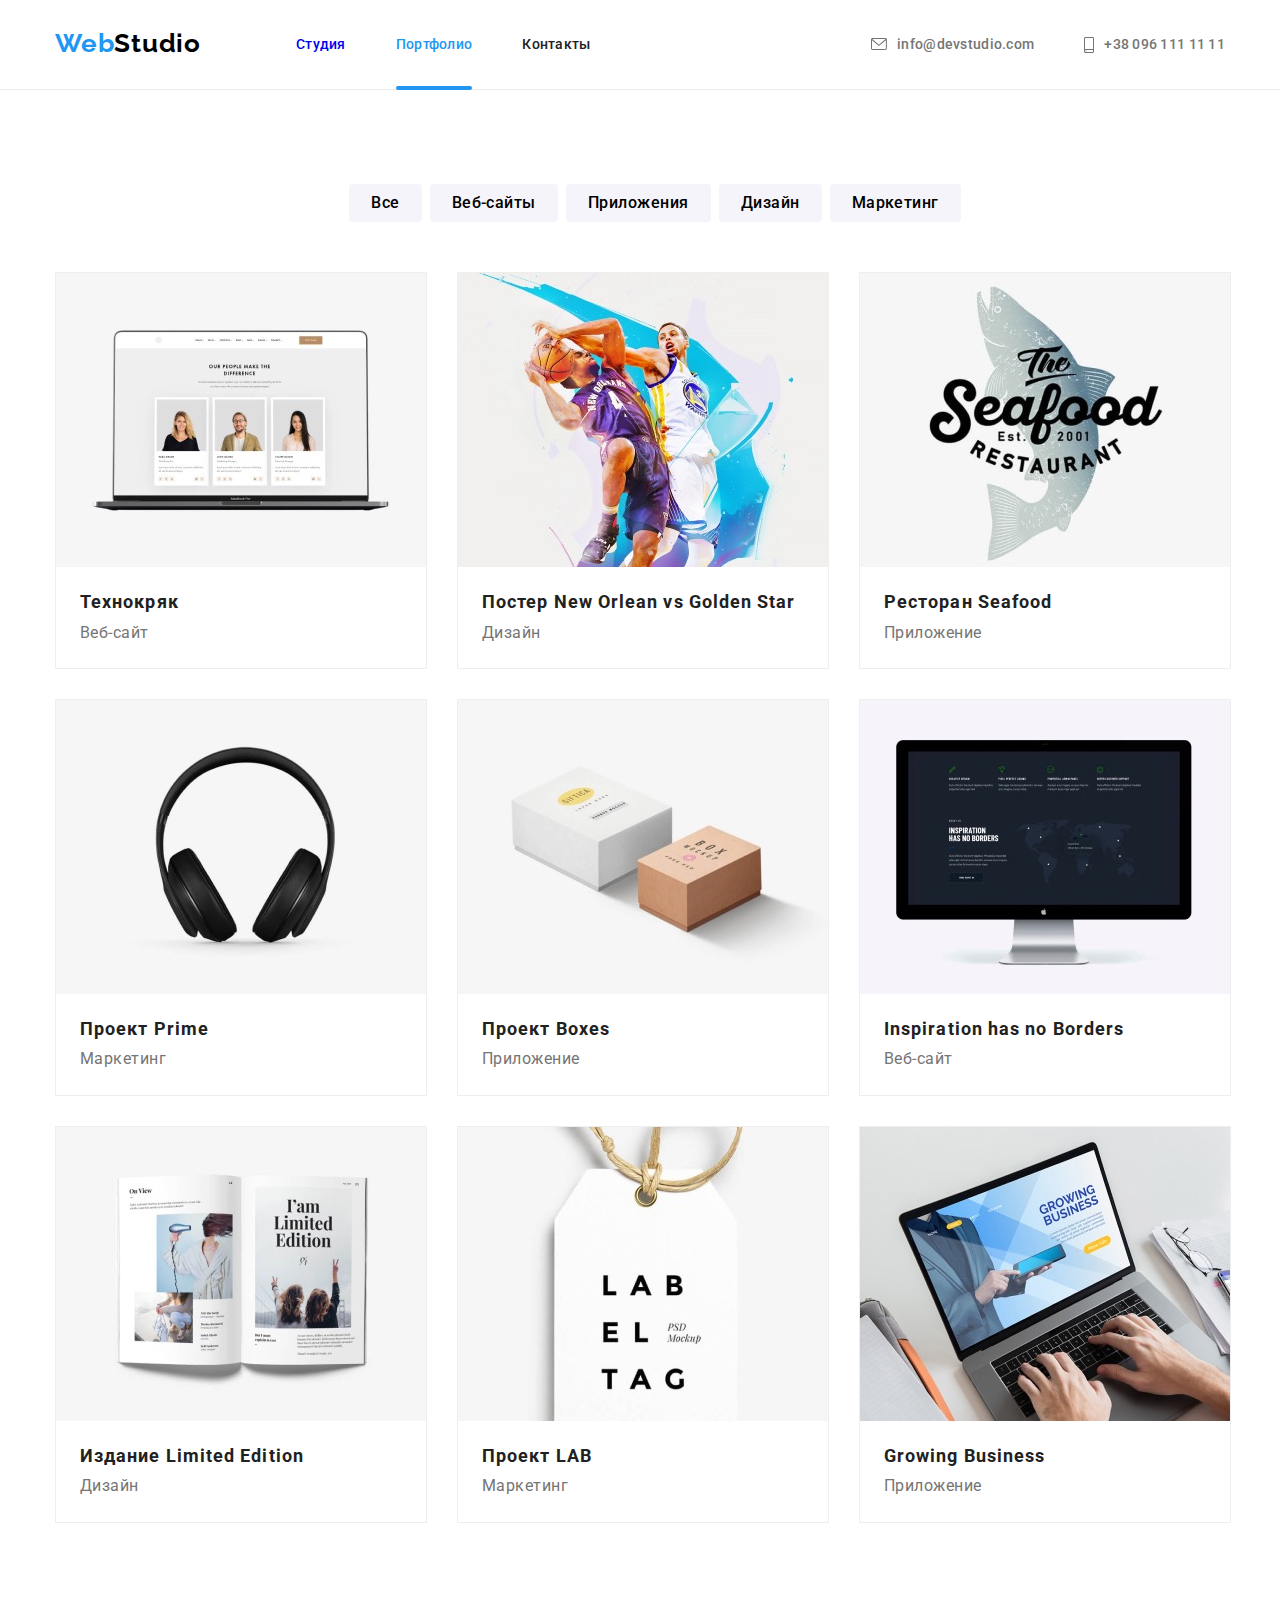
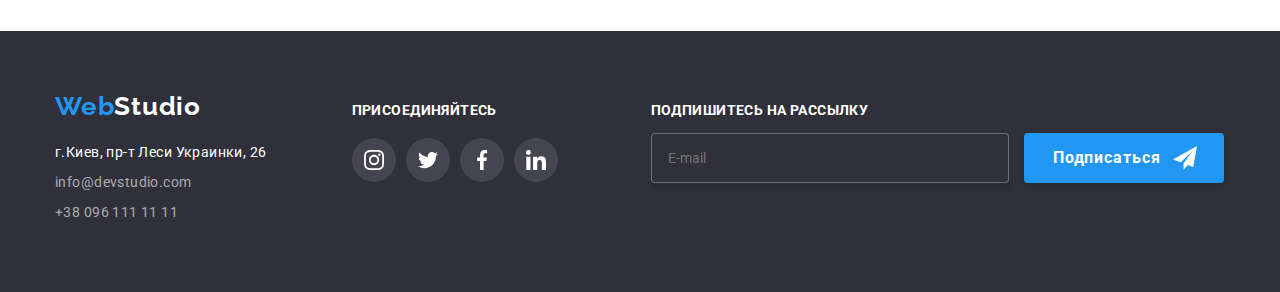
==== portfolio.html @ 3cf1260c "init" ====
<!DOCTYPE html>
<html lang="ru">
  <head>
    <meta charset="UTF-8" />
    <meta http-equiv="X-UA-Compatible" content="IE=edge" />
    <meta name="viewport" content="width=device-width, initial-scale=1.0" />
    <link rel="stylesheet" href="./css/main.min.css" />
    <link rel="preconnect" href="https://fonts.googleapis.com" />
    <link rel="preconnect" href="https://fonts.gstatic.com" crossorigin />
    <link
      href="https://fonts.googleapis.com/css2?family=Raleway:wght@700&family=Roboto:wght@400;500;700;900&display=swap"
      rel="stylesheet"
    />
    <title>Portfolio</title>
  </head>
  <body>
    <header class="header">
      <div class="container">
        <nav class="navbar">
          <a href="/" class="navbar__logo">
            <span class="web">Web</span><span class="studio">Studio</span>
          </a>
          <ul class="nav-list">
            <li class="nav-list__item">
              <a class="nav-list__link" href="./index.html">Студия</a>
            </li>
            <li class="nav-list__item current">
              <a class="nav-list__link current" href="./portfolio.html"
                >Портфолио</a
              >
            </li>
            <li class="nav-list__item">
              <a class="nav-list__link" href="">Контакты</a>
            </li>
          </ul>
        </nav>
        <ul class="contacts-bar">
          <li class="contacts-bar__item">
            <a class="contacts-bar__link" href="mailto:info@devstudio.com">
              <svg width="16" height="12" class="icon-envelope">
                <use href="./images/sprite.svg#icon-envelope"></use>
              </svg>
              info@devstudio.com</a
            >
          </li>
          <li class="contacts-bar__item">
            <a class="contacts-bar__link" href="tel:+380961111111">
              <svg width="10" height="16" class="icon-smartphone">
                <use href="./images/sprite.svg#icon-smartphone"></use>
              </svg>
              +38 096 111 11 11</a
            >
          </li>
        </ul>
      </div>
    </header>

    <main>
      <section class="section">
        <div class="gallery__container">
          <div class="filter">
            <ul class="filter__buttons">
              <li class="filter__button">
                <button class="filter__radiobutton" type="button">Все</button>
              </li>
              <li class="filter__button">
                <button class="filter__radiobutton" type="button">
                  Веб-сайты
                </button>
              </li>
              <li class="filter__button">
                <button class="filter__radiobutton" type="button">
                  Приложения
                </button>
              </li>
              <li class="filter__button">
                <button class="filter__radiobutton" type="button">
                  Дизайн
                </button>
              </li>
              <li class="filter__button">
                <button class="filter__radiobutton" type="button">
                  Маркетинг
                </button>
              </li>
            </ul>
          </div>

          <div class="projects">
            <ul class="projects-list">
              <li class="projects-list__item">
                <a href="" class="project-list__link">
                  <div class="project-thumb">
                    <img
                      src="./images/notebook.jpg"
                      width="370"
                      alt="Технокряк"
                      class="project-thumb__image"
                    />
                    <div class="project-thumb__overlay">
                      <p class="project-thumb__text">
                        Технокряк это современная площадка распространения
                        коронавируса. Компании используют эту платформу для
                        цифрового шпионажа и атак на защищённые сервера
                        конкурентов.
                      </p>
                    </div>
                  </div>

                  <div class="title-container">
                    <h3 class="project-title">Технокряк</h3>
                    <p class="project-category">Веб-сайт</p>
                  </div>
                </a>
              </li>
              <li class="projects-list__item">
                <a href="" class="project-list__link">
                  <div class="project-thumb">
                    <img
                      src="./images/poster.jpg"
                      width="370"
                      alt="Постер Новый Орлеан против Золотой Звезды"
                      class="project-thumb__image"
                    />
                    <div class="project-thumb__overlay">
                      <p class="project-thumb__text">
                        Технокряк это современная площадка распространения
                        коронавируса. Компании используют эту платформу для
                        цифрового шпионажа и атак на защищённые сервера
                        конкурентов.
                      </p>
                    </div>
                  </div>

                  <div class="title-container">
                    <h3 class="project-title">
                      Постер New Orlean vs Golden Star
                    </h3>
                    <p class="project-category">Дизайн</p>
                  </div>
                </a>
              </li>
              <li class="projects-list__item">
                <a href="" class="project-list__link">
                  <div class="project-thumb">
                    <img
                      src="./images/seafood.jpg"
                      width="370"
                      alt="Ресторан Сифуд"
                      class="project-thumb__image"
                    />
                    <div class="project-thumb__overlay">
                      <p class="project-thumb__text">
                        Технокряк это современная площадка распространения
                        коронавируса. Компании используют эту платформу для
                        цифрового шпионажа и атак на защищённые сервера
                        конкурентов.
                      </p>
                    </div>
                  </div>

                  <div class="title-container">
                    <h3 class="project-title">Ресторан Seafood</h3>
                    <p class="project-category">Приложение</p>
                  </div>
                </a>
              </li>
              <li class="projects-list__item">
                <a href="" class="project-list__link">
                  <div class="project-thumb">
                    <img
                      src="./images/prime.jpg"
                      width="370"
                      alt="Проект Прайм"
                      class="project-thumb__image"
                    />
                    <div class="project-thumb__overlay">
                      <p class="project-thumb__text">
                        Технокряк это современная площадка распространения
                        коронавируса. Компании используют эту платформу для
                        цифрового шпионажа и атак на защищённые сервера
                        конкурентов.
                      </p>
                    </div>
                  </div>

                  <div class="title-container">
                    <h3 class="project-title">Проект Prime</h3>
                    <p class="project-category">Маркетинг</p>
                  </div>
                </a>
              </li>
              <li class="projects-list__item">
                <a href="" class="project-list__link">
                  <div class="project-thumb">
                    <img
                      src="./images/boxes.jpg"
                      width="370"
                      alt="Проект Боксес"
                      class="project-thumb__image"
                    />
                    <div class="project-thumb__overlay">
                      <p class="project-thumb__text">
                        Технокряк это современная площадка распространения
                        коронавируса. Компании используют эту платформу для
                        цифрового шпионажа и атак на защищённые сервера
                        конкурентов.
                      </p>
                    </div>
                  </div>

                  <div class="title-container">
                    <h3 class="project-title">Проект Boxes</h3>
                    <p class="project-category">Приложение</p>
                  </div>
                </a>
              </li>
              <li class="projects-list__item">
                <a href="" class="project-list__link">
                  <div class="project-thumb">
                    <img
                      src="./images/inspiration.jpg"
                      width="370"
                      alt="Вдохновление не имеет Границ"
                      class="project-thumb__image"
                    />
                    <div class="project-thumb__overlay">
                      <p class="project-thumb__text">
                        Технокряк это современная площадка распространения
                        коронавируса. Компании используют эту платформу для
                        цифрового шпионажа и атак на защищённые сервера
                        конкурентов.
                      </p>
                    </div>
                  </div>

                  <div class="title-container">
                    <h3 class="project-title">Inspiration has no Borders</h3>
                    <p class="project-category">Веб-сайт</p>
                  </div>
                </a>
              </li>
              <li class="projects-list__item">
                <a href="" class="project-list__link">
                  <div class="project-thumb">
                    <img
                      src="./images/limitededition.jpg"
                      width="370"
                      alt="Ограниченное Издание"
                      class="project-thumb__image"
                    />
                    <div class="project-thumb__overlay">
                      <p class="project-thumb__text">
                        Технокряк это современная площадка распространения
                        коронавируса. Компании используют эту платформу для
                        цифрового шпионажа и атак на защищённые сервера
                        конкурентов.
                      </p>
                    </div>
                  </div>

                  <div class="title-container">
                    <h3 class="project-title">Издание Limited Edition</h3>
                    <p class="project-category">Дизайн</p>
                  </div>
                </a>
              </li>
              <li class="projects-list__item">
                <a href="" class="project-list__link">
                  <div class="project-thumb">
                    <img
                      src="./images/lab.jpg"
                      width="370"
                      alt="Проект ЛАБ"
                      class="project-thumb__image"
                    />
                    <div class="project-thumb__overlay">
                      <p class="project-thumb__text">
                        Технокряк это современная площадка распространения
                        коронавируса. Компании используют эту платформу для
                        цифрового шпионажа и атак на защищённые сервера
                        конкурентов.
                      </p>
                    </div>
                  </div>

                  <div class="title-container">
                    <h3 class="project-title">Проект LAB</h3>
                    <p class="project-category">Маркетинг</p>
                  </div>
                </a>
              </li>
              <li class="projects-list__item">
                <a href="" class="project-list__link">
                  <div class="project-thumb">
                    <img
                      src="./images/growingbusiness.jpg"
                      width="370"
                      alt="Растущий Бизнес"
                      class="project-thumb__image"
                    />
                    <div class="project-thumb__overlay">
                      <p class="project-thumb__text">
                        Технокряк это современная площадка распространения
                        коронавируса. Компании используют эту платформу для
                        цифрового шпионажа и атак на защищённые сервера
                        конкурентов.
                      </p>
                    </div>
                  </div>

                  <div class="title-container">
                    <h3 class="project-title">Growing Business</h3>
                    <p class="project-category">Приложение</p>
                  </div>
                </a>
              </li>
            </ul>
          </div>
        </div>
      </section>
    </main>

    <footer class="footer">
      <div class="container">
        <div class="addres-block">
          <a href="/" class="footer-logo">
            <span class="web">Web</span
            ><span class="studio-lighten">Studio</span>
          </a>

          <address>
            <ul class="adress">
              <li class="adress__physical-adress">
                г.Киев, пр-т Леси Украинки, 26
              </li>
              <li class="adress__item">
                <a class="address__link" href="mailto:info@devstudio.com"
                  >info@devstudio.com</a
                >
              </li>
              <li class="adress__item">
                <a class="address__link" href="tel:+380961111111"
                  >+38 096 111 11 11</a
                >
              </li>
            </ul>
          </address>
        </div>
        <div class="sign-block">
          <h2 class="sign-block__title">Присоединяйтесь</h2>
          <ul class="sign-list">
            <li class="sign-list__item">
              <a class="sign-list__link" href="#">
                <svg width="20" height="20" class="footericon-instagram">
                  <use href="./images/sprite.svg#icon-instagram"></use>
                </svg>
              </a>
            </li>
            <li class="sign-list__item">
              <a class="sign-list__link" href="#">
                <svg width="20" height="20" class="icon-twitter">
                  <use href="./images/sprite.svg#icon-twitter"></use>
                </svg>
              </a>
            </li>
            <li class="sign-list__item">
              <a class="sign-list__link" href="#">
                <svg width="20" height="20" class="icon-facebook">
                  <use href="./images/sprite.svg#icon-facebook"></use>
                </svg>
              </a>
            </li>
            <li class="sign-list__item">
              <a class="sign-list__link" href="#">
                <svg width="20" height="20" class="icon-linkedin">
                  <use href="./images/sprite.svg#icon-linkedin"></use>
                </svg>
              </a>
            </li>
          </ul>
        </div>
        <div class="sign-container">
          <h2 class="sign-title">Подпишитесь на рассылку</h2>
          <form class="sign-form">
            <input
              type="email"
              name="email"
              class="sign-form__input"
              id="email"
              placeholder="E-mail"
            />
            <label for="email"></label>
            <button class="sign-form__button" type="submit">
              Подписаться
              <span class="send-icon">
                <svg width="24" height="24" class="icon-send">
                  <use href="./images/icons.svg#icon-send"></use>
                </svg>
              </span>
            </button>
          </form>
        </div>
      </div>
    </footer>

    <script src="./js/modal.js"></script>
  </body>
</html>
---- css/main.min.css ----
/*! modern-normalize v1.1.0 | MIT License | https://github.com/sindresorhus/modern-normalize */*,::before,::after{-webkit-box-sizing:border-box;box-sizing:border-box}html{line-height:1.15;-webkit-text-size-adjust:100%;-moz-tab-size:4;-o-tab-size:4;tab-size:4}body{margin:0;font-family:system-ui,-apple-system,"Segoe UI",Roboto,Helvetica,Arial,sans-serif,"Apple Color Emoji","Segoe UI Emoji"}hr{height:0;color:inherit}abbr[title]{-webkit-text-decoration:underline dotted;text-decoration:underline dotted}b,strong{font-weight:bolder}code,kbd,samp,pre{font-family:ui-monospace, SFMono-Regular, Consolas, "Liberation Mono", Menlo, monospace;font-size:1em}small{font-size:80%}sub,sup{font-size:75%;line-height:0;position:relative;vertical-align:baseline}sub{bottom:-0.25em}sup{top:-0.5em}table{text-indent:0;border-color:inherit}button,input,optgroup,select,textarea{font-family:inherit;font-size:100%;line-height:1.15;margin:0}button,select{text-transform:none}button,[type="button"],[type="reset"],[type="submit"]{-webkit-appearance:button}::-moz-focus-inner{border-style:none;padding:0}:-moz-focusring{outline:1px dotted ButtonText}:-moz-ui-invalid{box-shadow:none}legend{padding:0}progress{vertical-align:baseline}::-webkit-inner-spin-button,::-webkit-outer-spin-button{height:auto}[type="search"]{-webkit-appearance:textfield;outline-offset:-2px}::-webkit-search-decoration{-webkit-appearance:none}::-webkit-file-upload-button{-webkit-appearance:button;font:inherit}summary{display:list-item}body{font-family:Roboto, sans-serif;font-weight:400;font-size:14px;line-height:1.5;background-color:#ffffff;color:#757575;margin:0}body ul{list-style:none}body a{text-decoration:none}body a:visited{color:#212121}.header{width:auto;background-color:#fff;border-bottom:1px solid #ececec}.header .container{display:-webkit-box;display:-ms-flexbox;display:flex;-webkit-box-pack:justify;-ms-flex-pack:justify;justify-content:space-between;width:1200px;padding-left:15px;padding-right:15px;margin:0 auto}.contacts-bar{display:-webkit-box;display:-ms-flexbox;display:flex}.navbar__logo{display:block;padding-top:24px;padding-bottom:25px}.web{font-family:Raleway;font-weight:700;font-size:26px;line-height:1.2;letter-spacing:0.03em;color:#2196f3}.studio{font-family:Raleway;font-weight:700;font-size:26px;line-height:1.2;letter-spacing:0.03em;color:#000000}.navbar{display:-webkit-box;display:-ms-flexbox;display:flex;-webkit-box-align:center;-ms-flex-align:center;align-items:center}.nav-list{display:-webkit-box;display:-ms-flexbox;display:flex;-webkit-box-align:center;-ms-flex-align:center;align-items:center;margin-left:95px;margin-top:0px;margin-bottom:0px;padding-left:0px;color:#212121}.nav-list:hover,.nav-list:focus{color:#2196f3;-webkit-transform:transition;transform:transition}.nav-list__item{margin-right:50px;margin-top:0px;margin-bottom:0px}.nav-list__item.current{position:relative;margin-right:50px;margin-top:0px;margin-bottom:0px;padding-top:34px;padding-bottom:34px}.nav-list__item:last-child{margin-right:0px}.nav-list__link{font-size:14px;line-height:1.1;letter-spacing:0.02em;font-weight:500;padding-top:32px;padding-bottom:32px;-webkit-transition-property:color;transition-property:color;-webkit-transition-duration:250ms;transition-duration:250ms;-webkit-transition-timing-function:cubic-bezier(0.4, 0, 0.2, 1);transition-timing-function:cubic-bezier(0.4, 0, 0.2, 1)}.nav-list__link.current{color:#2196f3}.nav-list__link.current::after{position:absolute;left:0;bottom:-1.3px;content:"";width:100%;height:4px;background-color:#2196f3;border-radius:4px}.nav-list__link:hover,.nav-list__link:focus{color:#2196f3;-webkit-transform:color;transform:color}.contacts-bar{display:-webkit-box;display:-ms-flexbox;display:flex;margin-left:auto;-webkit-box-align:center;-ms-flex-align:center;align-items:center;padding-left:0px;margin-bottom:0px;margin-top:0px}.contacts-bar__item{margin-right:50px;margin-top:0px;margin-bottom:0px}.contacts-bar__item:nth-child(2){padding-right:0px;margin-right:0px}.contacts-bar__link{display:-webkit-box;display:-ms-flexbox;display:flex;-webkit-box-align:center;-ms-flex-align:center;align-items:center;text-decoration:none;font-family:inherit;font-weight:500;line-height:1.1;letter-spacing:0.02em;text-align:left;font-size:14px;color:#757575;padding-top:32px;padding-bottom:32px;-webkit-transition-property:color;transition-property:color;-webkit-transition-duration:250ms;transition-duration:250ms;-webkit-transition-timing-function:cubic-bezier(0.4, 0, 0.2, 1);transition-timing-function:cubic-bezier(0.4, 0, 0.2, 1)}.contacts-bar__link:hover,.contacts-bar__link:focus{color:#2196f3;-webkit-transform:color;transform:color}.contacts-bar__link:visited{color:#757575;text-decoration:none}.icon-envelope{margin-right:10px;fill:currentColor}.icon-smartphone{margin-right:10px;fill:currentColor}.hero{margin-left:auto;margin-right:auto;padding-top:200px;padding-bottom:200px;background-color:#2f303a;background-image:-webkit-gradient(linear, left top, right top, from(rgba(47,48,58,0.4)), to(rgba(47,48,58,0.4))),url(../images/bkgimg.jpg);background-image:linear-gradient(to right, rgba(47,48,58,0.4), rgba(47,48,58,0.4)),url(../images/bkgimg.jpg);background-repeat:no-repeat;background-position:center;-o-object-fit:cover;object-fit:cover;max-width:1600px;height:600px}.hero__title{font-family:inherit;font-size:44px;font-style:normal;line-height:1.4;letter-spacing:0.06em;text-align:center;font-weight:900;text-transform:uppercase;color:#fff;padding-bottom:30px;margin:0}.hero__button{font-family:inherit;font-weight:700;font-style:normal;font-size:16px;line-height:1.6;background-color:#2196f3;color:#fff;display:block;margin-left:auto;margin-right:auto;margin-bottom:0;margin-top:0;border-radius:4px;-webkit-box-shadow:0px 4px 4px 0px rgba(0,0,0,0.15);box-shadow:0px 4px 4px 0px rgba(0,0,0,0.15);padding-left:32px;padding-right:32px;padding-top:10px;padding-bottom:10px;cursor:pointer}.backdrop{position:fixed;top:0;left:0;width:100%;height:100%;background-color:rgba(0,0,0,0.2);opacity:1;-webkit-transition-property:opacity;transition-property:opacity;-webkit-transition-duration:250ms;transition-duration:250ms;-webkit-transition-timing-function:cubic-bezier(0.4, 0, 0.2, 1);transition-timing-function:cubic-bezier(0.4, 0, 0.2, 1)}.backdrop.is-hidden{opacity:0;pointer-events:none}.backdrop.is-hidden .modal{-webkit-transform:scale(0.5) translate(-50%, -50%);transform:scale(0.5) translate(-50%, -50%)}.modal{position:absolute;top:50%;left:50%;z-index:1000;overflow:hidden;max-width:528px;min-height:581px;background-color:#fff;-webkit-transform:scale(1) translate(-50%, -50%);transform:scale(1) translate(-50%, -50%);-webkit-transition:-webkit-transform 250ms cubic-bezier(0.4, 0, 0.2, 1);transition:-webkit-transform 250ms cubic-bezier(0.4, 0, 0.2, 1);transition:transform 250ms cubic-bezier(0.4, 0, 0.2, 1);transition:transform 250ms cubic-bezier(0.4, 0, 0.2, 1), -webkit-transform 250ms cubic-bezier(0.4, 0, 0.2, 1);-webkit-box-shadow:0px 2px 1px 0px rgba(0,0,0,0.2),0px 1px 1px 0px rgba(0,0,0,0.14),0px 1px 3px 0px rgba(0,0,0,0.12);box-shadow:0px 2px 1px 0px rgba(0,0,0,0.2),0px 1px 1px 0px rgba(0,0,0,0.14),0px 1px 3px 0px rgba(0,0,0,0.12);border-radius:4px}.modal__button{position:absolute;top:8px;right:8px;padding:0;width:30px;height:30px;display:-webkit-box;display:-ms-flexbox;display:flex;-webkit-box-pack:center;-ms-flex-pack:center;justify-content:center;-webkit-box-align:center;-ms-flex-align:center;align-items:center;border-radius:50%;border:1px solid rgba(0,0,0,0.1);fill:#000000;color:#000000;background-color:transparent;-webkit-transition:fill 250ms cubic-bezier(0.4, 0, 0.2, 1),color 250ms cubic-bezier(0.4, 0, 0.2, 1);transition:fill 250ms cubic-bezier(0.4, 0, 0.2, 1),color 250ms cubic-bezier(0.4, 0, 0.2, 1);cursor:pointer}.modal__button:hover,.modal__button:focus,.modal__button:active{fill:#2196f3;color:#2196f3;-webkit-transform:transition;transform:transition}.modal-form__container{display:-webkit-box;display:-ms-flexbox;display:flex;-webkit-box-orient:vertical;-webkit-box-direction:normal;-ms-flex-direction:column;flex-direction:column;max-width:528px;min-height:581px;padding:40px;margin:0}.modal-form__title{font-family:inherit;font-size:20px;font-weight:700;line-height:1.1;letter-spacing:0.03em;text-align:center;color:#212121;margin:0;margin-bottom:12px}.form-field{display:block;position:relative;font-family:inherit;font-size:12px;font-weight:400;line-height:1.1;letter-spacing:0.01em;text-align:left;margin-bottom:28px}.form-field:nth-child(5){margin-bottom:0}.form-field__input{position:relative;width:448px;height:40px;padding-left:42px;margin-top:4px;border-radius:4px;border:1px solid rgba(33,33,33,0.2);-webkit-transition:border 250ms cubic-bezier(0.4, 0, 0.2, 1);transition:border 250ms cubic-bezier(0.4, 0, 0.2, 1);font-family:inherit;font-size:14px;font-weight:400;line-height:1.1;letter-spacing:0.01em;text-align:left;color:#212121;cursor:pointer}.form-field__input:hover,.form-field__input:focus{border:1px solid #2196f3;outline:none}.form-field__label-name{color:#757575;font-family:inherit;font-size:12px;font-weight:400;line-height:1.1;letter-spacing:0.01em;text-align:left}.form-field__label-icon{position:absolute;left:12px;top:30px;fill:#212121;-webkit-transition-property:fill;transition-property:fill;-webkit-transition-duration:250ms;transition-duration:250ms;-webkit-transition-timing-function:cubic-bezier(0.4, 0, 0.2, 1);transition-timing-function:cubic-bezier(0.4, 0, 0.2, 1)}.form-field__input:focus ~ .form-field__label-icon,.form-field__input:hover ~ .form-field__label-icon{fill:#2196f3}.form-field__text-input{margin-top:4px;padding-top:12px;padding-left:12px;width:448px;height:120px;resize:none;border:1px solid rgba(33,33,33,0.2);border-radius:4px;-webkit-transition-property:border;transition-property:border;-webkit-transition-duration:250ms;transition-duration:250ms;-webkit-transition-timing-function:cubic-bezier(0.4, 0, 0.2, 1);transition-timing-function:cubic-bezier(0.4, 0, 0.2, 1);font-family:inherit;font-size:14px;font-weight:400;line-height:1.1;letter-spacing:0.01em;text-align:left;color:#212121;cursor:pointer}.form-field__text-input::-webkit-input-placeholder{color:rgba(117,117,117,0.5);font-family:inherit;font-size:12px;font-weight:400;line-height:1.1;letter-spacing:0.01em;text-align:left}.form-field__text-input:-ms-input-placeholder{color:rgba(117,117,117,0.5);font-family:inherit;font-size:12px;font-weight:400;line-height:1.1;letter-spacing:0.01em;text-align:left}.form-field__text-input::-ms-input-placeholder{color:rgba(117,117,117,0.5);font-family:inherit;font-size:12px;font-weight:400;line-height:1.1;letter-spacing:0.01em;text-align:left}.form-field__text-input::placeholder{color:rgba(117,117,117,0.5);font-family:inherit;font-size:12px;font-weight:400;line-height:1.1;letter-spacing:0.01em;text-align:left}.form-field__text-input:hover,.form-field__text-input:focus{border-color:#2196f3;outline:none}.field-checkbox{position:relative;display:-webkit-box;display:-ms-flexbox;display:flex;-webkit-box-align:center;-ms-flex-align:center;align-items:center;font-family:Roboto;font-size:14px;font-style:normal;font-weight:400;line-height:1.5;letter-spacing:0.03em;text-align:left;margin-top:20px;margin-bottom:30px}.field-checkbox__browser{position:absolute;width:1px;height:1px;margin:-1px;border:0;padding:0;clip:rect(0 0 0 0);overflow:hidden}.field-checkbox__custom{position:absolute;left:10px;top:3px;border:2px solid #212121;border-radius:2px;width:16px;height:15px;margin-right:7px;cursor:pointer;-webkit-transition-property:border-color, fill;transition-property:border-color, fill;-webkit-transition-duration:250ms;transition-duration:250ms;-webkit-transition-timing-function:cubic-bezier(0.4, 0, 0.2, 1);transition-timing-function:cubic-bezier(0.4, 0, 0.2, 1)}.field-checkbox__browser:checked+.field-checkbox__custom{background-image:url(../images/check.svg);background-position:center;background-repeat:no-repeat;background-origin:border-box;background-size:cover;-o-object-fit:fill;object-fit:fill;border-color:#2196f3;fill:#2196f3}.field-checkbox__agreement{display:inline-block;margin:0;padding:0;margin-left:36px;color:#757575}.field-checkbox__policy-agreement{text-decoration:underline;color:#2196f3}.field-checkbox__policy-agreement:visited{color:#2196f3}.modal-form__submit-button{display:block;font-family:inherit;font-size:16px;font-weight:700;line-height:1.9;letter-spacing:0.06em;text-align:center;padding-top:10px;padding-bottom:10px;padding-left:55px;padding-right:55px;background-color:#2196f3;color:#fff;-webkit-box-shadow:0px 4px 4px 0px rgba(0,0,0,0.15);box-shadow:0px 4px 4px 0px rgba(0,0,0,0.15);border-radius:4px;border:none;margin-left:auto;margin-right:auto}.section{padding-top:94px;padding-bottom:94px}.section__container{display:-webkit-box;display:-ms-flexbox;display:flex;-webkit-box-pack:justify;-ms-flex-pack:justify;justify-content:space-between;width:1200px;padding-left:15px;padding-right:15px;margin:0 auto}.advantages{display:-webkit-box;display:-ms-flexbox;display:flex;-ms-flex-wrap:wrap;flex-wrap:wrap;margin:0;padding:0}.advantages__item{width:270px;margin-right:30px}.advantages__item:last-child{margin-right:0px}.advantages__logo{width:270px;height:120px;background-color:#f5f4fa;border-radius:4px;padding-top:25px;padding-bottom:25px;padding-left:100px}.advantages__title{font-style:700;font-size:14px;line-height:1.1;color:#212121;text-transform:uppercase}.advantages__text{color:#757575}.section.shortened{padding-top:0;padding-bottom:94px}.section__title{font-size:36px;font-weight:700;line-height:1.17;letter-spacing:0.03em;text-align:center;color:#212121}.section__container{display:-webkit-box;display:-ms-flexbox;display:flex;-webkit-box-pack:center;-ms-flex-pack:center;justify-content:center;width:1200px;padding-left:15px;padding-right:15px;margin:0 auto}.examples{display:-webkit-box;display:-ms-flexbox;display:flex;-ms-flex-wrap:wrap;flex-wrap:wrap;-webkit-box-pack:center;-ms-flex-pack:center;justify-content:center;margin-top:0;margin-bottom:0;padding:0}.examples__item{position:relative;margin-right:30px}.examples__item:nth-child(3){margin-right:0px}.examples__image{display:block}.examples__discription{position:absolute;left:0;bottom:0;display:-webkit-box;display:-ms-flexbox;display:flex;-webkit-box-align:center;-ms-flex-align:center;align-items:center;-webkit-box-pack:center;-ms-flex-pack:center;justify-content:center;width:100%;height:70px;margin:0;padding:0;font-size:14px;font-style:normal;font-weight:700;line-height:1.1;letter-spacing:0.03em;text-align:center;text-transform:uppercase;color:#fff;background-color:rgba(47,48,58,0.8)}.section.darken{background-color:#f5f4fa}.section__title{margin-top:0px;margin-bottom:50px}.team-list{display:-webkit-box;display:-ms-flexbox;display:flex;-ms-flex-wrap:wrap;flex-wrap:wrap;-webkit-box-pack:center;-ms-flex-pack:center;justify-content:center;padding-left:0px;margin-top:0px;margin-bottom:0px}.team-list__item{text-align:center;margin-right:30px;-webkit-box-shadow:0px 2px 1px 0px #00000033, 0px 1px 1px 0px #00000024, 0px 1px 3px 0px #0000001f;box-shadow:0px 2px 1px 0px #00000033, 0px 1px 1px 0px #00000024, 0px 1px 3px 0px #0000001f;background-color:#fff}.team-list__item:nth-child(4){margin-right:0px}.worker{padding-top:30px;padding-bottom:16px;padding-left:60px;padding-right:59px}.examples .works-examples,.team .team-title{font-size:36px;font-weight:700;line-height:1.17;letter-spacing:0.03em;text-align:center;color:#212121}.worker__name{font-family:inherit;font-weight:500;font-size:16px;line-height:1.2;color:#212121;margin:0px;margin-bottom:10px}.worker__position{font-family:inherit;line-height:1.2;letter-spacing:0.03em;font-size:16px;color:#757575;margin:0px}.social-block{width:auto;padding-bottom:30px;margin:0 auto;display:-webkit-box;display:-ms-flexbox;display:flex;-webkit-box-pack:center;-ms-flex-pack:center;justify-content:center}.social-list{display:-webkit-box;display:-ms-flexbox;display:flex;-webkit-box-pack:center;-ms-flex-pack:center;justify-content:center;-webkit-box-align:center;-ms-flex-align:center;align-items:center;padding:0px}.social-list__item{display:-webkit-box;display:-ms-flexbox;display:flex;-webkit-box-pack:center;-ms-flex-pack:center;justify-content:center;-webkit-box-align:center;-ms-flex-align:center;align-items:center;margin-right:10px}.social-list__item:last-child{margin-right:0px}.social-container{padding-left:0px;margin:0;display:-webkit-box;display:-ms-flexbox;display:flex;-webkit-box-pack:center;-ms-flex-pack:center;justify-content:center;-webkit-box-align:center;-ms-flex-align:center;align-items:center}.social-container__link{display:-webkit-box;display:-ms-flexbox;display:flex;-webkit-box-pack:center;-ms-flex-pack:center;justify-content:center;-webkit-box-align:center;-ms-flex-align:center;align-items:center;width:44px;height:44px;border-radius:50%;fill:#afb1b8;-webkit-transition-property:fill, background-color;transition-property:fill, background-color;-webkit-transition-duration:250ms;transition-duration:250ms;-webkit-transition-timing-function:cubic-bezier(0.4, 0, 0.2, 1);transition-timing-function:cubic-bezier(0.4, 0, 0.2, 1)}.social-container__link:hover,.social-container__link:focus{fill:#fff;background-color:#2196f3;-webkit-transform:transition;transform:transition}.clients-list{display:-webkit-box;display:-ms-flexbox;display:flex;-ms-flex-wrap:wrap;flex-wrap:wrap;-webkit-box-align:center;-ms-flex-align:center;align-items:center;-webkit-box-pack:center;-ms-flex-pack:center;justify-content:center;padding:0px;margin-top:0px;margin-bottom:0px}.clients-list__item{margin-right:30px}.clients-list__item:last-child{margin-right:0px}.clients-list__logo{display:-webkit-box;display:-ms-flexbox;display:flex;-webkit-box-pack:center;-ms-flex-pack:center;justify-content:center;-webkit-box-align:center;-ms-flex-align:center;align-items:center;width:170px;height:92px;border:1px solid #afb1b8;border-radius:4px;fill:#afb1b8;-webkit-transition-property:fill, background-color, border-color;transition-property:fill, background-color, border-color;-webkit-transition-duration:250ms;transition-duration:250ms;-webkit-transition-timing-function:cubic-bezier(0.4, 0, 0.2, 1);transition-timing-function:cubic-bezier(0.4, 0, 0.2, 1)}.clients-list__logo:hover,.clients-list__logo:focus{fill:#2196f3;border-color:#2196f3;background-color:#fff;-webkit-transform:transition;transform:transition}.footer{background-color:#2f303a;padding-top:60px;padding-bottom:60px}.footer>.container{display:-webkit-box;display:-ms-flexbox;display:flex;-webkit-box-align:baseline;-ms-flex-align:baseline;align-items:baseline;width:1200px;padding-left:15px;padding-right:15px;margin:0 auto}.footer-logo .studio-lighten{font-family:Raleway;font-weight:700;font-size:26px;line-height:1.2;letter-spacing:0.03em;color:#ffffff}.addres-block{display:inline;width:auto;padding:0;padding-right:15px;margin:0}.adress{font-style:normal;margin:0;padding-left:0px}.adress__physical-adress{font-family:inherit;line-height:1.5;text-align:left;letter-spacing:0.03em;font-size:14px;color:#ffffff;padding-top:20px;padding-bottom:9px}.adress__item{padding-bottom:9px}.address__link{font-family:inherit;font-size:14px;line-height:1.5;letter-spacing:0.03em;text-align:left;text-decoration:none;color:rgba(255,255,255,0.6);-webkit-transition-property:color;transition-property:color;-webkit-transition-duration:250ms;transition-duration:250ms;-webkit-transition-timing-function:cubic-bezier(0.4, 0, 0.2, 1);transition-timing-function:cubic-bezier(0.4, 0, 0.2, 1)}.address__link:hover,.address__link:focus{color:#2196f3;-webkit-transform:transition;transform:transition}.sign-block{width:auto;margin-left:70px;margin-right:93px;display:block;-webkit-box-pack:center;-ms-flex-pack:center;justify-content:center}.sign-block__title{display:block;font-family:Roboto;text-transform:uppercase;font-size:14px;font-style:normal;font-weight:700;line-height:1.1;letter-spacing:0.03em;text-align:left;color:#fff;margin:0px;padding:0px;margin-bottom:20px}.sign-list{display:-webkit-box;display:-ms-flexbox;display:flex;padding:0px;margin:0px}.sign-list__item{margin-right:10px;width:44px;height:44px;border-radius:50%;-webkit-box-align:center;-ms-flex-align:center;align-items:center;background-color:rgba(255,255,255,0.1)}.sign-list__item:last-child{margin-right:0px}.sign-list__link{display:-webkit-box;display:-ms-flexbox;display:flex;-webkit-box-pack:center;-ms-flex-pack:center;justify-content:center;-webkit-box-align:center;-ms-flex-align:center;align-items:center;fill:#fff;padding:0px;margin:0px;width:44px;height:44px;border-radius:50%;-webkit-transition-property:background-color;transition-property:background-color;-webkit-transition-duration:250ms;transition-duration:250ms;-webkit-transition-timing-function:cubic-bezier(0.4, 0, 0.2, 1);transition-timing-function:cubic-bezier(0.4, 0, 0.2, 1)}.sign-list__link:hover,.sign-list__link:focus{fill:#fff;background-color:#2196f3;-webkit-transform:transition;transform:transition}.sign-container{width:auto;margin-left:0px;margin-right:auto;display:block;-webkit-box-pack:center;-ms-flex-pack:center;justify-content:center;-webkit-box-align:center;-ms-flex-align:center;align-items:center}.sign-title{display:block;font-family:inherit;text-transform:uppercase;font-size:14px;font-weight:700;line-height:1.1;letter-spacing:0.03em;text-align:left;color:#fff;margin:0px;padding:0px;margin-bottom:15px}.sign-form{position:relative;-webkit-box-align:center;-ms-flex-align:center;align-items:center}.sign-form__input{position:relative;margin-right:12px;padding-left:16px;width:358px;height:50px;border-radius:4px;border:1px solid rgba(255,255,255,0.3);background-color:#2f303a;color:#fff;-webkit-box-shadow:0px 4px 4px 0px rgba(0,0,0,0.15);box-shadow:0px 4px 4px 0px rgba(0,0,0,0.15);-webkit-transition:border 250ms cubic-bezier(0.4, 0, 0.2, 1);transition:border 250ms cubic-bezier(0.4, 0, 0.2, 1);cursor:pointer}.sign-form__input:hover,.sign-form__input:focus{border:1px solid #2196f3;outline:none}.sign-form__button{position:relative;width:200px;height:50px;margin:0;padding-left:29px;padding-top:10px;padding-bottom:10px;padding-right:28px;background-color:#2196f3;color:#fff;font-family:inherit;font-size:16px;font-weight:700;line-height:1.9;letter-spacing:0.06em;text-align:left;border-radius:4px;border:none;-webkit-box-shadow:0px 4px 4px 0px rgba(0,0,0,0.15);box-shadow:0px 4px 4px 0px rgba(0,0,0,0.15)}.sign-form__button:hover,.sign-form__button:focus{outline:none}.sign-form__button .icon-send{position:absolute;right:15px;top:50%;-webkit-transform:translate(-50%, -50%);transform:translate(-50%, -50%);fill:#fff}.gallery__container{width:1200px;padding-left:15px;padding-right:15px;margin:0 auto}.filter{display:-webkit-box;display:-ms-flexbox;display:flex;-webkit-box-pack:center;-ms-flex-pack:center;justify-content:center;padding-bottom:50px;width:1200px;margin:0 auto}.filter__buttons{display:-webkit-box;display:-ms-flexbox;display:flex;margin:0px;padding-top:0px;padding-bottom:0px;padding-left:0px;padding-right:0px}.filter__button{margin-right:8px}.filter__button:last-child{margin-right:0px}.filter__radiobutton{font-family:inherit;font-size:16px;font-style:normal;font-weight:500;line-height:1.62;letter-spacing:0.03em;text-align:center;margin:0;padding-left:22px;padding-right:22px;padding-top:6px;padding-bottom:6px;border-radius:4px;border-width:2px;border-style:hidden;border-color:#f5f4fa;background-color:#f5f4fa;cursor:pointer;-webkit-transition-property:color, background-color, -webkit-box-shadow;transition-property:color, background-color, -webkit-box-shadow;transition-property:color, background-color, box-shadow;transition-property:color, background-color, box-shadow, -webkit-box-shadow;-webkit-transition-duration:250ms;transition-duration:250ms;-webkit-transition-timing-function:cubic-bezier(0.4, 0, 0.2, 1);transition-timing-function:cubic-bezier(0.4, 0, 0.2, 1)}.filter__radiobutton:active,.filter__radiobutton:hover,.filter__radiobutton:focus{-webkit-box-shadow:0px 2px 2px 0px rgba(0,0,0,0.12),0px 1px 2px 0px rgba(0,0,0,0.08),0px 3px 1px 0px rgba(0,0,0,0.1);box-shadow:0px 2px 2px 0px rgba(0,0,0,0.12),0px 1px 2px 0px rgba(0,0,0,0.08),0px 3px 1px 0px rgba(0,0,0,0.1);color:#fff;background-color:#2196f3;-webkit-transform:transition;transform:transition}.projects{display:-webkit-box;display:-ms-flexbox;display:flex;-webkit-box-pack:justify;-ms-flex-pack:justify;justify-content:space-between;width:1200px;margin:0 auto}.projects-list{display:-webkit-box;display:-ms-flexbox;display:flex;-ms-flex-wrap:wrap;flex-wrap:wrap;width:1200px;padding-left:0px;margin-top:0px}.projects-list__item{position:relative;margin-right:30px;margin-bottom:30px;border:1px solid #eee;-webkit-box-shadow:none;box-shadow:none}.projects-list__item:nth-last-child(-n+3){margin-bottom:0px}.projects-list__item:nth-child(3n+3){margin-right:0px}.project-thumb{position:relative;overflow:hidden}.project-thumb__image{display:block}.project-thumb__overlay{position:absolute;top:0;left:0;width:100%;height:100%;background-color:rgba(33,150,243,0.9);opacity:0;-webkit-transform:translateY(100%);transform:translateY(100%);-webkit-transition:opacity 250ms cubic-bezier(0.4, 0, 0.2, 1),-webkit-transform 250ms cubic-bezier(0.4, 0, 0.2, 1);transition:opacity 250ms cubic-bezier(0.4, 0, 0.2, 1),-webkit-transform 250ms cubic-bezier(0.4, 0, 0.2, 1);transition:transform 250ms cubic-bezier(0.4, 0, 0.2, 1),opacity 250ms cubic-bezier(0.4, 0, 0.2, 1);transition:transform 250ms cubic-bezier(0.4, 0, 0.2, 1),opacity 250ms cubic-bezier(0.4, 0, 0.2, 1),-webkit-transform 250ms cubic-bezier(0.4, 0, 0.2, 1)}.project-list__link{display:block;text-decoration:none;color:inherit;-webkit-transition-property:-webkit-box-shadow;transition-property:-webkit-box-shadow;transition-property:box-shadow;transition-property:box-shadow, -webkit-box-shadow;-webkit-transition-duration:250ms;transition-duration:250ms;-webkit-transition-timing-function:cubic-bezier(0.4, 0, 0.2, 1);transition-timing-function:cubic-bezier(0.4, 0, 0.2, 1)}.project-list__link:hover,.project-list__link:focus{-webkit-box-shadow:1px 4px 6px 0px rgba(0,0,0,0.16),0px 4px 4px 0px rgba(0,0,0,0.06),0px 1px 1px 0px rgba(0,0,0,0.12);box-shadow:1px 4px 6px 0px rgba(0,0,0,0.16),0px 4px 4px 0px rgba(0,0,0,0.06),0px 1px 1px 0px rgba(0,0,0,0.12)}.project-list__link:hover .project-thumb__overlay,.project-list__link:focus .project-thumb__overlay{-webkit-transform:translateY(0);transform:translateY(0);opacity:1}.project-thumb__text{font-family:Roboto;font-size:18px;font-style:normal;font-weight:400;line-height:1.6;letter-spacing:0.03em;text-align:left;padding-left:24px;padding-right:24px;padding-top:63px;padding-bottom:63px;margin:0;color:#fff}.title-container{margin:0px;padding-top:20px;padding-bottom:20px;padding-left:24px;padding-right:24px}.project-title{font-family:inherit;font-weight:700;font-size:18px;line-height:1.7;letter-spacing:0.06em;color:#212121;margin:0px}.project-category{display:block;margin:0px;font-size:16px;font-style:normal;font-weight:400;line-height:1.9;letter-spacing:0.03em;text-align:left;font-family:inherit;color:#757575}
/*# sourceMappingURL=main.min.css.map */
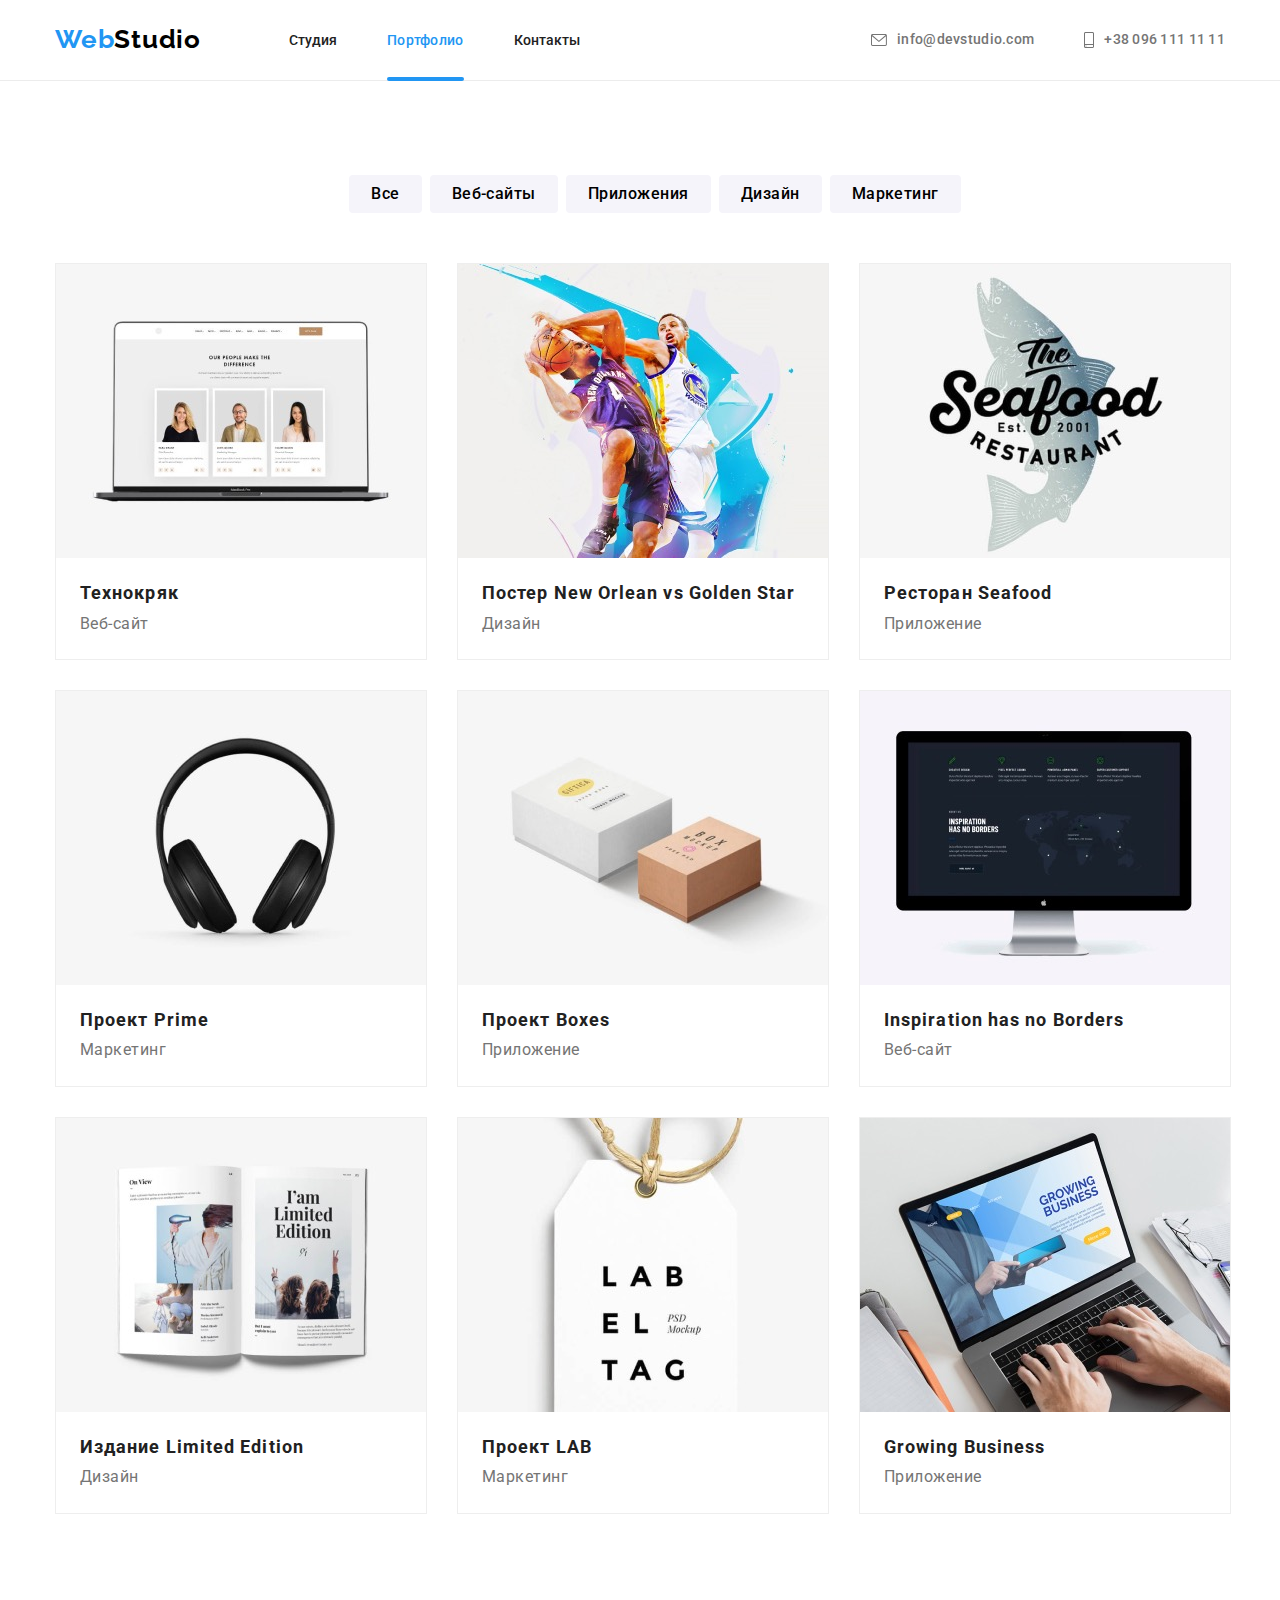
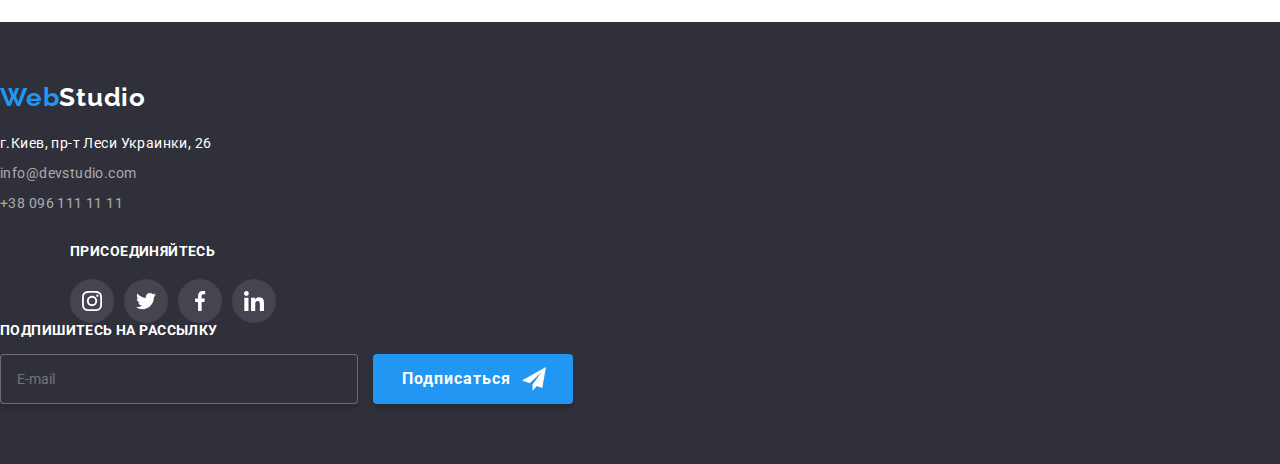
==== commit ad853a17: "upd" ====
--- a/portfolio.html
+++ b/portfolio.html
@@ -15,43 +15,72 @@
   </head>
   <body>
     <header class="header">
-      <div class="container">
-        <nav class="navbar">
-          <a href="/" class="navbar__logo">
-            <span class="web">Web</span><span class="studio">Studio</span>
-          </a>
-          <ul class="nav-list">
-            <li class="nav-list__item">
-              <a class="nav-list__link" href="./index.html">Студия</a>
-            </li>
-            <li class="nav-list__item current">
-              <a class="nav-list__link current" href="./portfolio.html"
-                >Портфолио</a
+      <div class="header__container">
+        <a href="/" class="header__logo">
+          <span class="web">Web</span><span class="studio">Studio</span>
+        </a>
+        <div class="navigation js-menu-container">
+          <nav class="navbar">
+            <ul class="nav-list">
+              <li class="nav-list__item">
+                <a class="nav-list__link" href="./index.html">Студия</a>
+              </li>
+              <li class="nav-list__item current">
+                <a class="nav-list__link current" href="./portfolio.html"
+                  >Портфолио</a
+                >
+              </li>
+              <li class="nav-list__item">
+                <a class="nav-list__link" href="">Контакты</a>
+              </li>
+            </ul>
+          </nav>
+          <ul class="contacts-bar">
+            <li class="contacts-bar__item">
+              <a class="contacts-bar__link" href="mailto:info@devstudio.com">
+                <svg width="16" height="12" class="icon-envelope">
+                  <use href="./images/sprite.svg#icon-envelope"></use>
+                </svg>
+                info@devstudio.com</a
               >
             </li>
-            <li class="nav-list__item">
-              <a class="nav-list__link" href="">Контакты</a>
+            <li class="contacts-bar__item">
+              <a class="contacts-bar__link" href="tel:+380961111111">
+                <svg width="10" height="16" class="icon-smartphone">
+                  <use href="./images/sprite.svg#icon-smartphone"></use>
+                </svg>
+                +38 096 111 11 11</a
+              >
             </li>
           </ul>
-        </nav>
-        <ul class="contacts-bar">
-          <li class="contacts-bar__item">
-            <a class="contacts-bar__link" href="mailto:info@devstudio.com">
-              <svg width="16" height="12" class="icon-envelope">
-                <use href="./images/sprite.svg#icon-envelope"></use>
-              </svg>
-              info@devstudio.com</a
-            >
-          </li>
-          <li class="contacts-bar__item">
-            <a class="contacts-bar__link" href="tel:+380961111111">
-              <svg width="10" height="16" class="icon-smartphone">
-                <use href="./images/sprite.svg#icon-smartphone"></use>
-              </svg>
-              +38 096 111 11 11</a
-            >
-          </li>
-        </ul>
+          <ul class="additional-list">
+            <li class="additional-list__item">
+              <a href="#" class="additional-list__link">Instagram</a>
+            </li>
+            <li class="additional-list__item">
+              <a href="#" class="additional-list__link">Twitter</a>
+            </li>
+            <li class="additional-list__item">
+              <a href="#" class="additional-list__link">Facebook</a>
+            </li>
+            <li class="additional-list__item">
+              <a href="#" class="additional-list__link">LinkedIn</a>
+            </li>
+          </ul>
+        </div>
+        <button type="button" class="menu-button js-open-menu">
+          <svg width="24" height="18" class="menu-button__icon">
+            <use
+              id="close"
+              class="menu-open"
+              href="./images/sprite.svg#menu-open"
+            ></use>
+            <use
+              class="menu-close js-close-menu"
+              href="./images/sprite.svg#menu-close"
+            ></use>
+          </svg>
+        </button>
       </div>
     </header>
 
@@ -403,7 +432,7 @@
         </div>
       </div>
     </footer>
-
+    <script src="./js/mobile-menu.js"></script>
     <script src="./js/modal.js"></script>
   </body>
 </html>
--- a/css/main.min.css
+++ b/css/main.min.css
@@ -1,2 +1,2 @@
-/*! modern-normalize v1.1.0 | MIT License | https://github.com/sindresorhus/modern-normalize */*,::before,::after{-webkit-box-sizing:border-box;box-sizing:border-box}html{line-height:1.15;-webkit-text-size-adjust:100%;-moz-tab-size:4;-o-tab-size:4;tab-size:4}body{margin:0;font-family:system-ui,-apple-system,"Segoe UI",Roboto,Helvetica,Arial,sans-serif,"Apple Color Emoji","Segoe UI Emoji"}hr{height:0;color:inherit}abbr[title]{-webkit-text-decoration:underline dotted;text-decoration:underline dotted}b,strong{font-weight:bolder}code,kbd,samp,pre{font-family:ui-monospace, SFMono-Regular, Consolas, "Liberation Mono", Menlo, monospace;font-size:1em}small{font-size:80%}sub,sup{font-size:75%;line-height:0;position:relative;vertical-align:baseline}sub{bottom:-0.25em}sup{top:-0.5em}table{text-indent:0;border-color:inherit}button,input,optgroup,select,textarea{font-family:inherit;font-size:100%;line-height:1.15;margin:0}button,select{text-transform:none}button,[type="button"],[type="reset"],[type="submit"]{-webkit-appearance:button}::-moz-focus-inner{border-style:none;padding:0}:-moz-focusring{outline:1px dotted ButtonText}:-moz-ui-invalid{box-shadow:none}legend{padding:0}progress{vertical-align:baseline}::-webkit-inner-spin-button,::-webkit-outer-spin-button{height:auto}[type="search"]{-webkit-appearance:textfield;outline-offset:-2px}::-webkit-search-decoration{-webkit-appearance:none}::-webkit-file-upload-button{-webkit-appearance:button;font:inherit}summary{display:list-item}body{font-family:Roboto, sans-serif;font-weight:400;font-size:14px;line-height:1.5;background-color:#ffffff;color:#757575;margin:0}body ul{list-style:none}body a{text-decoration:none}body a:visited{color:#212121}.header{width:auto;background-color:#fff;border-bottom:1px solid #ececec}.header .container{display:-webkit-box;display:-ms-flexbox;display:flex;-webkit-box-pack:justify;-ms-flex-pack:justify;justify-content:space-between;width:1200px;padding-left:15px;padding-right:15px;margin:0 auto}.contacts-bar{display:-webkit-box;display:-ms-flexbox;display:flex}.navbar__logo{display:block;padding-top:24px;padding-bottom:25px}.web{font-family:Raleway;font-weight:700;font-size:26px;line-height:1.2;letter-spacing:0.03em;color:#2196f3}.studio{font-family:Raleway;font-weight:700;font-size:26px;line-height:1.2;letter-spacing:0.03em;color:#000000}.navbar{display:-webkit-box;display:-ms-flexbox;display:flex;-webkit-box-align:center;-ms-flex-align:center;align-items:center}.nav-list{display:-webkit-box;display:-ms-flexbox;display:flex;-webkit-box-align:center;-ms-flex-align:center;align-items:center;margin-left:95px;margin-top:0px;margin-bottom:0px;padding-left:0px;color:#212121}.nav-list:hover,.nav-list:focus{color:#2196f3;-webkit-transform:transition;transform:transition}.nav-list__item{margin-right:50px;margin-top:0px;margin-bottom:0px}.nav-list__item.current{position:relative;margin-right:50px;margin-top:0px;margin-bottom:0px;padding-top:34px;padding-bottom:34px}.nav-list__item:last-child{margin-right:0px}.nav-list__link{font-size:14px;line-height:1.1;letter-spacing:0.02em;font-weight:500;padding-top:32px;padding-bottom:32px;-webkit-transition-property:color;transition-property:color;-webkit-transition-duration:250ms;transition-duration:250ms;-webkit-transition-timing-function:cubic-bezier(0.4, 0, 0.2, 1);transition-timing-function:cubic-bezier(0.4, 0, 0.2, 1)}.nav-list__link.current{color:#2196f3}.nav-list__link.current::after{position:absolute;left:0;bottom:-1.3px;content:"";width:100%;height:4px;background-color:#2196f3;border-radius:4px}.nav-list__link:hover,.nav-list__link:focus{color:#2196f3;-webkit-transform:color;transform:color}.contacts-bar{display:-webkit-box;display:-ms-flexbox;display:flex;margin-left:auto;-webkit-box-align:center;-ms-flex-align:center;align-items:center;padding-left:0px;margin-bottom:0px;margin-top:0px}.contacts-bar__item{margin-right:50px;margin-top:0px;margin-bottom:0px}.contacts-bar__item:nth-child(2){padding-right:0px;margin-right:0px}.contacts-bar__link{display:-webkit-box;display:-ms-flexbox;display:flex;-webkit-box-align:center;-ms-flex-align:center;align-items:center;text-decoration:none;font-family:inherit;font-weight:500;line-height:1.1;letter-spacing:0.02em;text-align:left;font-size:14px;color:#757575;padding-top:32px;padding-bottom:32px;-webkit-transition-property:color;transition-property:color;-webkit-transition-duration:250ms;transition-duration:250ms;-webkit-transition-timing-function:cubic-bezier(0.4, 0, 0.2, 1);transition-timing-function:cubic-bezier(0.4, 0, 0.2, 1)}.contacts-bar__link:hover,.contacts-bar__link:focus{color:#2196f3;-webkit-transform:color;transform:color}.contacts-bar__link:visited{color:#757575;text-decoration:none}.icon-envelope{margin-right:10px;fill:currentColor}.icon-smartphone{margin-right:10px;fill:currentColor}.hero{margin-left:auto;margin-right:auto;padding-top:200px;padding-bottom:200px;background-color:#2f303a;background-image:-webkit-gradient(linear, left top, right top, from(rgba(47,48,58,0.4)), to(rgba(47,48,58,0.4))),url(../images/bkgimg.jpg);background-image:linear-gradient(to right, rgba(47,48,58,0.4), rgba(47,48,58,0.4)),url(../images/bkgimg.jpg);background-repeat:no-repeat;background-position:center;-o-object-fit:cover;object-fit:cover;max-width:1600px;height:600px}.hero__title{font-family:inherit;font-size:44px;font-style:normal;line-height:1.4;letter-spacing:0.06em;text-align:center;font-weight:900;text-transform:uppercase;color:#fff;padding-bottom:30px;margin:0}.hero__button{font-family:inherit;font-weight:700;font-style:normal;font-size:16px;line-height:1.6;background-color:#2196f3;color:#fff;display:block;margin-left:auto;margin-right:auto;margin-bottom:0;margin-top:0;border-radius:4px;-webkit-box-shadow:0px 4px 4px 0px rgba(0,0,0,0.15);box-shadow:0px 4px 4px 0px rgba(0,0,0,0.15);padding-left:32px;padding-right:32px;padding-top:10px;padding-bottom:10px;cursor:pointer}.backdrop{position:fixed;top:0;left:0;width:100%;height:100%;background-color:rgba(0,0,0,0.2);opacity:1;-webkit-transition-property:opacity;transition-property:opacity;-webkit-transition-duration:250ms;transition-duration:250ms;-webkit-transition-timing-function:cubic-bezier(0.4, 0, 0.2, 1);transition-timing-function:cubic-bezier(0.4, 0, 0.2, 1)}.backdrop.is-hidden{opacity:0;pointer-events:none}.backdrop.is-hidden .modal{-webkit-transform:scale(0.5) translate(-50%, -50%);transform:scale(0.5) translate(-50%, -50%)}.modal{position:absolute;top:50%;left:50%;z-index:1000;overflow:hidden;max-width:528px;min-height:581px;background-color:#fff;-webkit-transform:scale(1) translate(-50%, -50%);transform:scale(1) translate(-50%, -50%);-webkit-transition:-webkit-transform 250ms cubic-bezier(0.4, 0, 0.2, 1);transition:-webkit-transform 250ms cubic-bezier(0.4, 0, 0.2, 1);transition:transform 250ms cubic-bezier(0.4, 0, 0.2, 1);transition:transform 250ms cubic-bezier(0.4, 0, 0.2, 1), -webkit-transform 250ms cubic-bezier(0.4, 0, 0.2, 1);-webkit-box-shadow:0px 2px 1px 0px rgba(0,0,0,0.2),0px 1px 1px 0px rgba(0,0,0,0.14),0px 1px 3px 0px rgba(0,0,0,0.12);box-shadow:0px 2px 1px 0px rgba(0,0,0,0.2),0px 1px 1px 0px rgba(0,0,0,0.14),0px 1px 3px 0px rgba(0,0,0,0.12);border-radius:4px}.modal__button{position:absolute;top:8px;right:8px;padding:0;width:30px;height:30px;display:-webkit-box;display:-ms-flexbox;display:flex;-webkit-box-pack:center;-ms-flex-pack:center;justify-content:center;-webkit-box-align:center;-ms-flex-align:center;align-items:center;border-radius:50%;border:1px solid rgba(0,0,0,0.1);fill:#000000;color:#000000;background-color:transparent;-webkit-transition:fill 250ms cubic-bezier(0.4, 0, 0.2, 1),color 250ms cubic-bezier(0.4, 0, 0.2, 1);transition:fill 250ms cubic-bezier(0.4, 0, 0.2, 1),color 250ms cubic-bezier(0.4, 0, 0.2, 1);cursor:pointer}.modal__button:hover,.modal__button:focus,.modal__button:active{fill:#2196f3;color:#2196f3;-webkit-transform:transition;transform:transition}.modal-form__container{display:-webkit-box;display:-ms-flexbox;display:flex;-webkit-box-orient:vertical;-webkit-box-direction:normal;-ms-flex-direction:column;flex-direction:column;max-width:528px;min-height:581px;padding:40px;margin:0}.modal-form__title{font-family:inherit;font-size:20px;font-weight:700;line-height:1.1;letter-spacing:0.03em;text-align:center;color:#212121;margin:0;margin-bottom:12px}.form-field{display:block;position:relative;font-family:inherit;font-size:12px;font-weight:400;line-height:1.1;letter-spacing:0.01em;text-align:left;margin-bottom:28px}.form-field:nth-child(5){margin-bottom:0}.form-field__input{position:relative;width:448px;height:40px;padding-left:42px;margin-top:4px;border-radius:4px;border:1px solid rgba(33,33,33,0.2);-webkit-transition:border 250ms cubic-bezier(0.4, 0, 0.2, 1);transition:border 250ms cubic-bezier(0.4, 0, 0.2, 1);font-family:inherit;font-size:14px;font-weight:400;line-height:1.1;letter-spacing:0.01em;text-align:left;color:#212121;cursor:pointer}.form-field__input:hover,.form-field__input:focus{border:1px solid #2196f3;outline:none}.form-field__label-name{color:#757575;font-family:inherit;font-size:12px;font-weight:400;line-height:1.1;letter-spacing:0.01em;text-align:left}.form-field__label-icon{position:absolute;left:12px;top:30px;fill:#212121;-webkit-transition-property:fill;transition-property:fill;-webkit-transition-duration:250ms;transition-duration:250ms;-webkit-transition-timing-function:cubic-bezier(0.4, 0, 0.2, 1);transition-timing-function:cubic-bezier(0.4, 0, 0.2, 1)}.form-field__input:focus ~ .form-field__label-icon,.form-field__input:hover ~ .form-field__label-icon{fill:#2196f3}.form-field__text-input{margin-top:4px;padding-top:12px;padding-left:12px;width:448px;height:120px;resize:none;border:1px solid rgba(33,33,33,0.2);border-radius:4px;-webkit-transition-property:border;transition-property:border;-webkit-transition-duration:250ms;transition-duration:250ms;-webkit-transition-timing-function:cubic-bezier(0.4, 0, 0.2, 1);transition-timing-function:cubic-bezier(0.4, 0, 0.2, 1);font-family:inherit;font-size:14px;font-weight:400;line-height:1.1;letter-spacing:0.01em;text-align:left;color:#212121;cursor:pointer}.form-field__text-input::-webkit-input-placeholder{color:rgba(117,117,117,0.5);font-family:inherit;font-size:12px;font-weight:400;line-height:1.1;letter-spacing:0.01em;text-align:left}.form-field__text-input:-ms-input-placeholder{color:rgba(117,117,117,0.5);font-family:inherit;font-size:12px;font-weight:400;line-height:1.1;letter-spacing:0.01em;text-align:left}.form-field__text-input::-ms-input-placeholder{color:rgba(117,117,117,0.5);font-family:inherit;font-size:12px;font-weight:400;line-height:1.1;letter-spacing:0.01em;text-align:left}.form-field__text-input::placeholder{color:rgba(117,117,117,0.5);font-family:inherit;font-size:12px;font-weight:400;line-height:1.1;letter-spacing:0.01em;text-align:left}.form-field__text-input:hover,.form-field__text-input:focus{border-color:#2196f3;outline:none}.field-checkbox{position:relative;display:-webkit-box;display:-ms-flexbox;display:flex;-webkit-box-align:center;-ms-flex-align:center;align-items:center;font-family:Roboto;font-size:14px;font-style:normal;font-weight:400;line-height:1.5;letter-spacing:0.03em;text-align:left;margin-top:20px;margin-bottom:30px}.field-checkbox__browser{position:absolute;width:1px;height:1px;margin:-1px;border:0;padding:0;clip:rect(0 0 0 0);overflow:hidden}.field-checkbox__custom{position:absolute;left:10px;top:3px;border:2px solid #212121;border-radius:2px;width:16px;height:15px;margin-right:7px;cursor:pointer;-webkit-transition-property:border-color, fill;transition-property:border-color, fill;-webkit-transition-duration:250ms;transition-duration:250ms;-webkit-transition-timing-function:cubic-bezier(0.4, 0, 0.2, 1);transition-timing-function:cubic-bezier(0.4, 0, 0.2, 1)}.field-checkbox__browser:checked+.field-checkbox__custom{background-image:url(../images/check.svg);background-position:center;background-repeat:no-repeat;background-origin:border-box;background-size:cover;-o-object-fit:fill;object-fit:fill;border-color:#2196f3;fill:#2196f3}.field-checkbox__agreement{display:inline-block;margin:0;padding:0;margin-left:36px;color:#757575}.field-checkbox__policy-agreement{text-decoration:underline;color:#2196f3}.field-checkbox__policy-agreement:visited{color:#2196f3}.modal-form__submit-button{display:block;font-family:inherit;font-size:16px;font-weight:700;line-height:1.9;letter-spacing:0.06em;text-align:center;padding-top:10px;padding-bottom:10px;padding-left:55px;padding-right:55px;background-color:#2196f3;color:#fff;-webkit-box-shadow:0px 4px 4px 0px rgba(0,0,0,0.15);box-shadow:0px 4px 4px 0px rgba(0,0,0,0.15);border-radius:4px;border:none;margin-left:auto;margin-right:auto}.section{padding-top:94px;padding-bottom:94px}.section__container{display:-webkit-box;display:-ms-flexbox;display:flex;-webkit-box-pack:justify;-ms-flex-pack:justify;justify-content:space-between;width:1200px;padding-left:15px;padding-right:15px;margin:0 auto}.advantages{display:-webkit-box;display:-ms-flexbox;display:flex;-ms-flex-wrap:wrap;flex-wrap:wrap;margin:0;padding:0}.advantages__item{width:270px;margin-right:30px}.advantages__item:last-child{margin-right:0px}.advantages__logo{width:270px;height:120px;background-color:#f5f4fa;border-radius:4px;padding-top:25px;padding-bottom:25px;padding-left:100px}.advantages__title{font-style:700;font-size:14px;line-height:1.1;color:#212121;text-transform:uppercase}.advantages__text{color:#757575}.section.shortened{padding-top:0;padding-bottom:94px}.section__title{font-size:36px;font-weight:700;line-height:1.17;letter-spacing:0.03em;text-align:center;color:#212121}.section__container{display:-webkit-box;display:-ms-flexbox;display:flex;-webkit-box-pack:center;-ms-flex-pack:center;justify-content:center;width:1200px;padding-left:15px;padding-right:15px;margin:0 auto}.examples{display:-webkit-box;display:-ms-flexbox;display:flex;-ms-flex-wrap:wrap;flex-wrap:wrap;-webkit-box-pack:center;-ms-flex-pack:center;justify-content:center;margin-top:0;margin-bottom:0;padding:0}.examples__item{position:relative;margin-right:30px}.examples__item:nth-child(3){margin-right:0px}.examples__image{display:block}.examples__discription{position:absolute;left:0;bottom:0;display:-webkit-box;display:-ms-flexbox;display:flex;-webkit-box-align:center;-ms-flex-align:center;align-items:center;-webkit-box-pack:center;-ms-flex-pack:center;justify-content:center;width:100%;height:70px;margin:0;padding:0;font-size:14px;font-style:normal;font-weight:700;line-height:1.1;letter-spacing:0.03em;text-align:center;text-transform:uppercase;color:#fff;background-color:rgba(47,48,58,0.8)}.section.darken{background-color:#f5f4fa}.section__title{margin-top:0px;margin-bottom:50px}.team-list{display:-webkit-box;display:-ms-flexbox;display:flex;-ms-flex-wrap:wrap;flex-wrap:wrap;-webkit-box-pack:center;-ms-flex-pack:center;justify-content:center;padding-left:0px;margin-top:0px;margin-bottom:0px}.team-list__item{text-align:center;margin-right:30px;-webkit-box-shadow:0px 2px 1px 0px #00000033, 0px 1px 1px 0px #00000024, 0px 1px 3px 0px #0000001f;box-shadow:0px 2px 1px 0px #00000033, 0px 1px 1px 0px #00000024, 0px 1px 3px 0px #0000001f;background-color:#fff}.team-list__item:nth-child(4){margin-right:0px}.worker{padding-top:30px;padding-bottom:16px;padding-left:60px;padding-right:59px}.examples .works-examples,.team .team-title{font-size:36px;font-weight:700;line-height:1.17;letter-spacing:0.03em;text-align:center;color:#212121}.worker__name{font-family:inherit;font-weight:500;font-size:16px;line-height:1.2;color:#212121;margin:0px;margin-bottom:10px}.worker__position{font-family:inherit;line-height:1.2;letter-spacing:0.03em;font-size:16px;color:#757575;margin:0px}.social-block{width:auto;padding-bottom:30px;margin:0 auto;display:-webkit-box;display:-ms-flexbox;display:flex;-webkit-box-pack:center;-ms-flex-pack:center;justify-content:center}.social-list{display:-webkit-box;display:-ms-flexbox;display:flex;-webkit-box-pack:center;-ms-flex-pack:center;justify-content:center;-webkit-box-align:center;-ms-flex-align:center;align-items:center;padding:0px}.social-list__item{display:-webkit-box;display:-ms-flexbox;display:flex;-webkit-box-pack:center;-ms-flex-pack:center;justify-content:center;-webkit-box-align:center;-ms-flex-align:center;align-items:center;margin-right:10px}.social-list__item:last-child{margin-right:0px}.social-container{padding-left:0px;margin:0;display:-webkit-box;display:-ms-flexbox;display:flex;-webkit-box-pack:center;-ms-flex-pack:center;justify-content:center;-webkit-box-align:center;-ms-flex-align:center;align-items:center}.social-container__link{display:-webkit-box;display:-ms-flexbox;display:flex;-webkit-box-pack:center;-ms-flex-pack:center;justify-content:center;-webkit-box-align:center;-ms-flex-align:center;align-items:center;width:44px;height:44px;border-radius:50%;fill:#afb1b8;-webkit-transition-property:fill, background-color;transition-property:fill, background-color;-webkit-transition-duration:250ms;transition-duration:250ms;-webkit-transition-timing-function:cubic-bezier(0.4, 0, 0.2, 1);transition-timing-function:cubic-bezier(0.4, 0, 0.2, 1)}.social-container__link:hover,.social-container__link:focus{fill:#fff;background-color:#2196f3;-webkit-transform:transition;transform:transition}.clients-list{display:-webkit-box;display:-ms-flexbox;display:flex;-ms-flex-wrap:wrap;flex-wrap:wrap;-webkit-box-align:center;-ms-flex-align:center;align-items:center;-webkit-box-pack:center;-ms-flex-pack:center;justify-content:center;padding:0px;margin-top:0px;margin-bottom:0px}.clients-list__item{margin-right:30px}.clients-list__item:last-child{margin-right:0px}.clients-list__logo{display:-webkit-box;display:-ms-flexbox;display:flex;-webkit-box-pack:center;-ms-flex-pack:center;justify-content:center;-webkit-box-align:center;-ms-flex-align:center;align-items:center;width:170px;height:92px;border:1px solid #afb1b8;border-radius:4px;fill:#afb1b8;-webkit-transition-property:fill, background-color, border-color;transition-property:fill, background-color, border-color;-webkit-transition-duration:250ms;transition-duration:250ms;-webkit-transition-timing-function:cubic-bezier(0.4, 0, 0.2, 1);transition-timing-function:cubic-bezier(0.4, 0, 0.2, 1)}.clients-list__logo:hover,.clients-list__logo:focus{fill:#2196f3;border-color:#2196f3;background-color:#fff;-webkit-transform:transition;transform:transition}.footer{background-color:#2f303a;padding-top:60px;padding-bottom:60px}.footer>.container{display:-webkit-box;display:-ms-flexbox;display:flex;-webkit-box-align:baseline;-ms-flex-align:baseline;align-items:baseline;width:1200px;padding-left:15px;padding-right:15px;margin:0 auto}.footer-logo .studio-lighten{font-family:Raleway;font-weight:700;font-size:26px;line-height:1.2;letter-spacing:0.03em;color:#ffffff}.addres-block{display:inline;width:auto;padding:0;padding-right:15px;margin:0}.adress{font-style:normal;margin:0;padding-left:0px}.adress__physical-adress{font-family:inherit;line-height:1.5;text-align:left;letter-spacing:0.03em;font-size:14px;color:#ffffff;padding-top:20px;padding-bottom:9px}.adress__item{padding-bottom:9px}.address__link{font-family:inherit;font-size:14px;line-height:1.5;letter-spacing:0.03em;text-align:left;text-decoration:none;color:rgba(255,255,255,0.6);-webkit-transition-property:color;transition-property:color;-webkit-transition-duration:250ms;transition-duration:250ms;-webkit-transition-timing-function:cubic-bezier(0.4, 0, 0.2, 1);transition-timing-function:cubic-bezier(0.4, 0, 0.2, 1)}.address__link:hover,.address__link:focus{color:#2196f3;-webkit-transform:transition;transform:transition}.sign-block{width:auto;margin-left:70px;margin-right:93px;display:block;-webkit-box-pack:center;-ms-flex-pack:center;justify-content:center}.sign-block__title{display:block;font-family:Roboto;text-transform:uppercase;font-size:14px;font-style:normal;font-weight:700;line-height:1.1;letter-spacing:0.03em;text-align:left;color:#fff;margin:0px;padding:0px;margin-bottom:20px}.sign-list{display:-webkit-box;display:-ms-flexbox;display:flex;padding:0px;margin:0px}.sign-list__item{margin-right:10px;width:44px;height:44px;border-radius:50%;-webkit-box-align:center;-ms-flex-align:center;align-items:center;background-color:rgba(255,255,255,0.1)}.sign-list__item:last-child{margin-right:0px}.sign-list__link{display:-webkit-box;display:-ms-flexbox;display:flex;-webkit-box-pack:center;-ms-flex-pack:center;justify-content:center;-webkit-box-align:center;-ms-flex-align:center;align-items:center;fill:#fff;padding:0px;margin:0px;width:44px;height:44px;border-radius:50%;-webkit-transition-property:background-color;transition-property:background-color;-webkit-transition-duration:250ms;transition-duration:250ms;-webkit-transition-timing-function:cubic-bezier(0.4, 0, 0.2, 1);transition-timing-function:cubic-bezier(0.4, 0, 0.2, 1)}.sign-list__link:hover,.sign-list__link:focus{fill:#fff;background-color:#2196f3;-webkit-transform:transition;transform:transition}.sign-container{width:auto;margin-left:0px;margin-right:auto;display:block;-webkit-box-pack:center;-ms-flex-pack:center;justify-content:center;-webkit-box-align:center;-ms-flex-align:center;align-items:center}.sign-title{display:block;font-family:inherit;text-transform:uppercase;font-size:14px;font-weight:700;line-height:1.1;letter-spacing:0.03em;text-align:left;color:#fff;margin:0px;padding:0px;margin-bottom:15px}.sign-form{position:relative;-webkit-box-align:center;-ms-flex-align:center;align-items:center}.sign-form__input{position:relative;margin-right:12px;padding-left:16px;width:358px;height:50px;border-radius:4px;border:1px solid rgba(255,255,255,0.3);background-color:#2f303a;color:#fff;-webkit-box-shadow:0px 4px 4px 0px rgba(0,0,0,0.15);box-shadow:0px 4px 4px 0px rgba(0,0,0,0.15);-webkit-transition:border 250ms cubic-bezier(0.4, 0, 0.2, 1);transition:border 250ms cubic-bezier(0.4, 0, 0.2, 1);cursor:pointer}.sign-form__input:hover,.sign-form__input:focus{border:1px solid #2196f3;outline:none}.sign-form__button{position:relative;width:200px;height:50px;margin:0;padding-left:29px;padding-top:10px;padding-bottom:10px;padding-right:28px;background-color:#2196f3;color:#fff;font-family:inherit;font-size:16px;font-weight:700;line-height:1.9;letter-spacing:0.06em;text-align:left;border-radius:4px;border:none;-webkit-box-shadow:0px 4px 4px 0px rgba(0,0,0,0.15);box-shadow:0px 4px 4px 0px rgba(0,0,0,0.15)}.sign-form__button:hover,.sign-form__button:focus{outline:none}.sign-form__button .icon-send{position:absolute;right:15px;top:50%;-webkit-transform:translate(-50%, -50%);transform:translate(-50%, -50%);fill:#fff}.gallery__container{width:1200px;padding-left:15px;padding-right:15px;margin:0 auto}.filter{display:-webkit-box;display:-ms-flexbox;display:flex;-webkit-box-pack:center;-ms-flex-pack:center;justify-content:center;padding-bottom:50px;width:1200px;margin:0 auto}.filter__buttons{display:-webkit-box;display:-ms-flexbox;display:flex;margin:0px;padding-top:0px;padding-bottom:0px;padding-left:0px;padding-right:0px}.filter__button{margin-right:8px}.filter__button:last-child{margin-right:0px}.filter__radiobutton{font-family:inherit;font-size:16px;font-style:normal;font-weight:500;line-height:1.62;letter-spacing:0.03em;text-align:center;margin:0;padding-left:22px;padding-right:22px;padding-top:6px;padding-bottom:6px;border-radius:4px;border-width:2px;border-style:hidden;border-color:#f5f4fa;background-color:#f5f4fa;cursor:pointer;-webkit-transition-property:color, background-color, -webkit-box-shadow;transition-property:color, background-color, -webkit-box-shadow;transition-property:color, background-color, box-shadow;transition-property:color, background-color, box-shadow, -webkit-box-shadow;-webkit-transition-duration:250ms;transition-duration:250ms;-webkit-transition-timing-function:cubic-bezier(0.4, 0, 0.2, 1);transition-timing-function:cubic-bezier(0.4, 0, 0.2, 1)}.filter__radiobutton:active,.filter__radiobutton:hover,.filter__radiobutton:focus{-webkit-box-shadow:0px 2px 2px 0px rgba(0,0,0,0.12),0px 1px 2px 0px rgba(0,0,0,0.08),0px 3px 1px 0px rgba(0,0,0,0.1);box-shadow:0px 2px 2px 0px rgba(0,0,0,0.12),0px 1px 2px 0px rgba(0,0,0,0.08),0px 3px 1px 0px rgba(0,0,0,0.1);color:#fff;background-color:#2196f3;-webkit-transform:transition;transform:transition}.projects{display:-webkit-box;display:-ms-flexbox;display:flex;-webkit-box-pack:justify;-ms-flex-pack:justify;justify-content:space-between;width:1200px;margin:0 auto}.projects-list{display:-webkit-box;display:-ms-flexbox;display:flex;-ms-flex-wrap:wrap;flex-wrap:wrap;width:1200px;padding-left:0px;margin-top:0px}.projects-list__item{position:relative;margin-right:30px;margin-bottom:30px;border:1px solid #eee;-webkit-box-shadow:none;box-shadow:none}.projects-list__item:nth-last-child(-n+3){margin-bottom:0px}.projects-list__item:nth-child(3n+3){margin-right:0px}.project-thumb{position:relative;overflow:hidden}.project-thumb__image{display:block}.project-thumb__overlay{position:absolute;top:0;left:0;width:100%;height:100%;background-color:rgba(33,150,243,0.9);opacity:0;-webkit-transform:translateY(100%);transform:translateY(100%);-webkit-transition:opacity 250ms cubic-bezier(0.4, 0, 0.2, 1),-webkit-transform 250ms cubic-bezier(0.4, 0, 0.2, 1);transition:opacity 250ms cubic-bezier(0.4, 0, 0.2, 1),-webkit-transform 250ms cubic-bezier(0.4, 0, 0.2, 1);transition:transform 250ms cubic-bezier(0.4, 0, 0.2, 1),opacity 250ms cubic-bezier(0.4, 0, 0.2, 1);transition:transform 250ms cubic-bezier(0.4, 0, 0.2, 1),opacity 250ms cubic-bezier(0.4, 0, 0.2, 1),-webkit-transform 250ms cubic-bezier(0.4, 0, 0.2, 1)}.project-list__link{display:block;text-decoration:none;color:inherit;-webkit-transition-property:-webkit-box-shadow;transition-property:-webkit-box-shadow;transition-property:box-shadow;transition-property:box-shadow, -webkit-box-shadow;-webkit-transition-duration:250ms;transition-duration:250ms;-webkit-transition-timing-function:cubic-bezier(0.4, 0, 0.2, 1);transition-timing-function:cubic-bezier(0.4, 0, 0.2, 1)}.project-list__link:hover,.project-list__link:focus{-webkit-box-shadow:1px 4px 6px 0px rgba(0,0,0,0.16),0px 4px 4px 0px rgba(0,0,0,0.06),0px 1px 1px 0px rgba(0,0,0,0.12);box-shadow:1px 4px 6px 0px rgba(0,0,0,0.16),0px 4px 4px 0px rgba(0,0,0,0.06),0px 1px 1px 0px rgba(0,0,0,0.12)}.project-list__link:hover .project-thumb__overlay,.project-list__link:focus .project-thumb__overlay{-webkit-transform:translateY(0);transform:translateY(0);opacity:1}.project-thumb__text{font-family:Roboto;font-size:18px;font-style:normal;font-weight:400;line-height:1.6;letter-spacing:0.03em;text-align:left;padding-left:24px;padding-right:24px;padding-top:63px;padding-bottom:63px;margin:0;color:#fff}.title-container{margin:0px;padding-top:20px;padding-bottom:20px;padding-left:24px;padding-right:24px}.project-title{font-family:inherit;font-weight:700;font-size:18px;line-height:1.7;letter-spacing:0.06em;color:#212121;margin:0px}.project-category{display:block;margin:0px;font-size:16px;font-style:normal;font-weight:400;line-height:1.9;letter-spacing:0.03em;text-align:left;font-family:inherit;color:#757575}
+/*! modern-normalize v1.1.0 | MIT License | https://github.com/sindresorhus/modern-normalize */*,::before,::after{-webkit-box-sizing:border-box;box-sizing:border-box}html{line-height:1.15;-webkit-text-size-adjust:100%;-moz-tab-size:4;-o-tab-size:4;tab-size:4}body{margin:0;font-family:system-ui,-apple-system,"Segoe UI",Roboto,Helvetica,Arial,sans-serif,"Apple Color Emoji","Segoe UI Emoji"}hr{height:0;color:inherit}abbr[title]{-webkit-text-decoration:underline dotted;text-decoration:underline dotted}b,strong{font-weight:bolder}code,kbd,samp,pre{font-family:ui-monospace, SFMono-Regular, Consolas, "Liberation Mono", Menlo, monospace;font-size:1em}small{font-size:80%}sub,sup{font-size:75%;line-height:0;position:relative;vertical-align:baseline}sub{bottom:-0.25em}sup{top:-0.5em}table{text-indent:0;border-color:inherit}button,input,optgroup,select,textarea{font-family:inherit;font-size:100%;line-height:1.15;margin:0}button,select{text-transform:none}button,[type="button"],[type="reset"],[type="submit"]{-webkit-appearance:button}::-moz-focus-inner{border-style:none;padding:0}:-moz-focusring{outline:1px dotted ButtonText}:-moz-ui-invalid{box-shadow:none}legend{padding:0}progress{vertical-align:baseline}::-webkit-inner-spin-button,::-webkit-outer-spin-button{height:auto}[type="search"]{-webkit-appearance:textfield;outline-offset:-2px}::-webkit-search-decoration{-webkit-appearance:none}::-webkit-file-upload-button{-webkit-appearance:button;font:inherit}summary{display:list-item}body{font-family:Roboto, sans-serif;font-weight:400;font-size:14px;line-height:1.5;background-color:#ffffff;color:#757575;margin:0}body ul{list-style:none}body a{text-decoration:none}body a:visited{color:#212121}.header{position:relative;width:auto;background-color:#fff;border-bottom:1px solid #ececec}@media screen and (min-width: 768px){.header{position:static}}.header .header__container{padding-left:15px;padding-right:15px;margin:0 auto;display:-webkit-box;display:-ms-flexbox;display:flex;-webkit-box-align:center;-ms-flex-align:center;align-items:center}@media screen and (max-width: 767px){.header .header__container{width:100%}}@media screen and (min-width: 768px){.header .header__container{width:768px}}@media screen and (min-width: 1200px){.header .header__container{-webkit-box-pack:justify;-ms-flex-pack:justify;justify-content:space-between;width:1200px}}.header__logo{display:-webkit-inline-box;display:-ms-inline-flexbox;display:inline-flex}@media screen and (max-width: 767px){.header__logo{padding-top:16px;padding-bottom:16px}}@media screen and (min-width: 768px){.header__logo{padding-top:0;padding-bottom:0}}.web{font-family:Raleway;font-weight:700;font-size:26px;line-height:1.2;letter-spacing:0.03em;color:#2196f3}.studio{font-family:Raleway;font-weight:700;font-size:26px;line-height:1.2;letter-spacing:0.03em;color:#000000}@media screen and (max-width: 767px){.navigation{display:none;position:absolute;left:0;top:100%;width:100%;overflow:hidden;background-color:#fff;padding-left:40px;padding-right:40px;padding-top:43px;padding-bottom:43px;-webkit-box-shadow:0px 4px 8px rgba(0,0,0,0.04),0px 2px 4px rgba(0,0,0,0.08),0px 1px 3px rgba(0,0,0,0.16);box-shadow:0px 4px 8px rgba(0,0,0,0.04),0px 2px 4px rgba(0,0,0,0.08),0px 1px 3px rgba(0,0,0,0.16)}}.navigation.is-open{display:block}.navigation.is-open ~ .menu-button .menu-open{display:none}.navigation.is-open ~ .menu-button .menu-close{display:block}@media screen and (min-width: 768px){.navigation{position:static;display:-webkit-box;display:-ms-flexbox;display:flex;-webkit-box-align:center;-ms-flex-align:center;align-items:center;height:auto;overflow:visible}}@media screen and (min-width: 1200px){.navigation{max-width:1600px;width:1200px}}@media screen and (max-width: 767px){.menu-button{position:absolute;top:22px;right:23px;display:-webkit-inline-box;display:-ms-inline-flexbox;display:inline-flex;-webkit-box-align:center;-ms-flex-align:center;align-items:center;padding:0;margin:0;border:none;background-color:transparent}.menu-button:hover,.menu-button:focus{fill:#2196f3}.menu-button .menu-close{display:none}}@media screen and (min-width: 768px){.menu-button{display:none}}@media screen and (min-width: 768px){.navbar{margin:0;margin-left:-15px;padding:0;display:-webkit-box;display:-ms-flexbox;display:flex;-webkit-box-align:center;-ms-flex-align:center;align-items:center}}@media screen and (min-width: 1200px){.navbar{margin-left:0}}.nav-list{color:#212121;margin:0}.nav-list:hover,.nav-list:focus{color:#2196f3;-webkit-transform:transition;transform:transition}@media screen and (max-width: 767px){.nav-list{display:-webkit-box;display:-ms-flexbox;display:flex;-webkit-box-orient:vertical;-webkit-box-direction:normal;-ms-flex-direction:column;flex-direction:column;margin:0;padding:0}}@media screen and (min-width: 768px){.nav-list{display:-webkit-box;display:-ms-flexbox;display:flex;-webkit-box-align:center;-ms-flex-align:center;align-items:center;margin-left:88px;margin-right:0px;margin-top:0px;margin-bottom:0px;padding-left:0px}}@media screen and (max-width: 767px){.nav-list__item{margin:0}.nav-list__item:not(:last-child){margin-bottom:32px}}@media screen and (min-width: 768px){.nav-list__item{margin-top:0px;margin-bottom:0px}.nav-list__item:not(:last-child){margin-right:50px;margin-bottom:0px}}@media screen and (min-width: 480px){.nav-list__item.current{padding:0}}@media screen and (min-width: 768px){.nav-list__item.current{position:relative;margin-top:0px;margin-bottom:0px;padding:0}}@media screen and (min-width: 1200px){.nav-list__item.current{position:relative;margin-top:0px;margin-bottom:0px;padding:0}}.nav-list__link{color:#212121;-webkit-transition-property:color;transition-property:color;-webkit-transition-duration:250ms;transition-duration:250ms;-webkit-transition-timing-function:cubic-bezier(0.4, 0, 0.2, 1);transition-timing-function:cubic-bezier(0.4, 0, 0.2, 1)}.nav-list__link:hover,.nav-list__link:focus{color:#2196f3;-webkit-transform:color;transform:color}@media screen and (max-width: 767px){.nav-list__link.current::after{display:none}}@media screen and (min-width: 768px){.nav-list__link.current::after{position:absolute;left:0;bottom:-1.3px;content:"";width:100%;height:4px;background-color:#2196f3;border-radius:4px}}@media screen and (min-width: 1200px){.nav-list__link.current::after{position:absolute;left:0;bottom:-1.3px;content:"";width:100%;height:4px;background-color:#2196f3;border-radius:4px}}@media screen and (max-width: 767px){.nav-list__link{font-size:40px;font-style:normal;font-weight:500;line-height:1.2;letter-spacing:0.02em;text-align:left}}@media screen and (min-width: 768px){.nav-list__link{font-size:14px;line-height:1.1;font-weight:500;padding-top:32px;padding-bottom:32px;text-align:center}}@media screen and (min-width: 1200px){.nav-list__link{font-size:14px;line-height:1.1;font-weight:500;padding-top:32px;padding-bottom:32px;text-align:center}}.nav-list__link.current{color:#2196f3}@media screen and (min-width: 480px){.nav-list__link.current{font-size:40px;line-height:1.2;letter-spacing:0.02em;text-align:left}}@media screen and (min-width: 768px){.nav-list__link.current{position:relative;font-size:14px;line-height:1.1;letter-spacing:0.02em;font-weight:500;padding-top:32px;padding-bottom:32px}}@media screen and (max-width: 767px){.contacts-bar{display:-webkit-box;display:-ms-flexbox;display:flex;-webkit-box-orient:vertical;-webkit-box-direction:reverse;-ms-flex-direction:column-reverse;flex-direction:column-reverse;padding:0;margin:0;margin-top:170px;margin-bottom:-30px}}@media screen and (min-width: 768px){.contacts-bar{display:inline;padding:0;padding-top:13px;padding-bottom:13px;padding-left:0px;margin:0;margin-left:40px}}@media screen and (min-width: 1200px){.contacts-bar{display:-webkit-box;display:-ms-flexbox;display:flex;margin-left:auto;-webkit-box-align:center;-ms-flex-align:center;align-items:center;padding:0;padding-left:0px;margin-bottom:0px;margin-top:0px}}.contacts-bar__item{margin:0}@media screen and (max-width: 767px){.contacts-bar__item{margin-top:auto}.contacts-bar__item:first-child{margin-bottom:64px;font-size:24px}.contacts-bar__item:last-child{font-size:34px;font-weight:500;line-height:1.2;letter-spacing:0.02em;text-align:left}.contacts-bar__item:last-of-type .contacts-bar__link{color:#2196f3}}@media screen and (min-width: 768px){.contacts-bar__item{margin-left:auto;margin-bottom:10px}.contacts-bar__item:last-child{margin-bottom:0px}}@media screen and (min-width: 1200px){.contacts-bar__item{margin-right:50px;margin-top:0px;margin-bottom:0px}.contacts-bar__item:nth-child(2){padding-right:0px;margin-right:0px}}.contacts-bar__link{color:#757575;-webkit-transition-property:color;transition-property:color;-webkit-transition-duration:250ms;transition-duration:250ms;-webkit-transition-timing-function:cubic-bezier(0.4, 0, 0.2, 1);transition-timing-function:cubic-bezier(0.4, 0, 0.2, 1)}@media screen and (max-width: 767px){.contacts-bar__link{display:block;padding:0;padding-top:16px}}@media screen and (min-width: 768px){.contacts-bar__link{display:inline}}@media screen and (min-width: 1200px){.contacts-bar__link{display:-webkit-box;display:-ms-flexbox;display:flex;-webkit-box-align:center;-ms-flex-align:center;align-items:center;text-decoration:none;font-family:inherit;font-weight:500;line-height:1.1;letter-spacing:0.02em;text-align:left;font-size:14px;padding:0;padding-top:32px;padding-bottom:32px}}.contacts-bar__link:hover,.contacts-bar__link:focus{color:#2196f3;-webkit-transform:color;transform:color}.contacts-bar__link:visited{color:#757575;text-decoration:none}.icon-envelope{margin-right:10px;fill:currentColor}@media screen and (max-width: 767px){.icon-envelope{display:none}}.icon-smartphone{margin-right:10px;fill:currentColor}@media screen and (max-width: 767px){.icon-smartphone{display:none}}.additional-list{margin:0;padding:0}@media screen and (max-width: 767px){.additional-list{display:-webkit-box;display:-ms-flexbox;display:flex;-ms-flex-wrap:wrap;flex-wrap:wrap;-webkit-box-align:center;-ms-flex-align:center;align-items:center}}@media screen and (min-width: 768px){.additional-list{display:none}}.additional-list__item{padding-right:10px;border-right:1px solid rgba(33,33,33,0.2)}.additional-list__item:last-child{padding:0;border:none}.additional-list__item:not(:first-child){margin-left:10px}.additional-list__link{color:#2196f3;font-family:Roboto;font-size:14px;font-style:normal;font-weight:500;line-height:1.2;letter-spacing:0.02em;text-align:left}@media screen and (max-width: 767px){.hero{height:400px;margin-left:auto;margin-right:auto;padding:118px 60px;background-color:#2f303a;background-image:-webkit-gradient(linear, left top, right top, from(rgba(47,48,58,0.4)), to(rgba(47,48,58,0.4))),url(../../images/background_mobile1x.jpg);background-image:linear-gradient(to right, rgba(47,48,58,0.4), rgba(47,48,58,0.4)),url(../../images/background_mobile1x.jpg);background-repeat:no-repeat;background-position:center;background-size:cover;-o-object-fit:cover;object-fit:cover}}@media screen and (max-width: 767px) and (min-device-pixel-ratio: 2), screen and (max-width: 767px) and (-webkit-min-device-pixel-ratio: 2), screen and (max-width: 767px) and (min-resolution: 192dpi), screen and (max-width: 767px) and (min-resolution: 2dppx){.hero{background-image:-webkit-gradient(linear, left top, right top, from(rgba(47,48,58,0.4)), to(rgba(47,48,58,0.4))),url(../../images/background_mobile2x.jpg);background-image:linear-gradient(to right, rgba(47,48,58,0.4), rgba(47,48,58,0.4)),url(../../images/background_mobile2x.jpg);background-repeat:no-repeat;background-position:center;-o-object-fit:cover;object-fit:cover}}@media screen and (min-width: 768px){.hero{height:400px;margin-left:auto;margin-right:auto;padding:118px 204px;background-color:#2f303a;background-image:-webkit-gradient(linear, left top, right top, from(rgba(47,48,58,0.4)), to(rgba(47,48,58,0.4))),url(../../images/background_tablet1x.jpg);background-image:linear-gradient(to right, rgba(47,48,58,0.4), rgba(47,48,58,0.4)),url(../../images/background_tablet1x.jpg);background-repeat:no-repeat;background-position:center;background-size:cover;-o-object-fit:cover;object-fit:cover}}@media screen and (min-width: 768px) and (min-device-pixel-ratio: 2), screen and (min-width: 768px) and (-webkit-min-device-pixel-ratio: 2), screen and (min-width: 768px) and (min-resolution: 192dpi), screen and (min-width: 768px) and (min-resolution: 2dppx){.hero{background-image:-webkit-gradient(linear, left top, right top, from(rgba(47,48,58,0.4)), to(rgba(47,48,58,0.4))),url(../../images/background_tablet2x.jpg);background-image:linear-gradient(to right, rgba(47,48,58,0.4), rgba(47,48,58,0.4)),url(../../images/background_tablet2x.jpg);background-repeat:no-repeat;background-position:center;-o-object-fit:cover;object-fit:cover}}@media screen and (min-width: 1200px){.hero{max-width:1600px;height:600px;margin-left:auto;margin-right:auto;padding-top:200px;padding-bottom:200px;background-color:#2f303a;background-image:-webkit-gradient(linear, left top, right top, from(rgba(47,48,58,0.4)), to(rgba(47,48,58,0.4))),url(../images/bkgimg.jpg);background-image:linear-gradient(to right, rgba(47,48,58,0.4), rgba(47,48,58,0.4)),url(../images/bkgimg.jpg);background-repeat:no-repeat;background-position:center;-o-object-fit:cover;object-fit:cover}}.hero__title{padding-bottom:30px;margin:0;font-family:inherit;font-style:normal;text-align:center;font-weight:900;text-transform:uppercase;color:#fff}@media screen and (max-width: 767px){.hero__title{font-size:26px;line-height:1.6;letter-spacing:0.06em}}@media screen and (min-width: 768px){.hero__title{font-size:26px;line-height:1.6;letter-spacing:0.06em}}@media screen and (min-width: 1200px){.hero__title{font-size:44px;line-height:1.4;letter-spacing:0.06em}}.hero__button{font-family:inherit;font-weight:700;font-style:normal;font-size:16px;line-height:1.6;background-color:#2196f3;color:#fff;display:block;margin-left:auto;margin-right:auto;margin-bottom:0;margin-top:0;border-radius:4px;-webkit-box-shadow:0px 4px 4px 0px rgba(0,0,0,0.15);box-shadow:0px 4px 4px 0px rgba(0,0,0,0.15);padding-left:32px;padding-right:32px;padding-top:10px;padding-bottom:10px;cursor:pointer}.backdrop{position:fixed;top:0;left:0;width:100%;height:100%;background-color:rgba(0,0,0,0.2);opacity:1;-webkit-transition-property:opacity;transition-property:opacity;-webkit-transition-duration:250ms;transition-duration:250ms;-webkit-transition-timing-function:cubic-bezier(0.4, 0, 0.2, 1);transition-timing-function:cubic-bezier(0.4, 0, 0.2, 1)}.backdrop.is-hidden{opacity:0;pointer-events:none}.backdrop.is-hidden .modal{-webkit-transform:scale(0.5) translate(-50%, -50%);transform:scale(0.5) translate(-50%, -50%)}.modal{position:absolute;top:50%;left:50%;z-index:1000;overflow:hidden;max-width:528px;min-height:581px;background-color:#fff;-webkit-transform:scale(1) translate(-50%, -50%);transform:scale(1) translate(-50%, -50%);-webkit-transition:-webkit-transform 250ms cubic-bezier(0.4, 0, 0.2, 1);transition:-webkit-transform 250ms cubic-bezier(0.4, 0, 0.2, 1);transition:transform 250ms cubic-bezier(0.4, 0, 0.2, 1);transition:transform 250ms cubic-bezier(0.4, 0, 0.2, 1), -webkit-transform 250ms cubic-bezier(0.4, 0, 0.2, 1);-webkit-box-shadow:0px 2px 1px 0px rgba(0,0,0,0.2),0px 1px 1px 0px rgba(0,0,0,0.14),0px 1px 3px 0px rgba(0,0,0,0.12);box-shadow:0px 2px 1px 0px rgba(0,0,0,0.2),0px 1px 1px 0px rgba(0,0,0,0.14),0px 1px 3px 0px rgba(0,0,0,0.12);border-radius:4px}.modal__button{position:absolute;top:8px;right:8px;padding:0;width:30px;height:30px;display:-webkit-box;display:-ms-flexbox;display:flex;-webkit-box-pack:center;-ms-flex-pack:center;justify-content:center;-webkit-box-align:center;-ms-flex-align:center;align-items:center;border-radius:50%;border:1px solid rgba(0,0,0,0.1);fill:#000000;color:#000000;background-color:transparent;-webkit-transition:fill 250ms cubic-bezier(0.4, 0, 0.2, 1),color 250ms cubic-bezier(0.4, 0, 0.2, 1);transition:fill 250ms cubic-bezier(0.4, 0, 0.2, 1),color 250ms cubic-bezier(0.4, 0, 0.2, 1);cursor:pointer}.modal__button:hover,.modal__button:focus,.modal__button:active{fill:#2196f3;color:#2196f3;-webkit-transform:transition;transform:transition}.modal-form__container{display:-webkit-box;display:-ms-flexbox;display:flex;-webkit-box-orient:vertical;-webkit-box-direction:normal;-ms-flex-direction:column;flex-direction:column;max-width:528px;min-height:581px;padding:40px;margin:0}.modal-form__title{font-family:inherit;font-size:20px;font-weight:700;line-height:1.1;letter-spacing:0.03em;text-align:center;color:#212121;margin:0;margin-bottom:12px}.form-field{display:block;position:relative;font-family:inherit;font-size:12px;font-weight:400;line-height:1.1;letter-spacing:0.01em;text-align:left;margin-bottom:28px}.form-field:nth-child(5){margin-bottom:0}.form-field__input{position:relative;width:448px;height:40px;padding-left:42px;margin-top:4px;border-radius:4px;border:1px solid rgba(33,33,33,0.2);-webkit-transition:border 250ms cubic-bezier(0.4, 0, 0.2, 1);transition:border 250ms cubic-bezier(0.4, 0, 0.2, 1);font-family:inherit;font-size:14px;font-weight:400;line-height:1.1;letter-spacing:0.01em;text-align:left;color:#212121;cursor:pointer}.form-field__input:hover,.form-field__input:focus{border:1px solid #2196f3;outline:none}.form-field__label-name{color:#757575;font-family:inherit;font-size:12px;font-weight:400;line-height:1.1;letter-spacing:0.01em;text-align:left}.form-field__label-icon{position:absolute;left:12px;top:30px;fill:#212121;-webkit-transition-property:fill;transition-property:fill;-webkit-transition-duration:250ms;transition-duration:250ms;-webkit-transition-timing-function:cubic-bezier(0.4, 0, 0.2, 1);transition-timing-function:cubic-bezier(0.4, 0, 0.2, 1)}.form-field__input:focus ~ .form-field__label-icon,.form-field__input:hover ~ .form-field__label-icon{fill:#2196f3}.form-field__text-input{margin-top:4px;padding-top:12px;padding-left:12px;width:448px;height:120px;resize:none;border:1px solid rgba(33,33,33,0.2);border-radius:4px;-webkit-transition-property:border;transition-property:border;-webkit-transition-duration:250ms;transition-duration:250ms;-webkit-transition-timing-function:cubic-bezier(0.4, 0, 0.2, 1);transition-timing-function:cubic-bezier(0.4, 0, 0.2, 1);font-family:inherit;font-size:14px;font-weight:400;line-height:1.1;letter-spacing:0.01em;text-align:left;color:#212121;cursor:pointer}.form-field__text-input::-webkit-input-placeholder{color:rgba(117,117,117,0.5);font-family:inherit;font-size:12px;font-weight:400;line-height:1.1;letter-spacing:0.01em;text-align:left}.form-field__text-input:-ms-input-placeholder{color:rgba(117,117,117,0.5);font-family:inherit;font-size:12px;font-weight:400;line-height:1.1;letter-spacing:0.01em;text-align:left}.form-field__text-input::-ms-input-placeholder{color:rgba(117,117,117,0.5);font-family:inherit;font-size:12px;font-weight:400;line-height:1.1;letter-spacing:0.01em;text-align:left}.form-field__text-input::placeholder{color:rgba(117,117,117,0.5);font-family:inherit;font-size:12px;font-weight:400;line-height:1.1;letter-spacing:0.01em;text-align:left}.form-field__text-input:hover,.form-field__text-input:focus{border-color:#2196f3;outline:none}.field-checkbox{position:relative;display:-webkit-box;display:-ms-flexbox;display:flex;-webkit-box-align:center;-ms-flex-align:center;align-items:center;font-family:Roboto;font-size:14px;font-style:normal;font-weight:400;line-height:1.5;letter-spacing:0.03em;text-align:left;margin-top:20px;margin-bottom:30px}.field-checkbox__browser{position:absolute;width:1px;height:1px;margin:-1px;border:0;padding:0;clip:rect(0 0 0 0);overflow:hidden}.field-checkbox__custom{position:absolute;left:10px;top:3px;border:2px solid #212121;border-radius:2px;width:16px;height:15px;margin-right:7px;cursor:pointer;-webkit-transition-property:border-color, fill;transition-property:border-color, fill;-webkit-transition-duration:250ms;transition-duration:250ms;-webkit-transition-timing-function:cubic-bezier(0.4, 0, 0.2, 1);transition-timing-function:cubic-bezier(0.4, 0, 0.2, 1)}.field-checkbox__custom:hover,.field-checkbox__custom:focus{border-color:#2196f3;-webkit-transform:transition;transform:transition}.field-checkbox__browser:checked+.field-checkbox__custom{background-image:url(../images/check.svg);background-position:center;background-repeat:no-repeat;background-origin:border-box;background-size:cover;-o-object-fit:fill;object-fit:fill;border-color:#2196f3;fill:#2196f3}.field-checkbox__agreement{display:inline-block;margin:0;padding:0;margin-left:36px;color:#757575}.field-checkbox__policy-agreement{text-decoration:underline;color:#2196f3}.field-checkbox__policy-agreement:visited{color:#2196f3}.modal-form__submit-button{display:block;font-family:inherit;font-size:16px;font-weight:700;line-height:1.9;letter-spacing:0.06em;text-align:center;padding-top:10px;padding-bottom:10px;padding-left:55px;padding-right:55px;background-color:#2196f3;color:#fff;-webkit-box-shadow:0px 4px 4px 0px rgba(0,0,0,0.15);box-shadow:0px 4px 4px 0px rgba(0,0,0,0.15);border-radius:4px;border:none;margin-left:auto;margin-right:auto}@media screen and (max-width: 767px){.section{padding-top:60px;padding-bottom:60px}}@media screen and (min-width: 768px){.section{padding-top:60px;padding-bottom:60px}}@media screen and (min-width: 1200px){.section{padding-top:94px;padding-bottom:94px}}.section__container{display:-webkit-box;display:-ms-flexbox;display:flex;padding-left:15px;padding-right:15px;margin:0 auto}@media screen and (max-width: 767px){.section__container{width:100%}}@media screen and (min-width: 768px){.section__container{width:768px}}@media screen and (min-width: 1200px){.section__container{-webkit-box-pack:justify;-ms-flex-pack:justify;justify-content:space-between;width:1200px}}.advantages{display:-webkit-box;display:-ms-flexbox;display:flex;-ms-flex-wrap:wrap;flex-wrap:wrap;margin:0 auto;padding:0}@media screen and (max-width: 767px){.advantages{-webkit-box-orient:vertical;-webkit-box-direction:normal;-ms-flex-direction:column;flex-direction:column;-webkit-box-align:center;-ms-flex-align:center;align-items:center}}@media screen and (min-width: 768px){.advantages{-webkit-box-orient:unset;-webkit-box-direction:unset;-ms-flex-direction:unset;flex-direction:unset}}@media screen and (max-width: 767px){.advantages__item{width:450px;margin:0 auto;margin-bottom:30px}.advantages__item:last-child{margin-bottom:0px}}@media screen and (min-width: 768px){.advantages__item{width:354px;margin-right:30px}.advantages__item:nth-child(2n){margin-right:0px}}@media screen and (min-width: 1200px){.advantages__item{width:270px;margin-right:30px}.advantages__item:nth-child(2n){margin-right:30px}.advantages__item:last-child{margin-right:0px}}.advantages__logo{height:120px;padding-top:25px;padding-bottom:25px;border-radius:4px}@media screen and (max-width: 767px){.advantages__logo{max-width:450px;padding-left:192px;padding-right:192px;padding-top:25px;padding-bottom:25px;background-color:#f5f4fa}}@media screen and (min-width: 768px){.advantages__logo{width:354px;padding-left:144px;padding-right:144px;padding-top:25px;padding-bottom:25px;background-color:#f5f4fa}}@media screen and (min-width: 1200px){.advantages__logo{width:270px;height:120px;padding-left:102px;padding-right:102px;background-color:#f5f4fa}}.advantages__title{font-style:700;text-transform:uppercase;font-size:14px;letter-spacing:0.03em;line-height:1.1;color:#212121}.advantages__text{color:#757575}@media screen and (max-width: 767px){.section.shortened{display:none}}@media screen and (min-width: 768px){.section.shortened{display:none}}@media screen and (min-width: 1200px){.section.shortened{padding-top:0;padding-bottom:94px}}.section__title{font-size:36px;font-weight:700;line-height:1.17;letter-spacing:0.03em;text-align:center;color:#212121}.examples{display:-webkit-box;display:-ms-flexbox;display:flex;-ms-flex-wrap:wrap;flex-wrap:wrap;-webkit-box-pack:center;-ms-flex-pack:center;justify-content:center;margin-top:0;margin-bottom:0;padding:0}.examples__item{position:relative;margin-right:30px}.examples__item:nth-child(3){margin-right:0px}.examples__image{display:block}.examples__discription{position:absolute;left:0;bottom:0;display:-webkit-box;display:-ms-flexbox;display:flex;-webkit-box-align:center;-ms-flex-align:center;align-items:center;-webkit-box-pack:center;-ms-flex-pack:center;justify-content:center;width:100%;height:70px;margin:0;padding:0;font-size:14px;font-style:normal;font-weight:700;line-height:1.1;letter-spacing:0.03em;text-align:center;text-transform:uppercase;color:#fff;background-color:rgba(47,48,58,0.8)}.section.darken{background-color:#f5f4fa;padding-top:60px;padding-bottom:60px}@media screen and (min-width: 1200px){.section.darken{padding-top:94px;padding-bottom:94px}}.section__title{margin-top:0px}@media screen and (max-width: 767px){.section__title{font-size:28px;margin-bottom:30px}}@media screen and (min-width: 768px){.section__title{font-size:28px;margin-bottom:30px}}@media screen and (min-width: 1200px){.section__title{font-size:36px;margin-bottom:50px}}.team-list{display:-webkit-box;display:-ms-flexbox;display:flex;margin-top:0px;margin-bottom:0px;padding-left:0px}@media screen and (max-width: 767px){.team-list{-webkit-box-orient:vertical;-webkit-box-direction:normal;-ms-flex-direction:column;flex-direction:column}}@media screen and (min-width: 768px){.team-list{width:768px;-ms-flex-wrap:wrap;flex-wrap:wrap;-webkit-box-pack:center;-ms-flex-pack:center;justify-content:center;-webkit-box-orient:unset;-webkit-box-direction:unset;-ms-flex-direction:unset;flex-direction:unset}}@media screen and (min-width: 1200px){.team-list{width:1200px;-webkit-box-orient:unset;-webkit-box-direction:unset;-ms-flex-direction:unset;flex-direction:unset;-webkit-box-pack:center;-ms-flex-pack:center;justify-content:center}}.team-list__item{text-align:center;-webkit-box-shadow:0px 2px 1px 0px #00000033, 0px 1px 1px 0px #00000024, 0px 1px 3px 0px #0000001f;box-shadow:0px 2px 1px 0px #00000033, 0px 1px 1px 0px #00000024, 0px 1px 3px 0px #0000001f;background-color:#fff}.team-list__item img{display:block;width:100%}@media screen and (max-width: 767px){.team-list__item{width:450px;margin:0;margin-bottom:30px}.team-list__item:last-child{margin-bottom:0px}}@media screen and (min-width: 768px){.team-list__item{width:354px;display:-webkit-box;display:-ms-flexbox;display:flex;-ms-flex-wrap:wrap;flex-wrap:wrap;margin:0;margin-right:30px;margin-bottom:30px}.team-list__item:nth-child(2n){margin-right:0px}.team-list__item:nth-last-child(-n+2){margin-bottom:0px}}@media screen and (min-width: 1200px){.team-list__item{width:270px;margin-right:30px;margin-left:0;margin-bottom:0}.team-list__item:nth-child(2n){margin-right:30px}.team-list__item:nth-child(4){margin-right:0px}}.worker{padding-top:30px;padding-bottom:16px;padding-left:60px;padding-right:59px}.examples .works-examples,.team .team-title{font-size:36px;font-weight:700;line-height:1.17;letter-spacing:0.03em;text-align:center;color:#212121}.worker__name{font-family:inherit;font-weight:500;font-size:16px;line-height:1.2;color:#212121;margin:0px;margin-bottom:10px}.worker__position{font-family:inherit;line-height:1.2;letter-spacing:0.03em;font-size:16px;color:#757575;margin:0px}.social-block{width:auto;padding-bottom:30px;margin:0 auto;display:-webkit-box;display:-ms-flexbox;display:flex;-webkit-box-pack:center;-ms-flex-pack:center;justify-content:center}.social-list{display:-webkit-box;display:-ms-flexbox;display:flex;-webkit-box-pack:center;-ms-flex-pack:center;justify-content:center;-webkit-box-align:center;-ms-flex-align:center;align-items:center;padding:0px}.social-list__item{display:-webkit-box;display:-ms-flexbox;display:flex;-webkit-box-pack:center;-ms-flex-pack:center;justify-content:center;-webkit-box-align:center;-ms-flex-align:center;align-items:center;margin-right:10px}.social-list__item:last-child{margin-right:0px}.social-container{padding-left:0px;margin:0;display:-webkit-box;display:-ms-flexbox;display:flex;-webkit-box-pack:center;-ms-flex-pack:center;justify-content:center;-webkit-box-align:center;-ms-flex-align:center;align-items:center}.social-container__link{display:-webkit-box;display:-ms-flexbox;display:flex;-webkit-box-pack:center;-ms-flex-pack:center;justify-content:center;-webkit-box-align:center;-ms-flex-align:center;align-items:center;width:44px;height:44px;border-radius:50%;fill:#afb1b8;-webkit-transition-property:fill, background-color;transition-property:fill, background-color;-webkit-transition-duration:250ms;transition-duration:250ms;-webkit-transition-timing-function:cubic-bezier(0.4, 0, 0.2, 1);transition-timing-function:cubic-bezier(0.4, 0, 0.2, 1)}.social-container__link:hover,.social-container__link:focus{fill:#fff;background-color:#2196f3;-webkit-transform:transition;transform:transition}.clients-list{display:-webkit-box;display:-ms-flexbox;display:flex;-ms-flex-wrap:wrap;flex-wrap:wrap;-webkit-box-align:center;-ms-flex-align:center;align-items:center;padding:0px;margin-top:0px;margin-bottom:0px}@media screen and (max-width: 767px){.clients-list{-webkit-box-pack:center;-ms-flex-pack:center;justify-content:center;margin:0 auto}}@media screen and (min-width: 1200px){.clients-list{-webkit-box-pack:center;-ms-flex-pack:center;justify-content:center}}@media screen and (max-width: 767px){.clients-list__item{margin-left:15px;margin-right:15px;margin-bottom:30px}.clients-list__item:nth-last-child(-n+2){margin-bottom:0px}}@media screen and (min-width: 1200px){.clients-list__item{margin-right:30px}.clients-list__item:last-child{margin-right:0px}}.clients-list__logo{display:-webkit-box;display:-ms-flexbox;display:flex;-webkit-box-pack:center;-ms-flex-pack:center;justify-content:center;-webkit-box-align:center;-ms-flex-align:center;align-items:center;width:170px;height:92px;border:1px solid #afb1b8;border-radius:4px;fill:#afb1b8;-webkit-transition-property:fill, background-color, border-color;transition-property:fill, background-color, border-color;-webkit-transition-duration:250ms;transition-duration:250ms;-webkit-transition-timing-function:cubic-bezier(0.4, 0, 0.2, 1);transition-timing-function:cubic-bezier(0.4, 0, 0.2, 1)}.clients-list__logo:hover,.clients-list__logo:focus{fill:#2196f3;border-color:#2196f3;background-color:#fff;-webkit-transform:transition;transform:transition}.footer{background-color:#2f303a;padding-top:60px;padding-bottom:60px}.footer-logo .studio-lighten{font-family:Raleway;font-weight:700;font-size:26px;line-height:1.2;letter-spacing:0.03em;color:#ffffff}.addres-block{display:inline;width:auto;padding:0;padding-right:15px;margin:0}.adress{font-style:normal;margin:0;padding-left:0px}.adress__physical-adress{font-family:inherit;line-height:1.5;text-align:left;letter-spacing:0.03em;font-size:14px;color:#ffffff;padding-top:20px;padding-bottom:9px}.adress__item{padding-bottom:9px}.address__link{font-family:inherit;font-size:14px;line-height:1.5;letter-spacing:0.03em;text-align:left;text-decoration:none;color:rgba(255,255,255,0.6);-webkit-transition-property:color;transition-property:color;-webkit-transition-duration:250ms;transition-duration:250ms;-webkit-transition-timing-function:cubic-bezier(0.4, 0, 0.2, 1);transition-timing-function:cubic-bezier(0.4, 0, 0.2, 1)}.address__link:hover,.address__link:focus{color:#2196f3;-webkit-transform:transition;transform:transition}.sign-block{width:auto;margin-left:70px;margin-right:93px;display:block;-webkit-box-pack:center;-ms-flex-pack:center;justify-content:center}.sign-block__title{display:block;font-family:Roboto;text-transform:uppercase;font-size:14px;font-style:normal;font-weight:700;line-height:1.1;letter-spacing:0.03em;text-align:left;color:#fff;margin:0px;padding:0px;margin-bottom:20px}.sign-list{display:-webkit-box;display:-ms-flexbox;display:flex;padding:0px;margin:0px}.sign-list__item{margin-right:10px;width:44px;height:44px;border-radius:50%;-webkit-box-align:center;-ms-flex-align:center;align-items:center;background-color:rgba(255,255,255,0.1)}.sign-list__item:last-child{margin-right:0px}.sign-list__link{display:-webkit-box;display:-ms-flexbox;display:flex;-webkit-box-pack:center;-ms-flex-pack:center;justify-content:center;-webkit-box-align:center;-ms-flex-align:center;align-items:center;fill:#fff;padding:0px;margin:0px;width:44px;height:44px;border-radius:50%;-webkit-transition-property:background-color;transition-property:background-color;-webkit-transition-duration:250ms;transition-duration:250ms;-webkit-transition-timing-function:cubic-bezier(0.4, 0, 0.2, 1);transition-timing-function:cubic-bezier(0.4, 0, 0.2, 1)}.sign-list__link:hover,.sign-list__link:focus{fill:#fff;background-color:#2196f3;-webkit-transform:transition;transform:transition}.sign-container{width:auto;margin-left:0px;margin-right:auto;display:block;-webkit-box-pack:center;-ms-flex-pack:center;justify-content:center;-webkit-box-align:center;-ms-flex-align:center;align-items:center}.sign-title{display:block;font-family:inherit;text-transform:uppercase;font-size:14px;font-weight:700;line-height:1.1;letter-spacing:0.03em;text-align:left;color:#fff;margin:0px;padding:0px;margin-bottom:15px}.sign-form{position:relative;-webkit-box-align:center;-ms-flex-align:center;align-items:center}.sign-form__input{position:relative;margin-right:12px;padding-left:16px;width:358px;height:50px;border-radius:4px;border:1px solid rgba(255,255,255,0.3);background-color:#2f303a;color:#fff;-webkit-box-shadow:0px 4px 4px 0px rgba(0,0,0,0.15);box-shadow:0px 4px 4px 0px rgba(0,0,0,0.15);-webkit-transition:border 250ms cubic-bezier(0.4, 0, 0.2, 1);transition:border 250ms cubic-bezier(0.4, 0, 0.2, 1);cursor:pointer}.sign-form__input:hover,.sign-form__input:focus{border:1px solid #2196f3;outline:none}.sign-form__button{position:relative;width:200px;height:50px;margin:0;padding-left:29px;padding-top:10px;padding-bottom:10px;padding-right:28px;background-color:#2196f3;color:#fff;font-family:inherit;font-size:16px;font-weight:700;line-height:1.9;letter-spacing:0.06em;text-align:left;border-radius:4px;border:none;-webkit-box-shadow:0px 4px 4px 0px rgba(0,0,0,0.15);box-shadow:0px 4px 4px 0px rgba(0,0,0,0.15)}.sign-form__button:hover,.sign-form__button:focus{outline:none}.sign-form__button .icon-send{position:absolute;right:15px;top:50%;-webkit-transform:translate(-50%, -50%);transform:translate(-50%, -50%);fill:#fff}.gallery__container{width:1200px;padding-left:15px;padding-right:15px;margin:0 auto}.filter{display:-webkit-box;display:-ms-flexbox;display:flex;-webkit-box-pack:center;-ms-flex-pack:center;justify-content:center;padding-bottom:50px;width:1200px;margin:0 auto}.filter__buttons{display:-webkit-box;display:-ms-flexbox;display:flex;margin:0px;padding-top:0px;padding-bottom:0px;padding-left:0px;padding-right:0px}.filter__button{margin-right:8px}.filter__button:last-child{margin-right:0px}.filter__radiobutton{font-family:inherit;font-size:16px;font-style:normal;font-weight:500;line-height:1.62;letter-spacing:0.03em;text-align:center;margin:0;padding-left:22px;padding-right:22px;padding-top:6px;padding-bottom:6px;border-radius:4px;border-width:2px;border-style:hidden;border-color:#f5f4fa;background-color:#f5f4fa;cursor:pointer;-webkit-transition-property:color, background-color, -webkit-box-shadow;transition-property:color, background-color, -webkit-box-shadow;transition-property:color, background-color, box-shadow;transition-property:color, background-color, box-shadow, -webkit-box-shadow;-webkit-transition-duration:250ms;transition-duration:250ms;-webkit-transition-timing-function:cubic-bezier(0.4, 0, 0.2, 1);transition-timing-function:cubic-bezier(0.4, 0, 0.2, 1)}.filter__radiobutton:active,.filter__radiobutton:hover,.filter__radiobutton:focus{-webkit-box-shadow:0px 2px 2px 0px rgba(0,0,0,0.12),0px 1px 2px 0px rgba(0,0,0,0.08),0px 3px 1px 0px rgba(0,0,0,0.1);box-shadow:0px 2px 2px 0px rgba(0,0,0,0.12),0px 1px 2px 0px rgba(0,0,0,0.08),0px 3px 1px 0px rgba(0,0,0,0.1);color:#fff;background-color:#2196f3;-webkit-transform:transition;transform:transition}.projects{display:-webkit-box;display:-ms-flexbox;display:flex;-webkit-box-pack:justify;-ms-flex-pack:justify;justify-content:space-between;width:1200px;margin:0 auto}.projects-list{display:-webkit-box;display:-ms-flexbox;display:flex;-ms-flex-wrap:wrap;flex-wrap:wrap;width:1200px;padding-left:0px;margin-top:0px}.projects-list__item{position:relative;margin-right:30px;margin-bottom:30px;border:1px solid #eee;-webkit-box-shadow:none;box-shadow:none}.projects-list__item:nth-last-child(-n+3){margin-bottom:0px}.projects-list__item:nth-child(3n+3){margin-right:0px}.project-thumb{position:relative;overflow:hidden}.project-thumb__image{display:block}.project-thumb__overlay{position:absolute;top:0;left:0;width:100%;height:100%;background-color:rgba(33,150,243,0.9);opacity:0;-webkit-transform:translateY(100%);transform:translateY(100%);-webkit-transition:opacity 250ms cubic-bezier(0.4, 0, 0.2, 1),-webkit-transform 250ms cubic-bezier(0.4, 0, 0.2, 1);transition:opacity 250ms cubic-bezier(0.4, 0, 0.2, 1),-webkit-transform 250ms cubic-bezier(0.4, 0, 0.2, 1);transition:transform 250ms cubic-bezier(0.4, 0, 0.2, 1),opacity 250ms cubic-bezier(0.4, 0, 0.2, 1);transition:transform 250ms cubic-bezier(0.4, 0, 0.2, 1),opacity 250ms cubic-bezier(0.4, 0, 0.2, 1),-webkit-transform 250ms cubic-bezier(0.4, 0, 0.2, 1)}.project-list__link{display:block;text-decoration:none;color:inherit;-webkit-transition-property:-webkit-box-shadow;transition-property:-webkit-box-shadow;transition-property:box-shadow;transition-property:box-shadow, -webkit-box-shadow;-webkit-transition-duration:250ms;transition-duration:250ms;-webkit-transition-timing-function:cubic-bezier(0.4, 0, 0.2, 1);transition-timing-function:cubic-bezier(0.4, 0, 0.2, 1)}.project-list__link:hover,.project-list__link:focus{-webkit-box-shadow:1px 4px 6px 0px rgba(0,0,0,0.16),0px 4px 4px 0px rgba(0,0,0,0.06),0px 1px 1px 0px rgba(0,0,0,0.12);box-shadow:1px 4px 6px 0px rgba(0,0,0,0.16),0px 4px 4px 0px rgba(0,0,0,0.06),0px 1px 1px 0px rgba(0,0,0,0.12)}.project-list__link:hover .project-thumb__overlay,.project-list__link:focus .project-thumb__overlay{-webkit-transform:translateY(0);transform:translateY(0);opacity:1}.project-thumb__text{font-family:Roboto;font-size:18px;font-style:normal;font-weight:400;line-height:1.6;letter-spacing:0.03em;text-align:left;padding-left:24px;padding-right:24px;padding-top:63px;padding-bottom:63px;margin:0;color:#fff}.title-container{margin:0px;padding-top:20px;padding-bottom:20px;padding-left:24px;padding-right:24px}.project-title{font-family:inherit;font-weight:700;font-size:18px;line-height:1.7;letter-spacing:0.06em;color:#212121;margin:0px}.project-category{display:block;margin:0px;font-size:16px;font-style:normal;font-weight:400;line-height:1.9;letter-spacing:0.03em;text-align:left;font-family:inherit;color:#757575}
 /*# sourceMappingURL=main.min.css.map */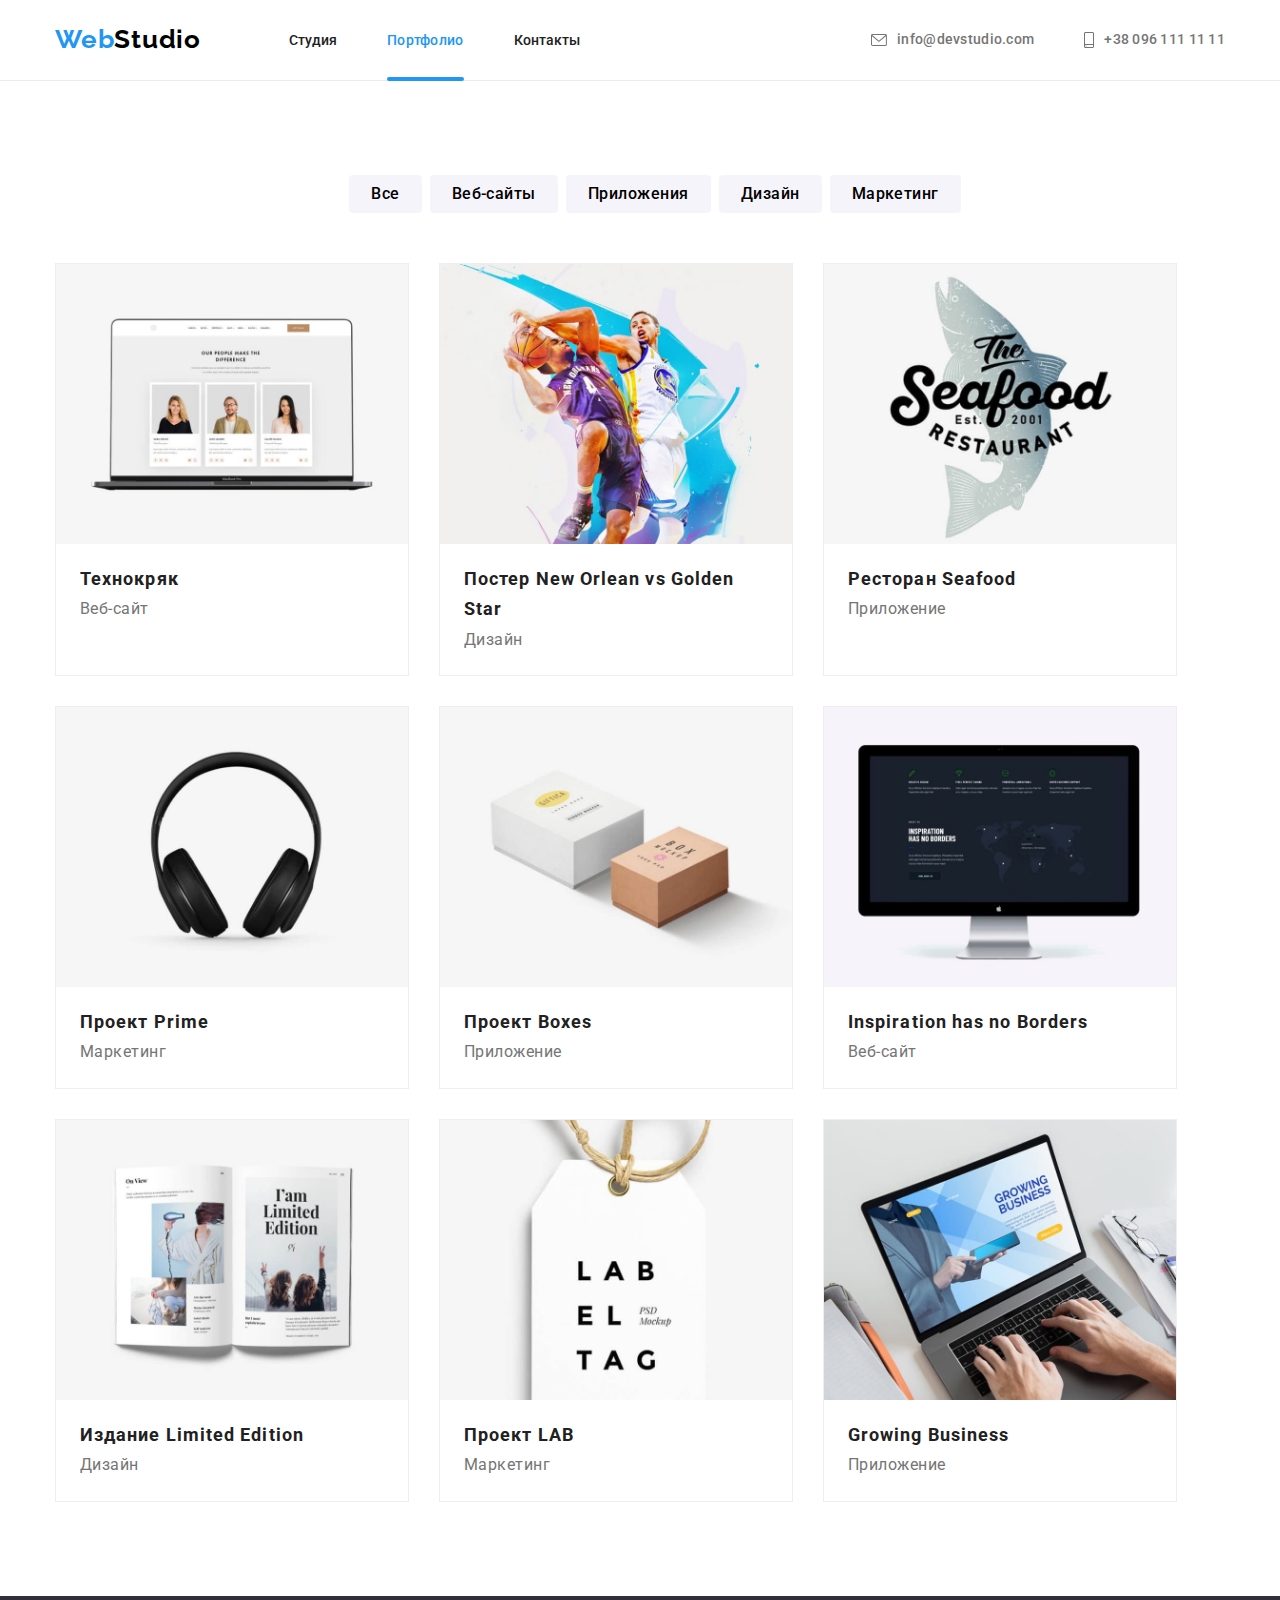
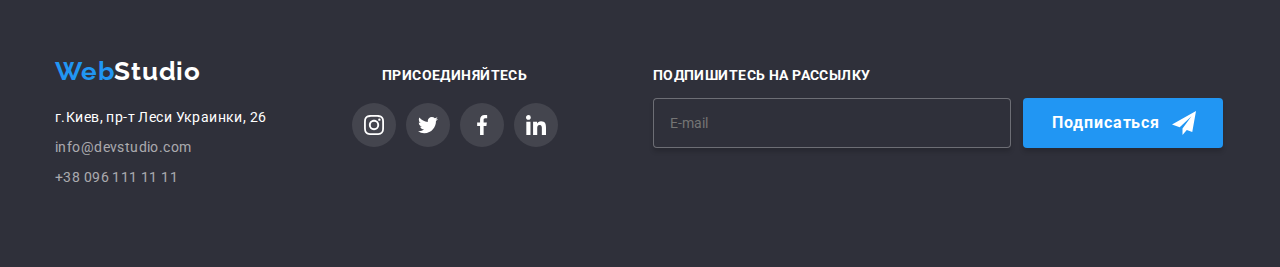
==== commit 8db6f9f3: "upd" ====
--- a/portfolio.html
+++ b/portfolio.html
@@ -121,7 +121,15 @@
                 <a href="" class="project-list__link">
                   <div class="project-thumb">
                     <img
-                      src="./images/notebook.jpg"
+                      srcset="
+                        ./images/notebookmobile@1x.jpg  450w,
+                        ./images/notebookmobile@2x.jpg  900w
+                        ./images/notetablet1x.jpg       354w,
+                        ./images/notetablet2x.jpg       708w,
+                        ./images/notebook@1x.jpg        370w,
+                        ./images/notebook@2x.jpg        740w
+                      "
+                      src="./images/notebook@1x.jpg"
                       width="370"
                       alt="Технокряк"
                       class="project-thumb__image"
@@ -146,7 +154,15 @@
                 <a href="" class="project-list__link">
                   <div class="project-thumb">
                     <img
-                      src="./images/poster.jpg"
+                      srcset="
+                          ./images/postermobile@1x.jpg  450w,
+                          ./images/postermobile@2x.jpg  900w
+                          ./images/postertablet1x.jpg   354w,
+                          ./images/postertablet2x.jpg   708w,
+                          ./images/poster@1x.jpg        370w,
+                          ./images/poster@2x.jpg        740w
+                        "
+                      src="./images/poster@1x.jpg"
                       width="370"
                       alt="Постер Новый Орлеан против Золотой Звезды"
                       class="project-thumb__image"
@@ -173,7 +189,15 @@
                 <a href="" class="project-list__link">
                   <div class="project-thumb">
                     <img
-                      src="./images/seafood.jpg"
+                      srcset="
+                          ./images/seafoodmobile@1x.jpg  450w,
+                          ./images/seafoodmobile@2x.jpg  900w
+                          ./images/seafoodtablet1x.jpg   354w,
+                          ./images/seafoodtablet2x.jpg   708w,
+                          ./images/seafood@1x.jpg        370w,
+                          ./images/seafood@2x.jpg        740w
+                        "
+                      src="./images/seafood@1x.jpg"
                       width="370"
                       alt="Ресторан Сифуд"
                       class="project-thumb__image"
@@ -198,7 +222,15 @@
                 <a href="" class="project-list__link">
                   <div class="project-thumb">
                     <img
-                      src="./images/prime.jpg"
+                      srcset="
+                          ./images/headphonesmobile@1x.jpg  450w,
+                          ./images/headphonesmobile@2x.jpg  900w
+                          ./images/headphonestablet1x.jpg   354w,
+                          ./images/headphonestablet2x.jpg   708w,
+                          ./images/headphones@1x.jpg        370w,
+                          ./images/headphones@2x.jpg        740w
+                        "
+                      src="./images/headphones@1x.jpg"
                       width="370"
                       alt="Проект Прайм"
                       class="project-thumb__image"
@@ -223,7 +255,15 @@
                 <a href="" class="project-list__link">
                   <div class="project-thumb">
                     <img
-                      src="./images/boxes.jpg"
+                      srcset="
+                          ./images/boxesmobile@1x.jpg  450w,
+                          ./images/boxesmobile@2x.jpg  900w
+                          ./images/boxestablet1x.jpg   354w,
+                          ./images/boxestablet2x.jpg   708w,
+                          ./images/boxes@1x.jpg        370w,
+                          ./images/boxes@2x.jpg        740w
+                        "
+                      src="./images/boxes@1x.jpg"
                       width="370"
                       alt="Проект Боксес"
                       class="project-thumb__image"
@@ -248,7 +288,15 @@
                 <a href="" class="project-list__link">
                   <div class="project-thumb">
                     <img
-                      src="./images/inspiration.jpg"
+                      srcset="
+                          ./images/inspirationmobile@1x.jpg  450w,
+                          ./images/inspirationmobile@2x.jpg  900w
+                          ./images/inspirationtablet1x.jpg   354w,
+                          ./images/inspirationtablet2x.jpg   708w,
+                          ./images/inspiration@1x.jpg        370w,
+                          ./images/inspiration@2x.jpg        740w
+                        "
+                      src="./images/inspiration@1x.jpg"
                       width="370"
                       alt="Вдохновление не имеет Границ"
                       class="project-thumb__image"
@@ -273,7 +321,15 @@
                 <a href="" class="project-list__link">
                   <div class="project-thumb">
                     <img
-                      src="./images/limitededition.jpg"
+                      srcset="
+                          ./images/limitedmobile@1x.jpg  450w,
+                          ./images/limitedmobile@2x.jpg  900w
+                          ./images/limitedtablet1x.jpg   354w,
+                          ./images/limitedtablet2x.jpg   708w,
+                          ./images/limited@1x.jpg        370w,
+                          ./images/limited@2x.jpg        740w
+                        "
+                      src="./images/limited@1x.jpg"
                       width="370"
                       alt="Ограниченное Издание"
                       class="project-thumb__image"
@@ -298,7 +354,15 @@
                 <a href="" class="project-list__link">
                   <div class="project-thumb">
                     <img
-                      src="./images/lab.jpg"
+                      srcset="
+                          ./images/labmobile@1x.jpg  450w,
+                          ./images/labmobile@2x.jpg  900w
+                          ./images/labtablet1x.jpg   354w,
+                          ./images/labtablet2x.jpg   708w,
+                          ./images/lab@1x.jpg        370w,
+                          ./images/lab@2x.jpg        740w
+                        "
+                      src="./images/lab@1x.jpg"
                       width="370"
                       alt="Проект ЛАБ"
                       class="project-thumb__image"
@@ -323,7 +387,15 @@
                 <a href="" class="project-list__link">
                   <div class="project-thumb">
                     <img
-                      src="./images/growingbusiness.jpg"
+                      srcset="
+                          ./images/businessmobile@1x.jpg  450w,
+                          ./images/businessmobile@2x.jpg  900w
+                          ./images/businesstablet1x.jpg   354w,
+                          ./images/businesstablet2x.jpg   708w,
+                          ./images/business@1x.jpg        370w,
+                          ./images/business@2x.jpg        740w
+                        "
+                      src="./images/business@1x.jpg"
                       width="370"
                       alt="Растущий Бизнес"
                       class="project-thumb__image"
@@ -349,9 +421,8 @@
         </div>
       </section>
     </main>
-
     <footer class="footer">
-      <div class="container">
+      <div class="section__container section__container--footer">
         <div class="addres-block">
           <a href="/" class="footer-logo">
             <span class="web">Web</span
@@ -432,6 +503,7 @@
         </div>
       </div>
     </footer>
+
     <script src="./js/mobile-menu.js"></script>
     <script src="./js/modal.js"></script>
   </body>
--- a/css/main.min.css
+++ b/css/main.min.css
@@ -1,2 +1,2 @@
-/*! modern-normalize v1.1.0 | MIT License | https://github.com/sindresorhus/modern-normalize */*,::before,::after{-webkit-box-sizing:border-box;box-sizing:border-box}html{line-height:1.15;-webkit-text-size-adjust:100%;-moz-tab-size:4;-o-tab-size:4;tab-size:4}body{margin:0;font-family:system-ui,-apple-system,"Segoe UI",Roboto,Helvetica,Arial,sans-serif,"Apple Color Emoji","Segoe UI Emoji"}hr{height:0;color:inherit}abbr[title]{-webkit-text-decoration:underline dotted;text-decoration:underline dotted}b,strong{font-weight:bolder}code,kbd,samp,pre{font-family:ui-monospace, SFMono-Regular, Consolas, "Liberation Mono", Menlo, monospace;font-size:1em}small{font-size:80%}sub,sup{font-size:75%;line-height:0;position:relative;vertical-align:baseline}sub{bottom:-0.25em}sup{top:-0.5em}table{text-indent:0;border-color:inherit}button,input,optgroup,select,textarea{font-family:inherit;font-size:100%;line-height:1.15;margin:0}button,select{text-transform:none}button,[type="button"],[type="reset"],[type="submit"]{-webkit-appearance:button}::-moz-focus-inner{border-style:none;padding:0}:-moz-focusring{outline:1px dotted ButtonText}:-moz-ui-invalid{box-shadow:none}legend{padding:0}progress{vertical-align:baseline}::-webkit-inner-spin-button,::-webkit-outer-spin-button{height:auto}[type="search"]{-webkit-appearance:textfield;outline-offset:-2px}::-webkit-search-decoration{-webkit-appearance:none}::-webkit-file-upload-button{-webkit-appearance:button;font:inherit}summary{display:list-item}body{font-family:Roboto, sans-serif;font-weight:400;font-size:14px;line-height:1.5;background-color:#ffffff;color:#757575;margin:0}body ul{list-style:none}body a{text-decoration:none}body a:visited{color:#212121}.header{position:relative;width:auto;background-color:#fff;border-bottom:1px solid #ececec}@media screen and (min-width: 768px){.header{position:static}}.header .header__container{padding-left:15px;padding-right:15px;margin:0 auto;display:-webkit-box;display:-ms-flexbox;display:flex;-webkit-box-align:center;-ms-flex-align:center;align-items:center}@media screen and (max-width: 767px){.header .header__container{width:100%}}@media screen and (min-width: 768px){.header .header__container{width:768px}}@media screen and (min-width: 1200px){.header .header__container{-webkit-box-pack:justify;-ms-flex-pack:justify;justify-content:space-between;width:1200px}}.header__logo{display:-webkit-inline-box;display:-ms-inline-flexbox;display:inline-flex}@media screen and (max-width: 767px){.header__logo{padding-top:16px;padding-bottom:16px}}@media screen and (min-width: 768px){.header__logo{padding-top:0;padding-bottom:0}}.web{font-family:Raleway;font-weight:700;font-size:26px;line-height:1.2;letter-spacing:0.03em;color:#2196f3}.studio{font-family:Raleway;font-weight:700;font-size:26px;line-height:1.2;letter-spacing:0.03em;color:#000000}@media screen and (max-width: 767px){.navigation{display:none;position:absolute;left:0;top:100%;width:100%;overflow:hidden;background-color:#fff;padding-left:40px;padding-right:40px;padding-top:43px;padding-bottom:43px;-webkit-box-shadow:0px 4px 8px rgba(0,0,0,0.04),0px 2px 4px rgba(0,0,0,0.08),0px 1px 3px rgba(0,0,0,0.16);box-shadow:0px 4px 8px rgba(0,0,0,0.04),0px 2px 4px rgba(0,0,0,0.08),0px 1px 3px rgba(0,0,0,0.16)}}.navigation.is-open{display:block}.navigation.is-open ~ .menu-button .menu-open{display:none}.navigation.is-open ~ .menu-button .menu-close{display:block}@media screen and (min-width: 768px){.navigation{position:static;display:-webkit-box;display:-ms-flexbox;display:flex;-webkit-box-align:center;-ms-flex-align:center;align-items:center;height:auto;overflow:visible}}@media screen and (min-width: 1200px){.navigation{max-width:1600px;width:1200px}}@media screen and (max-width: 767px){.menu-button{position:absolute;top:22px;right:23px;display:-webkit-inline-box;display:-ms-inline-flexbox;display:inline-flex;-webkit-box-align:center;-ms-flex-align:center;align-items:center;padding:0;margin:0;border:none;background-color:transparent}.menu-button:hover,.menu-button:focus{fill:#2196f3}.menu-button .menu-close{display:none}}@media screen and (min-width: 768px){.menu-button{display:none}}@media screen and (min-width: 768px){.navbar{margin:0;margin-left:-15px;padding:0;display:-webkit-box;display:-ms-flexbox;display:flex;-webkit-box-align:center;-ms-flex-align:center;align-items:center}}@media screen and (min-width: 1200px){.navbar{margin-left:0}}.nav-list{color:#212121;margin:0}.nav-list:hover,.nav-list:focus{color:#2196f3;-webkit-transform:transition;transform:transition}@media screen and (max-width: 767px){.nav-list{display:-webkit-box;display:-ms-flexbox;display:flex;-webkit-box-orient:vertical;-webkit-box-direction:normal;-ms-flex-direction:column;flex-direction:column;margin:0;padding:0}}@media screen and (min-width: 768px){.nav-list{display:-webkit-box;display:-ms-flexbox;display:flex;-webkit-box-align:center;-ms-flex-align:center;align-items:center;margin-left:88px;margin-right:0px;margin-top:0px;margin-bottom:0px;padding-left:0px}}@media screen and (max-width: 767px){.nav-list__item{margin:0}.nav-list__item:not(:last-child){margin-bottom:32px}}@media screen and (min-width: 768px){.nav-list__item{margin-top:0px;margin-bottom:0px}.nav-list__item:not(:last-child){margin-right:50px;margin-bottom:0px}}@media screen and (min-width: 480px){.nav-list__item.current{padding:0}}@media screen and (min-width: 768px){.nav-list__item.current{position:relative;margin-top:0px;margin-bottom:0px;padding:0}}@media screen and (min-width: 1200px){.nav-list__item.current{position:relative;margin-top:0px;margin-bottom:0px;padding:0}}.nav-list__link{color:#212121;-webkit-transition-property:color;transition-property:color;-webkit-transition-duration:250ms;transition-duration:250ms;-webkit-transition-timing-function:cubic-bezier(0.4, 0, 0.2, 1);transition-timing-function:cubic-bezier(0.4, 0, 0.2, 1)}.nav-list__link:hover,.nav-list__link:focus{color:#2196f3;-webkit-transform:color;transform:color}@media screen and (max-width: 767px){.nav-list__link.current::after{display:none}}@media screen and (min-width: 768px){.nav-list__link.current::after{position:absolute;left:0;bottom:-1.3px;content:"";width:100%;height:4px;background-color:#2196f3;border-radius:4px}}@media screen and (min-width: 1200px){.nav-list__link.current::after{position:absolute;left:0;bottom:-1.3px;content:"";width:100%;height:4px;background-color:#2196f3;border-radius:4px}}@media screen and (max-width: 767px){.nav-list__link{font-size:40px;font-style:normal;font-weight:500;line-height:1.2;letter-spacing:0.02em;text-align:left}}@media screen and (min-width: 768px){.nav-list__link{font-size:14px;line-height:1.1;font-weight:500;padding-top:32px;padding-bottom:32px;text-align:center}}@media screen and (min-width: 1200px){.nav-list__link{font-size:14px;line-height:1.1;font-weight:500;padding-top:32px;padding-bottom:32px;text-align:center}}.nav-list__link.current{color:#2196f3}@media screen and (min-width: 480px){.nav-list__link.current{font-size:40px;line-height:1.2;letter-spacing:0.02em;text-align:left}}@media screen and (min-width: 768px){.nav-list__link.current{position:relative;font-size:14px;line-height:1.1;letter-spacing:0.02em;font-weight:500;padding-top:32px;padding-bottom:32px}}@media screen and (max-width: 767px){.contacts-bar{display:-webkit-box;display:-ms-flexbox;display:flex;-webkit-box-orient:vertical;-webkit-box-direction:reverse;-ms-flex-direction:column-reverse;flex-direction:column-reverse;padding:0;margin:0;margin-top:170px;margin-bottom:-30px}}@media screen and (min-width: 768px){.contacts-bar{display:inline;padding:0;padding-top:13px;padding-bottom:13px;padding-left:0px;margin:0;margin-left:40px}}@media screen and (min-width: 1200px){.contacts-bar{display:-webkit-box;display:-ms-flexbox;display:flex;margin-left:auto;-webkit-box-align:center;-ms-flex-align:center;align-items:center;padding:0;padding-left:0px;margin-bottom:0px;margin-top:0px}}.contacts-bar__item{margin:0}@media screen and (max-width: 767px){.contacts-bar__item{margin-top:auto}.contacts-bar__item:first-child{margin-bottom:64px;font-size:24px}.contacts-bar__item:last-child{font-size:34px;font-weight:500;line-height:1.2;letter-spacing:0.02em;text-align:left}.contacts-bar__item:last-of-type .contacts-bar__link{color:#2196f3}}@media screen and (min-width: 768px){.contacts-bar__item{margin-left:auto;margin-bottom:10px}.contacts-bar__item:last-child{margin-bottom:0px}}@media screen and (min-width: 1200px){.contacts-bar__item{margin-right:50px;margin-top:0px;margin-bottom:0px}.contacts-bar__item:nth-child(2){padding-right:0px;margin-right:0px}}.contacts-bar__link{color:#757575;-webkit-transition-property:color;transition-property:color;-webkit-transition-duration:250ms;transition-duration:250ms;-webkit-transition-timing-function:cubic-bezier(0.4, 0, 0.2, 1);transition-timing-function:cubic-bezier(0.4, 0, 0.2, 1)}@media screen and (max-width: 767px){.contacts-bar__link{display:block;padding:0;padding-top:16px}}@media screen and (min-width: 768px){.contacts-bar__link{display:inline}}@media screen and (min-width: 1200px){.contacts-bar__link{display:-webkit-box;display:-ms-flexbox;display:flex;-webkit-box-align:center;-ms-flex-align:center;align-items:center;text-decoration:none;font-family:inherit;font-weight:500;line-height:1.1;letter-spacing:0.02em;text-align:left;font-size:14px;padding:0;padding-top:32px;padding-bottom:32px}}.contacts-bar__link:hover,.contacts-bar__link:focus{color:#2196f3;-webkit-transform:color;transform:color}.contacts-bar__link:visited{color:#757575;text-decoration:none}.icon-envelope{margin-right:10px;fill:currentColor}@media screen and (max-width: 767px){.icon-envelope{display:none}}.icon-smartphone{margin-right:10px;fill:currentColor}@media screen and (max-width: 767px){.icon-smartphone{display:none}}.additional-list{margin:0;padding:0}@media screen and (max-width: 767px){.additional-list{display:-webkit-box;display:-ms-flexbox;display:flex;-ms-flex-wrap:wrap;flex-wrap:wrap;-webkit-box-align:center;-ms-flex-align:center;align-items:center}}@media screen and (min-width: 768px){.additional-list{display:none}}.additional-list__item{padding-right:10px;border-right:1px solid rgba(33,33,33,0.2)}.additional-list__item:last-child{padding:0;border:none}.additional-list__item:not(:first-child){margin-left:10px}.additional-list__link{color:#2196f3;font-family:Roboto;font-size:14px;font-style:normal;font-weight:500;line-height:1.2;letter-spacing:0.02em;text-align:left}@media screen and (max-width: 767px){.hero{height:400px;margin-left:auto;margin-right:auto;padding:118px 60px;background-color:#2f303a;background-image:-webkit-gradient(linear, left top, right top, from(rgba(47,48,58,0.4)), to(rgba(47,48,58,0.4))),url(../../images/background_mobile1x.jpg);background-image:linear-gradient(to right, rgba(47,48,58,0.4), rgba(47,48,58,0.4)),url(../../images/background_mobile1x.jpg);background-repeat:no-repeat;background-position:center;background-size:cover;-o-object-fit:cover;object-fit:cover}}@media screen and (max-width: 767px) and (min-device-pixel-ratio: 2), screen and (max-width: 767px) and (-webkit-min-device-pixel-ratio: 2), screen and (max-width: 767px) and (min-resolution: 192dpi), screen and (max-width: 767px) and (min-resolution: 2dppx){.hero{background-image:-webkit-gradient(linear, left top, right top, from(rgba(47,48,58,0.4)), to(rgba(47,48,58,0.4))),url(../../images/background_mobile2x.jpg);background-image:linear-gradient(to right, rgba(47,48,58,0.4), rgba(47,48,58,0.4)),url(../../images/background_mobile2x.jpg);background-repeat:no-repeat;background-position:center;-o-object-fit:cover;object-fit:cover}}@media screen and (min-width: 768px){.hero{height:400px;margin-left:auto;margin-right:auto;padding:118px 204px;background-color:#2f303a;background-image:-webkit-gradient(linear, left top, right top, from(rgba(47,48,58,0.4)), to(rgba(47,48,58,0.4))),url(../../images/background_tablet1x.jpg);background-image:linear-gradient(to right, rgba(47,48,58,0.4), rgba(47,48,58,0.4)),url(../../images/background_tablet1x.jpg);background-repeat:no-repeat;background-position:center;background-size:cover;-o-object-fit:cover;object-fit:cover}}@media screen and (min-width: 768px) and (min-device-pixel-ratio: 2), screen and (min-width: 768px) and (-webkit-min-device-pixel-ratio: 2), screen and (min-width: 768px) and (min-resolution: 192dpi), screen and (min-width: 768px) and (min-resolution: 2dppx){.hero{background-image:-webkit-gradient(linear, left top, right top, from(rgba(47,48,58,0.4)), to(rgba(47,48,58,0.4))),url(../../images/background_tablet2x.jpg);background-image:linear-gradient(to right, rgba(47,48,58,0.4), rgba(47,48,58,0.4)),url(../../images/background_tablet2x.jpg);background-repeat:no-repeat;background-position:center;-o-object-fit:cover;object-fit:cover}}@media screen and (min-width: 1200px){.hero{max-width:1600px;height:600px;margin-left:auto;margin-right:auto;padding-top:200px;padding-bottom:200px;background-color:#2f303a;background-image:-webkit-gradient(linear, left top, right top, from(rgba(47,48,58,0.4)), to(rgba(47,48,58,0.4))),url(../images/bkgimg.jpg);background-image:linear-gradient(to right, rgba(47,48,58,0.4), rgba(47,48,58,0.4)),url(../images/bkgimg.jpg);background-repeat:no-repeat;background-position:center;-o-object-fit:cover;object-fit:cover}}.hero__title{padding-bottom:30px;margin:0;font-family:inherit;font-style:normal;text-align:center;font-weight:900;text-transform:uppercase;color:#fff}@media screen and (max-width: 767px){.hero__title{font-size:26px;line-height:1.6;letter-spacing:0.06em}}@media screen and (min-width: 768px){.hero__title{font-size:26px;line-height:1.6;letter-spacing:0.06em}}@media screen and (min-width: 1200px){.hero__title{font-size:44px;line-height:1.4;letter-spacing:0.06em}}.hero__button{font-family:inherit;font-weight:700;font-style:normal;font-size:16px;line-height:1.6;background-color:#2196f3;color:#fff;display:block;margin-left:auto;margin-right:auto;margin-bottom:0;margin-top:0;border-radius:4px;-webkit-box-shadow:0px 4px 4px 0px rgba(0,0,0,0.15);box-shadow:0px 4px 4px 0px rgba(0,0,0,0.15);padding-left:32px;padding-right:32px;padding-top:10px;padding-bottom:10px;cursor:pointer}.backdrop{position:fixed;top:0;left:0;width:100%;height:100%;background-color:rgba(0,0,0,0.2);opacity:1;-webkit-transition-property:opacity;transition-property:opacity;-webkit-transition-duration:250ms;transition-duration:250ms;-webkit-transition-timing-function:cubic-bezier(0.4, 0, 0.2, 1);transition-timing-function:cubic-bezier(0.4, 0, 0.2, 1)}.backdrop.is-hidden{opacity:0;pointer-events:none}.backdrop.is-hidden .modal{-webkit-transform:scale(0.5) translate(-50%, -50%);transform:scale(0.5) translate(-50%, -50%)}.modal{position:absolute;top:50%;left:50%;z-index:1000;overflow:hidden;max-width:528px;min-height:581px;background-color:#fff;-webkit-transform:scale(1) translate(-50%, -50%);transform:scale(1) translate(-50%, -50%);-webkit-transition:-webkit-transform 250ms cubic-bezier(0.4, 0, 0.2, 1);transition:-webkit-transform 250ms cubic-bezier(0.4, 0, 0.2, 1);transition:transform 250ms cubic-bezier(0.4, 0, 0.2, 1);transition:transform 250ms cubic-bezier(0.4, 0, 0.2, 1), -webkit-transform 250ms cubic-bezier(0.4, 0, 0.2, 1);-webkit-box-shadow:0px 2px 1px 0px rgba(0,0,0,0.2),0px 1px 1px 0px rgba(0,0,0,0.14),0px 1px 3px 0px rgba(0,0,0,0.12);box-shadow:0px 2px 1px 0px rgba(0,0,0,0.2),0px 1px 1px 0px rgba(0,0,0,0.14),0px 1px 3px 0px rgba(0,0,0,0.12);border-radius:4px}.modal__button{position:absolute;top:8px;right:8px;padding:0;width:30px;height:30px;display:-webkit-box;display:-ms-flexbox;display:flex;-webkit-box-pack:center;-ms-flex-pack:center;justify-content:center;-webkit-box-align:center;-ms-flex-align:center;align-items:center;border-radius:50%;border:1px solid rgba(0,0,0,0.1);fill:#000000;color:#000000;background-color:transparent;-webkit-transition:fill 250ms cubic-bezier(0.4, 0, 0.2, 1),color 250ms cubic-bezier(0.4, 0, 0.2, 1);transition:fill 250ms cubic-bezier(0.4, 0, 0.2, 1),color 250ms cubic-bezier(0.4, 0, 0.2, 1);cursor:pointer}.modal__button:hover,.modal__button:focus,.modal__button:active{fill:#2196f3;color:#2196f3;-webkit-transform:transition;transform:transition}.modal-form__container{display:-webkit-box;display:-ms-flexbox;display:flex;-webkit-box-orient:vertical;-webkit-box-direction:normal;-ms-flex-direction:column;flex-direction:column;max-width:528px;min-height:581px;padding:40px;margin:0}.modal-form__title{font-family:inherit;font-size:20px;font-weight:700;line-height:1.1;letter-spacing:0.03em;text-align:center;color:#212121;margin:0;margin-bottom:12px}.form-field{display:block;position:relative;font-family:inherit;font-size:12px;font-weight:400;line-height:1.1;letter-spacing:0.01em;text-align:left;margin-bottom:28px}.form-field:nth-child(5){margin-bottom:0}.form-field__input{position:relative;width:448px;height:40px;padding-left:42px;margin-top:4px;border-radius:4px;border:1px solid rgba(33,33,33,0.2);-webkit-transition:border 250ms cubic-bezier(0.4, 0, 0.2, 1);transition:border 250ms cubic-bezier(0.4, 0, 0.2, 1);font-family:inherit;font-size:14px;font-weight:400;line-height:1.1;letter-spacing:0.01em;text-align:left;color:#212121;cursor:pointer}.form-field__input:hover,.form-field__input:focus{border:1px solid #2196f3;outline:none}.form-field__label-name{color:#757575;font-family:inherit;font-size:12px;font-weight:400;line-height:1.1;letter-spacing:0.01em;text-align:left}.form-field__label-icon{position:absolute;left:12px;top:30px;fill:#212121;-webkit-transition-property:fill;transition-property:fill;-webkit-transition-duration:250ms;transition-duration:250ms;-webkit-transition-timing-function:cubic-bezier(0.4, 0, 0.2, 1);transition-timing-function:cubic-bezier(0.4, 0, 0.2, 1)}.form-field__input:focus ~ .form-field__label-icon,.form-field__input:hover ~ .form-field__label-icon{fill:#2196f3}.form-field__text-input{margin-top:4px;padding-top:12px;padding-left:12px;width:448px;height:120px;resize:none;border:1px solid rgba(33,33,33,0.2);border-radius:4px;-webkit-transition-property:border;transition-property:border;-webkit-transition-duration:250ms;transition-duration:250ms;-webkit-transition-timing-function:cubic-bezier(0.4, 0, 0.2, 1);transition-timing-function:cubic-bezier(0.4, 0, 0.2, 1);font-family:inherit;font-size:14px;font-weight:400;line-height:1.1;letter-spacing:0.01em;text-align:left;color:#212121;cursor:pointer}.form-field__text-input::-webkit-input-placeholder{color:rgba(117,117,117,0.5);font-family:inherit;font-size:12px;font-weight:400;line-height:1.1;letter-spacing:0.01em;text-align:left}.form-field__text-input:-ms-input-placeholder{color:rgba(117,117,117,0.5);font-family:inherit;font-size:12px;font-weight:400;line-height:1.1;letter-spacing:0.01em;text-align:left}.form-field__text-input::-ms-input-placeholder{color:rgba(117,117,117,0.5);font-family:inherit;font-size:12px;font-weight:400;line-height:1.1;letter-spacing:0.01em;text-align:left}.form-field__text-input::placeholder{color:rgba(117,117,117,0.5);font-family:inherit;font-size:12px;font-weight:400;line-height:1.1;letter-spacing:0.01em;text-align:left}.form-field__text-input:hover,.form-field__text-input:focus{border-color:#2196f3;outline:none}.field-checkbox{position:relative;display:-webkit-box;display:-ms-flexbox;display:flex;-webkit-box-align:center;-ms-flex-align:center;align-items:center;font-family:Roboto;font-size:14px;font-style:normal;font-weight:400;line-height:1.5;letter-spacing:0.03em;text-align:left;margin-top:20px;margin-bottom:30px}.field-checkbox__browser{position:absolute;width:1px;height:1px;margin:-1px;border:0;padding:0;clip:rect(0 0 0 0);overflow:hidden}.field-checkbox__custom{position:absolute;left:10px;top:3px;border:2px solid #212121;border-radius:2px;width:16px;height:15px;margin-right:7px;cursor:pointer;-webkit-transition-property:border-color, fill;transition-property:border-color, fill;-webkit-transition-duration:250ms;transition-duration:250ms;-webkit-transition-timing-function:cubic-bezier(0.4, 0, 0.2, 1);transition-timing-function:cubic-bezier(0.4, 0, 0.2, 1)}.field-checkbox__custom:hover,.field-checkbox__custom:focus{border-color:#2196f3;-webkit-transform:transition;transform:transition}.field-checkbox__browser:checked+.field-checkbox__custom{background-image:url(../images/check.svg);background-position:center;background-repeat:no-repeat;background-origin:border-box;background-size:cover;-o-object-fit:fill;object-fit:fill;border-color:#2196f3;fill:#2196f3}.field-checkbox__agreement{display:inline-block;margin:0;padding:0;margin-left:36px;color:#757575}.field-checkbox__policy-agreement{text-decoration:underline;color:#2196f3}.field-checkbox__policy-agreement:visited{color:#2196f3}.modal-form__submit-button{display:block;font-family:inherit;font-size:16px;font-weight:700;line-height:1.9;letter-spacing:0.06em;text-align:center;padding-top:10px;padding-bottom:10px;padding-left:55px;padding-right:55px;background-color:#2196f3;color:#fff;-webkit-box-shadow:0px 4px 4px 0px rgba(0,0,0,0.15);box-shadow:0px 4px 4px 0px rgba(0,0,0,0.15);border-radius:4px;border:none;margin-left:auto;margin-right:auto}@media screen and (max-width: 767px){.section{padding-top:60px;padding-bottom:60px}}@media screen and (min-width: 768px){.section{padding-top:60px;padding-bottom:60px}}@media screen and (min-width: 1200px){.section{padding-top:94px;padding-bottom:94px}}.section__container{display:-webkit-box;display:-ms-flexbox;display:flex;padding-left:15px;padding-right:15px;margin:0 auto}@media screen and (max-width: 767px){.section__container{width:100%}}@media screen and (min-width: 768px){.section__container{width:768px}}@media screen and (min-width: 1200px){.section__container{-webkit-box-pack:justify;-ms-flex-pack:justify;justify-content:space-between;width:1200px}}.advantages{display:-webkit-box;display:-ms-flexbox;display:flex;-ms-flex-wrap:wrap;flex-wrap:wrap;margin:0 auto;padding:0}@media screen and (max-width: 767px){.advantages{-webkit-box-orient:vertical;-webkit-box-direction:normal;-ms-flex-direction:column;flex-direction:column;-webkit-box-align:center;-ms-flex-align:center;align-items:center}}@media screen and (min-width: 768px){.advantages{-webkit-box-orient:unset;-webkit-box-direction:unset;-ms-flex-direction:unset;flex-direction:unset}}@media screen and (max-width: 767px){.advantages__item{width:450px;margin:0 auto;margin-bottom:30px}.advantages__item:last-child{margin-bottom:0px}}@media screen and (min-width: 768px){.advantages__item{width:354px;margin-right:30px}.advantages__item:nth-child(2n){margin-right:0px}}@media screen and (min-width: 1200px){.advantages__item{width:270px;margin-right:30px}.advantages__item:nth-child(2n){margin-right:30px}.advantages__item:last-child{margin-right:0px}}.advantages__logo{height:120px;padding-top:25px;padding-bottom:25px;border-radius:4px}@media screen and (max-width: 767px){.advantages__logo{max-width:450px;padding-left:192px;padding-right:192px;padding-top:25px;padding-bottom:25px;background-color:#f5f4fa}}@media screen and (min-width: 768px){.advantages__logo{width:354px;padding-left:144px;padding-right:144px;padding-top:25px;padding-bottom:25px;background-color:#f5f4fa}}@media screen and (min-width: 1200px){.advantages__logo{width:270px;height:120px;padding-left:102px;padding-right:102px;background-color:#f5f4fa}}.advantages__title{font-style:700;text-transform:uppercase;font-size:14px;letter-spacing:0.03em;line-height:1.1;color:#212121}.advantages__text{color:#757575}@media screen and (max-width: 767px){.section.shortened{display:none}}@media screen and (min-width: 768px){.section.shortened{display:none}}@media screen and (min-width: 1200px){.section.shortened{padding-top:0;padding-bottom:94px}}.section__title{font-size:36px;font-weight:700;line-height:1.17;letter-spacing:0.03em;text-align:center;color:#212121}.examples{display:-webkit-box;display:-ms-flexbox;display:flex;-ms-flex-wrap:wrap;flex-wrap:wrap;-webkit-box-pack:center;-ms-flex-pack:center;justify-content:center;margin-top:0;margin-bottom:0;padding:0}.examples__item{position:relative;margin-right:30px}.examples__item:nth-child(3){margin-right:0px}.examples__image{display:block}.examples__discription{position:absolute;left:0;bottom:0;display:-webkit-box;display:-ms-flexbox;display:flex;-webkit-box-align:center;-ms-flex-align:center;align-items:center;-webkit-box-pack:center;-ms-flex-pack:center;justify-content:center;width:100%;height:70px;margin:0;padding:0;font-size:14px;font-style:normal;font-weight:700;line-height:1.1;letter-spacing:0.03em;text-align:center;text-transform:uppercase;color:#fff;background-color:rgba(47,48,58,0.8)}.section.darken{background-color:#f5f4fa;padding-top:60px;padding-bottom:60px}@media screen and (min-width: 1200px){.section.darken{padding-top:94px;padding-bottom:94px}}.section__title{margin-top:0px}@media screen and (max-width: 767px){.section__title{font-size:28px;margin-bottom:30px}}@media screen and (min-width: 768px){.section__title{font-size:28px;margin-bottom:30px}}@media screen and (min-width: 1200px){.section__title{font-size:36px;margin-bottom:50px}}.team-list{display:-webkit-box;display:-ms-flexbox;display:flex;margin-top:0px;margin-bottom:0px;padding-left:0px}@media screen and (max-width: 767px){.team-list{-webkit-box-orient:vertical;-webkit-box-direction:normal;-ms-flex-direction:column;flex-direction:column}}@media screen and (min-width: 768px){.team-list{width:768px;-ms-flex-wrap:wrap;flex-wrap:wrap;-webkit-box-pack:center;-ms-flex-pack:center;justify-content:center;-webkit-box-orient:unset;-webkit-box-direction:unset;-ms-flex-direction:unset;flex-direction:unset}}@media screen and (min-width: 1200px){.team-list{width:1200px;-webkit-box-orient:unset;-webkit-box-direction:unset;-ms-flex-direction:unset;flex-direction:unset;-webkit-box-pack:center;-ms-flex-pack:center;justify-content:center}}.team-list__item{text-align:center;-webkit-box-shadow:0px 2px 1px 0px #00000033, 0px 1px 1px 0px #00000024, 0px 1px 3px 0px #0000001f;box-shadow:0px 2px 1px 0px #00000033, 0px 1px 1px 0px #00000024, 0px 1px 3px 0px #0000001f;background-color:#fff}.team-list__item img{display:block;width:100%}@media screen and (max-width: 767px){.team-list__item{width:450px;margin:0;margin-bottom:30px}.team-list__item:last-child{margin-bottom:0px}}@media screen and (min-width: 768px){.team-list__item{width:354px;display:-webkit-box;display:-ms-flexbox;display:flex;-ms-flex-wrap:wrap;flex-wrap:wrap;margin:0;margin-right:30px;margin-bottom:30px}.team-list__item:nth-child(2n){margin-right:0px}.team-list__item:nth-last-child(-n+2){margin-bottom:0px}}@media screen and (min-width: 1200px){.team-list__item{width:270px;margin-right:30px;margin-left:0;margin-bottom:0}.team-list__item:nth-child(2n){margin-right:30px}.team-list__item:nth-child(4){margin-right:0px}}.worker{padding-top:30px;padding-bottom:16px;padding-left:60px;padding-right:59px}.examples .works-examples,.team .team-title{font-size:36px;font-weight:700;line-height:1.17;letter-spacing:0.03em;text-align:center;color:#212121}.worker__name{font-family:inherit;font-weight:500;font-size:16px;line-height:1.2;color:#212121;margin:0px;margin-bottom:10px}.worker__position{font-family:inherit;line-height:1.2;letter-spacing:0.03em;font-size:16px;color:#757575;margin:0px}.social-block{width:auto;padding-bottom:30px;margin:0 auto;display:-webkit-box;display:-ms-flexbox;display:flex;-webkit-box-pack:center;-ms-flex-pack:center;justify-content:center}.social-list{display:-webkit-box;display:-ms-flexbox;display:flex;-webkit-box-pack:center;-ms-flex-pack:center;justify-content:center;-webkit-box-align:center;-ms-flex-align:center;align-items:center;padding:0px}.social-list__item{display:-webkit-box;display:-ms-flexbox;display:flex;-webkit-box-pack:center;-ms-flex-pack:center;justify-content:center;-webkit-box-align:center;-ms-flex-align:center;align-items:center;margin-right:10px}.social-list__item:last-child{margin-right:0px}.social-container{padding-left:0px;margin:0;display:-webkit-box;display:-ms-flexbox;display:flex;-webkit-box-pack:center;-ms-flex-pack:center;justify-content:center;-webkit-box-align:center;-ms-flex-align:center;align-items:center}.social-container__link{display:-webkit-box;display:-ms-flexbox;display:flex;-webkit-box-pack:center;-ms-flex-pack:center;justify-content:center;-webkit-box-align:center;-ms-flex-align:center;align-items:center;width:44px;height:44px;border-radius:50%;fill:#afb1b8;-webkit-transition-property:fill, background-color;transition-property:fill, background-color;-webkit-transition-duration:250ms;transition-duration:250ms;-webkit-transition-timing-function:cubic-bezier(0.4, 0, 0.2, 1);transition-timing-function:cubic-bezier(0.4, 0, 0.2, 1)}.social-container__link:hover,.social-container__link:focus{fill:#fff;background-color:#2196f3;-webkit-transform:transition;transform:transition}.clients-list{display:-webkit-box;display:-ms-flexbox;display:flex;-ms-flex-wrap:wrap;flex-wrap:wrap;-webkit-box-align:center;-ms-flex-align:center;align-items:center;padding:0px;margin-top:0px;margin-bottom:0px}@media screen and (max-width: 767px){.clients-list{-webkit-box-pack:center;-ms-flex-pack:center;justify-content:center;margin:0 auto}}@media screen and (min-width: 1200px){.clients-list{-webkit-box-pack:center;-ms-flex-pack:center;justify-content:center}}@media screen and (max-width: 767px){.clients-list__item{margin-left:15px;margin-right:15px;margin-bottom:30px}.clients-list__item:nth-last-child(-n+2){margin-bottom:0px}}@media screen and (min-width: 1200px){.clients-list__item{margin-right:30px}.clients-list__item:last-child{margin-right:0px}}.clients-list__logo{display:-webkit-box;display:-ms-flexbox;display:flex;-webkit-box-pack:center;-ms-flex-pack:center;justify-content:center;-webkit-box-align:center;-ms-flex-align:center;align-items:center;width:170px;height:92px;border:1px solid #afb1b8;border-radius:4px;fill:#afb1b8;-webkit-transition-property:fill, background-color, border-color;transition-property:fill, background-color, border-color;-webkit-transition-duration:250ms;transition-duration:250ms;-webkit-transition-timing-function:cubic-bezier(0.4, 0, 0.2, 1);transition-timing-function:cubic-bezier(0.4, 0, 0.2, 1)}.clients-list__logo:hover,.clients-list__logo:focus{fill:#2196f3;border-color:#2196f3;background-color:#fff;-webkit-transform:transition;transform:transition}.footer{background-color:#2f303a;padding-top:60px;padding-bottom:60px}.footer-logo .studio-lighten{font-family:Raleway;font-weight:700;font-size:26px;line-height:1.2;letter-spacing:0.03em;color:#ffffff}.addres-block{display:inline;width:auto;padding:0;padding-right:15px;margin:0}.adress{font-style:normal;margin:0;padding-left:0px}.adress__physical-adress{font-family:inherit;line-height:1.5;text-align:left;letter-spacing:0.03em;font-size:14px;color:#ffffff;padding-top:20px;padding-bottom:9px}.adress__item{padding-bottom:9px}.address__link{font-family:inherit;font-size:14px;line-height:1.5;letter-spacing:0.03em;text-align:left;text-decoration:none;color:rgba(255,255,255,0.6);-webkit-transition-property:color;transition-property:color;-webkit-transition-duration:250ms;transition-duration:250ms;-webkit-transition-timing-function:cubic-bezier(0.4, 0, 0.2, 1);transition-timing-function:cubic-bezier(0.4, 0, 0.2, 1)}.address__link:hover,.address__link:focus{color:#2196f3;-webkit-transform:transition;transform:transition}.sign-block{width:auto;margin-left:70px;margin-right:93px;display:block;-webkit-box-pack:center;-ms-flex-pack:center;justify-content:center}.sign-block__title{display:block;font-family:Roboto;text-transform:uppercase;font-size:14px;font-style:normal;font-weight:700;line-height:1.1;letter-spacing:0.03em;text-align:left;color:#fff;margin:0px;padding:0px;margin-bottom:20px}.sign-list{display:-webkit-box;display:-ms-flexbox;display:flex;padding:0px;margin:0px}.sign-list__item{margin-right:10px;width:44px;height:44px;border-radius:50%;-webkit-box-align:center;-ms-flex-align:center;align-items:center;background-color:rgba(255,255,255,0.1)}.sign-list__item:last-child{margin-right:0px}.sign-list__link{display:-webkit-box;display:-ms-flexbox;display:flex;-webkit-box-pack:center;-ms-flex-pack:center;justify-content:center;-webkit-box-align:center;-ms-flex-align:center;align-items:center;fill:#fff;padding:0px;margin:0px;width:44px;height:44px;border-radius:50%;-webkit-transition-property:background-color;transition-property:background-color;-webkit-transition-duration:250ms;transition-duration:250ms;-webkit-transition-timing-function:cubic-bezier(0.4, 0, 0.2, 1);transition-timing-function:cubic-bezier(0.4, 0, 0.2, 1)}.sign-list__link:hover,.sign-list__link:focus{fill:#fff;background-color:#2196f3;-webkit-transform:transition;transform:transition}.sign-container{width:auto;margin-left:0px;margin-right:auto;display:block;-webkit-box-pack:center;-ms-flex-pack:center;justify-content:center;-webkit-box-align:center;-ms-flex-align:center;align-items:center}.sign-title{display:block;font-family:inherit;text-transform:uppercase;font-size:14px;font-weight:700;line-height:1.1;letter-spacing:0.03em;text-align:left;color:#fff;margin:0px;padding:0px;margin-bottom:15px}.sign-form{position:relative;-webkit-box-align:center;-ms-flex-align:center;align-items:center}.sign-form__input{position:relative;margin-right:12px;padding-left:16px;width:358px;height:50px;border-radius:4px;border:1px solid rgba(255,255,255,0.3);background-color:#2f303a;color:#fff;-webkit-box-shadow:0px 4px 4px 0px rgba(0,0,0,0.15);box-shadow:0px 4px 4px 0px rgba(0,0,0,0.15);-webkit-transition:border 250ms cubic-bezier(0.4, 0, 0.2, 1);transition:border 250ms cubic-bezier(0.4, 0, 0.2, 1);cursor:pointer}.sign-form__input:hover,.sign-form__input:focus{border:1px solid #2196f3;outline:none}.sign-form__button{position:relative;width:200px;height:50px;margin:0;padding-left:29px;padding-top:10px;padding-bottom:10px;padding-right:28px;background-color:#2196f3;color:#fff;font-family:inherit;font-size:16px;font-weight:700;line-height:1.9;letter-spacing:0.06em;text-align:left;border-radius:4px;border:none;-webkit-box-shadow:0px 4px 4px 0px rgba(0,0,0,0.15);box-shadow:0px 4px 4px 0px rgba(0,0,0,0.15)}.sign-form__button:hover,.sign-form__button:focus{outline:none}.sign-form__button .icon-send{position:absolute;right:15px;top:50%;-webkit-transform:translate(-50%, -50%);transform:translate(-50%, -50%);fill:#fff}.gallery__container{width:1200px;padding-left:15px;padding-right:15px;margin:0 auto}.filter{display:-webkit-box;display:-ms-flexbox;display:flex;-webkit-box-pack:center;-ms-flex-pack:center;justify-content:center;padding-bottom:50px;width:1200px;margin:0 auto}.filter__buttons{display:-webkit-box;display:-ms-flexbox;display:flex;margin:0px;padding-top:0px;padding-bottom:0px;padding-left:0px;padding-right:0px}.filter__button{margin-right:8px}.filter__button:last-child{margin-right:0px}.filter__radiobutton{font-family:inherit;font-size:16px;font-style:normal;font-weight:500;line-height:1.62;letter-spacing:0.03em;text-align:center;margin:0;padding-left:22px;padding-right:22px;padding-top:6px;padding-bottom:6px;border-radius:4px;border-width:2px;border-style:hidden;border-color:#f5f4fa;background-color:#f5f4fa;cursor:pointer;-webkit-transition-property:color, background-color, -webkit-box-shadow;transition-property:color, background-color, -webkit-box-shadow;transition-property:color, background-color, box-shadow;transition-property:color, background-color, box-shadow, -webkit-box-shadow;-webkit-transition-duration:250ms;transition-duration:250ms;-webkit-transition-timing-function:cubic-bezier(0.4, 0, 0.2, 1);transition-timing-function:cubic-bezier(0.4, 0, 0.2, 1)}.filter__radiobutton:active,.filter__radiobutton:hover,.filter__radiobutton:focus{-webkit-box-shadow:0px 2px 2px 0px rgba(0,0,0,0.12),0px 1px 2px 0px rgba(0,0,0,0.08),0px 3px 1px 0px rgba(0,0,0,0.1);box-shadow:0px 2px 2px 0px rgba(0,0,0,0.12),0px 1px 2px 0px rgba(0,0,0,0.08),0px 3px 1px 0px rgba(0,0,0,0.1);color:#fff;background-color:#2196f3;-webkit-transform:transition;transform:transition}.projects{display:-webkit-box;display:-ms-flexbox;display:flex;-webkit-box-pack:justify;-ms-flex-pack:justify;justify-content:space-between;width:1200px;margin:0 auto}.projects-list{display:-webkit-box;display:-ms-flexbox;display:flex;-ms-flex-wrap:wrap;flex-wrap:wrap;width:1200px;padding-left:0px;margin-top:0px}.projects-list__item{position:relative;margin-right:30px;margin-bottom:30px;border:1px solid #eee;-webkit-box-shadow:none;box-shadow:none}.projects-list__item:nth-last-child(-n+3){margin-bottom:0px}.projects-list__item:nth-child(3n+3){margin-right:0px}.project-thumb{position:relative;overflow:hidden}.project-thumb__image{display:block}.project-thumb__overlay{position:absolute;top:0;left:0;width:100%;height:100%;background-color:rgba(33,150,243,0.9);opacity:0;-webkit-transform:translateY(100%);transform:translateY(100%);-webkit-transition:opacity 250ms cubic-bezier(0.4, 0, 0.2, 1),-webkit-transform 250ms cubic-bezier(0.4, 0, 0.2, 1);transition:opacity 250ms cubic-bezier(0.4, 0, 0.2, 1),-webkit-transform 250ms cubic-bezier(0.4, 0, 0.2, 1);transition:transform 250ms cubic-bezier(0.4, 0, 0.2, 1),opacity 250ms cubic-bezier(0.4, 0, 0.2, 1);transition:transform 250ms cubic-bezier(0.4, 0, 0.2, 1),opacity 250ms cubic-bezier(0.4, 0, 0.2, 1),-webkit-transform 250ms cubic-bezier(0.4, 0, 0.2, 1)}.project-list__link{display:block;text-decoration:none;color:inherit;-webkit-transition-property:-webkit-box-shadow;transition-property:-webkit-box-shadow;transition-property:box-shadow;transition-property:box-shadow, -webkit-box-shadow;-webkit-transition-duration:250ms;transition-duration:250ms;-webkit-transition-timing-function:cubic-bezier(0.4, 0, 0.2, 1);transition-timing-function:cubic-bezier(0.4, 0, 0.2, 1)}.project-list__link:hover,.project-list__link:focus{-webkit-box-shadow:1px 4px 6px 0px rgba(0,0,0,0.16),0px 4px 4px 0px rgba(0,0,0,0.06),0px 1px 1px 0px rgba(0,0,0,0.12);box-shadow:1px 4px 6px 0px rgba(0,0,0,0.16),0px 4px 4px 0px rgba(0,0,0,0.06),0px 1px 1px 0px rgba(0,0,0,0.12)}.project-list__link:hover .project-thumb__overlay,.project-list__link:focus .project-thumb__overlay{-webkit-transform:translateY(0);transform:translateY(0);opacity:1}.project-thumb__text{font-family:Roboto;font-size:18px;font-style:normal;font-weight:400;line-height:1.6;letter-spacing:0.03em;text-align:left;padding-left:24px;padding-right:24px;padding-top:63px;padding-bottom:63px;margin:0;color:#fff}.title-container{margin:0px;padding-top:20px;padding-bottom:20px;padding-left:24px;padding-right:24px}.project-title{font-family:inherit;font-weight:700;font-size:18px;line-height:1.7;letter-spacing:0.06em;color:#212121;margin:0px}.project-category{display:block;margin:0px;font-size:16px;font-style:normal;font-weight:400;line-height:1.9;letter-spacing:0.03em;text-align:left;font-family:inherit;color:#757575}
+/*! modern-normalize v1.1.0 | MIT License | https://github.com/sindresorhus/modern-normalize */*,::before,::after{-webkit-box-sizing:border-box;box-sizing:border-box}html{line-height:1.15;-webkit-text-size-adjust:100%;-moz-tab-size:4;-o-tab-size:4;tab-size:4}body{margin:0;font-family:system-ui,-apple-system,"Segoe UI",Roboto,Helvetica,Arial,sans-serif,"Apple Color Emoji","Segoe UI Emoji"}hr{height:0;color:inherit}abbr[title]{-webkit-text-decoration:underline dotted;text-decoration:underline dotted}b,strong{font-weight:bolder}code,kbd,samp,pre{font-family:ui-monospace, SFMono-Regular, Consolas, "Liberation Mono", Menlo, monospace;font-size:1em}small{font-size:80%}sub,sup{font-size:75%;line-height:0;position:relative;vertical-align:baseline}sub{bottom:-0.25em}sup{top:-0.5em}table{text-indent:0;border-color:inherit}button,input,optgroup,select,textarea{font-family:inherit;font-size:100%;line-height:1.15;margin:0}button,select{text-transform:none}button,[type="button"],[type="reset"],[type="submit"]{-webkit-appearance:button}::-moz-focus-inner{border-style:none;padding:0}:-moz-focusring{outline:1px dotted ButtonText}:-moz-ui-invalid{box-shadow:none}legend{padding:0}progress{vertical-align:baseline}::-webkit-inner-spin-button,::-webkit-outer-spin-button{height:auto}[type="search"]{-webkit-appearance:textfield;outline-offset:-2px}::-webkit-search-decoration{-webkit-appearance:none}::-webkit-file-upload-button{-webkit-appearance:button;font:inherit}summary{display:list-item}body{font-family:Roboto, sans-serif;font-weight:400;font-size:14px;line-height:1.5;background-color:#ffffff;color:#757575;margin:0}body ul{list-style:none}body a{text-decoration:none}body a:visited{color:#212121}.header{position:relative;width:auto;background-color:#fff;border-bottom:1px solid #ececec}@media screen and (min-width: 768px){.header{position:static}}.header .header__container{padding-left:15px;padding-right:15px;margin:0 auto;display:-webkit-box;display:-ms-flexbox;display:flex;-webkit-box-align:center;-ms-flex-align:center;align-items:center}@media screen and (max-width: 767px){.header .header__container{width:100%}}@media screen and (min-width: 768px){.header .header__container{width:768px}}@media screen and (min-width: 1200px){.header .header__container{-webkit-box-pack:justify;-ms-flex-pack:justify;justify-content:space-between;width:1200px}}.header__logo{display:-webkit-inline-box;display:-ms-inline-flexbox;display:inline-flex}@media screen and (max-width: 767px){.header__logo{padding-top:16px;padding-bottom:16px}}@media screen and (min-width: 768px){.header__logo{padding-top:0;padding-bottom:0}}.web{font-family:Raleway;font-weight:700;font-size:26px;line-height:1.2;letter-spacing:0.03em;color:#2196f3}.studio{font-family:Raleway;font-weight:700;font-size:26px;line-height:1.2;letter-spacing:0.03em;color:#000000}@media screen and (max-width: 767px){.navigation{display:none;position:absolute;left:0;top:100%;width:100%;overflow:hidden;z-index:2;background-color:#fff;padding-left:40px;padding-right:40px;padding-top:43px;padding-bottom:43px;-webkit-box-shadow:0px 4px 8px rgba(0,0,0,0.04),0px 2px 4px rgba(0,0,0,0.08),0px 1px 3px rgba(0,0,0,0.16);box-shadow:0px 4px 8px rgba(0,0,0,0.04),0px 2px 4px rgba(0,0,0,0.08),0px 1px 3px rgba(0,0,0,0.16)}}.navigation.is-open{display:block}.navigation.is-open ~ .menu-button .menu-open{display:none}.navigation.is-open ~ .menu-button .menu-close{display:block}@media screen and (min-width: 768px){.navigation{position:static;display:-webkit-box;display:-ms-flexbox;display:flex;-webkit-box-align:center;-ms-flex-align:center;align-items:center;height:auto;overflow:visible}}@media screen and (min-width: 1200px){.navigation{max-width:1600px;width:1200px}}@media screen and (max-width: 767px){.menu-button{position:absolute;top:22px;right:23px;display:-webkit-inline-box;display:-ms-inline-flexbox;display:inline-flex;-webkit-box-align:center;-ms-flex-align:center;align-items:center;padding:0;margin:0;border:none;background-color:transparent}.menu-button:hover,.menu-button:focus{fill:#2196f3}.menu-button .menu-close{display:none}}@media screen and (min-width: 768px){.menu-button{display:none}}@media screen and (min-width: 768px){.navbar{margin:0;margin-left:-15px;padding:0;display:-webkit-box;display:-ms-flexbox;display:flex;-webkit-box-align:center;-ms-flex-align:center;align-items:center}}@media screen and (min-width: 1200px){.navbar{margin-left:0}}.nav-list{color:#212121;margin:0}.nav-list:hover,.nav-list:focus{color:#2196f3;-webkit-transform:transition;transform:transition}@media screen and (max-width: 767px){.nav-list{display:-webkit-box;display:-ms-flexbox;display:flex;-webkit-box-orient:vertical;-webkit-box-direction:normal;-ms-flex-direction:column;flex-direction:column;margin:0;padding:0}}@media screen and (min-width: 768px){.nav-list{display:-webkit-box;display:-ms-flexbox;display:flex;-webkit-box-align:center;-ms-flex-align:center;align-items:center;margin-left:88px;margin-right:0px;margin-top:0px;margin-bottom:0px;padding-left:0px}}@media screen and (max-width: 767px){.nav-list__item{margin:0}.nav-list__item:not(:last-child){margin-bottom:32px}}@media screen and (min-width: 768px){.nav-list__item{margin-top:0px;margin-bottom:0px}.nav-list__item:not(:last-child){margin-right:50px;margin-bottom:0px}}@media screen and (min-width: 480px){.nav-list__item.current{padding:0}}@media screen and (min-width: 768px){.nav-list__item.current{position:relative;margin-top:0px;margin-bottom:0px;padding:0}}@media screen and (min-width: 1200px){.nav-list__item.current{position:relative;margin-top:0px;margin-bottom:0px;padding:0}}.nav-list__link{color:#212121;-webkit-transition-property:color;transition-property:color;-webkit-transition-duration:250ms;transition-duration:250ms;-webkit-transition-timing-function:cubic-bezier(0.4, 0, 0.2, 1);transition-timing-function:cubic-bezier(0.4, 0, 0.2, 1)}.nav-list__link:hover,.nav-list__link:focus{color:#2196f3;-webkit-transform:color;transform:color}@media screen and (max-width: 767px){.nav-list__link.current::after{display:none}}@media screen and (min-width: 768px){.nav-list__link.current::after{position:absolute;left:0;bottom:-1.3px;content:"";width:100%;height:4px;background-color:#2196f3;border-radius:4px}}@media screen and (min-width: 1200px){.nav-list__link.current::after{position:absolute;left:0;bottom:-1.3px;content:"";width:100%;height:4px;background-color:#2196f3;border-radius:4px}}@media screen and (max-width: 767px){.nav-list__link{font-size:40px;font-style:normal;font-weight:500;line-height:1.2;letter-spacing:0.02em;text-align:left}}@media screen and (min-width: 768px){.nav-list__link{font-size:14px;line-height:1.1;font-weight:500;padding-top:32px;padding-bottom:32px;text-align:center}}@media screen and (min-width: 1200px){.nav-list__link{font-size:14px;line-height:1.1;font-weight:500;padding-top:32px;padding-bottom:32px;text-align:center}}.nav-list__link.current{color:#2196f3}@media screen and (min-width: 480px){.nav-list__link.current{font-size:40px;line-height:1.2;letter-spacing:0.02em;text-align:left}}@media screen and (min-width: 768px){.nav-list__link.current{position:relative;font-size:14px;line-height:1.1;letter-spacing:0.02em;font-weight:500;padding-top:32px;padding-bottom:32px}}@media screen and (max-width: 767px){.contacts-bar{display:-webkit-box;display:-ms-flexbox;display:flex;-webkit-box-orient:vertical;-webkit-box-direction:reverse;-ms-flex-direction:column-reverse;flex-direction:column-reverse;padding:0;margin:0;margin-top:170px;margin-bottom:-30px}}@media screen and (min-width: 768px){.contacts-bar{display:inline;padding:0;padding-top:13px;padding-bottom:13px;padding-left:0px;margin:0;margin-left:40px}}@media screen and (min-width: 1200px){.contacts-bar{display:-webkit-box;display:-ms-flexbox;display:flex;margin-left:auto;-webkit-box-align:center;-ms-flex-align:center;align-items:center;padding:0;padding-left:0px;margin-bottom:0px;margin-top:0px}}.contacts-bar__item{margin:0}@media screen and (max-width: 767px){.contacts-bar__item{margin-top:auto}.contacts-bar__item:first-child{margin-bottom:64px;font-size:24px}.contacts-bar__item:last-child{font-size:34px;font-weight:500;line-height:1.2;letter-spacing:0.02em;text-align:left}.contacts-bar__item:last-of-type .contacts-bar__link{color:#2196f3}}@media screen and (min-width: 768px){.contacts-bar__item{margin-left:auto;margin-bottom:10px}.contacts-bar__item:last-child{margin-bottom:0px}}@media screen and (min-width: 1200px){.contacts-bar__item{margin-right:50px;margin-top:0px;margin-bottom:0px}.contacts-bar__item:nth-child(2){padding-right:0px;margin-right:0px}}.contacts-bar__link{color:#757575;-webkit-transition-property:color;transition-property:color;-webkit-transition-duration:250ms;transition-duration:250ms;-webkit-transition-timing-function:cubic-bezier(0.4, 0, 0.2, 1);transition-timing-function:cubic-bezier(0.4, 0, 0.2, 1)}@media screen and (max-width: 767px){.contacts-bar__link{display:block;padding:0;padding-top:16px}}@media screen and (min-width: 768px){.contacts-bar__link{display:inline}}@media screen and (min-width: 1200px){.contacts-bar__link{display:-webkit-box;display:-ms-flexbox;display:flex;-webkit-box-align:center;-ms-flex-align:center;align-items:center;text-decoration:none;font-family:inherit;font-weight:500;line-height:1.1;letter-spacing:0.02em;text-align:left;font-size:14px;padding:0;padding-top:32px;padding-bottom:32px}}.contacts-bar__link:hover,.contacts-bar__link:focus{color:#2196f3;-webkit-transform:color;transform:color}.contacts-bar__link:visited{color:#757575;text-decoration:none}.icon-envelope{margin-right:10px;fill:currentColor}@media screen and (max-width: 767px){.icon-envelope{display:none}}.icon-smartphone{margin-right:10px;fill:currentColor}@media screen and (max-width: 767px){.icon-smartphone{display:none}}.additional-list{margin:0;padding:0}@media screen and (max-width: 767px){.additional-list{display:-webkit-box;display:-ms-flexbox;display:flex;-ms-flex-wrap:wrap;flex-wrap:wrap;-webkit-box-align:center;-ms-flex-align:center;align-items:center}}@media screen and (min-width: 768px){.additional-list{display:none}}.additional-list__item{padding-right:10px;border-right:1px solid rgba(33,33,33,0.2)}.additional-list__item:last-child{padding:0;border:none}.additional-list__item:not(:first-child){margin-left:10px}.additional-list__link{color:#2196f3;font-family:Roboto;font-size:14px;font-style:normal;font-weight:500;line-height:1.2;letter-spacing:0.02em;text-align:left}@media screen and (max-width: 767px){.hero{height:400px;margin-left:auto;margin-right:auto;padding:118px 60px;background-color:#2f303a;background-image:-webkit-gradient(linear, left top, right top, from(rgba(47,48,58,0.4)), to(rgba(47,48,58,0.4))),url(../../images/background_mobile@1x.jpg);background-image:linear-gradient(to right, rgba(47,48,58,0.4), rgba(47,48,58,0.4)),url(../../images/background_mobile@1x.jpg);background-repeat:no-repeat;background-position:center;background-size:cover;-o-object-fit:cover;object-fit:cover}}@media screen and (max-width: 767px) and (min-device-pixel-ratio: 2), screen and (max-width: 767px) and (-webkit-min-device-pixel-ratio: 2), screen and (max-width: 767px) and (min-resolution: 192dpi), screen and (max-width: 767px) and (min-resolution: 2dppx){.hero{background-image:-webkit-gradient(linear, left top, right top, from(rgba(47,48,58,0.4)), to(rgba(47,48,58,0.4))),url(../../images/background_mobile@2x.jpg);background-image:linear-gradient(to right, rgba(47,48,58,0.4), rgba(47,48,58,0.4)),url(../../images/background_mobile@2x.jpg);background-repeat:no-repeat;background-position:center;-o-object-fit:cover;object-fit:cover}}@media screen and (min-width: 768px){.hero{height:400px;margin-left:auto;margin-right:auto;padding:118px 204px;background-color:#2f303a;background-image:-webkit-gradient(linear, left top, right top, from(rgba(47,48,58,0.4)), to(rgba(47,48,58,0.4))),url(../../images/background_tablet@1x.jpg);background-image:linear-gradient(to right, rgba(47,48,58,0.4), rgba(47,48,58,0.4)),url(../../images/background_tablet@1x.jpg);background-repeat:no-repeat;background-position:center;background-size:cover;-o-object-fit:cover;object-fit:cover}}@media screen and (min-width: 768px) and (min-device-pixel-ratio: 2), screen and (min-width: 768px) and (-webkit-min-device-pixel-ratio: 2), screen and (min-width: 768px) and (min-resolution: 192dpi), screen and (min-width: 768px) and (min-resolution: 2dppx){.hero{background-image:-webkit-gradient(linear, left top, right top, from(rgba(47,48,58,0.4)), to(rgba(47,48,58,0.4))),url(../../images/background_tablet@2x.jpg);background-image:linear-gradient(to right, rgba(47,48,58,0.4), rgba(47,48,58,0.4)),url(../../images/background_tablet@2x.jpg);background-repeat:no-repeat;background-position:center;-o-object-fit:cover;object-fit:cover}}@media screen and (min-width: 1200px){.hero{max-width:1600px;height:600px;margin-left:auto;margin-right:auto;padding-top:200px;padding-bottom:200px;background-color:#2f303a;background-image:-webkit-gradient(linear, left top, right top, from(rgba(47,48,58,0.4)), to(rgba(47,48,58,0.4))),url(../../images/background@1x.jpg);background-image:linear-gradient(to right, rgba(47,48,58,0.4), rgba(47,48,58,0.4)),url(../../images/background@1x.jpg);background-repeat:no-repeat;background-position:center;-o-object-fit:cover;object-fit:cover}}@media screen and (min-width: 1200px) and (min-device-pixel-ratio: 2), screen and (min-width: 1200px) and (-webkit-min-device-pixel-ratio: 2), screen and (min-width: 1200px) and (min-resolution: 192dpi), screen and (min-width: 1200px) and (min-resolution: 2dppx){.hero{background-image:-webkit-gradient(linear, left top, right top, from(rgba(47,48,58,0.4)), to(rgba(47,48,58,0.4))),url(../../images/background@2x.jpg);background-image:linear-gradient(to right, rgba(47,48,58,0.4), rgba(47,48,58,0.4)),url(../../images/background@2x.jpg);background-repeat:no-repeat;background-position:center;-o-object-fit:cover;object-fit:cover}}.hero__title{padding-bottom:30px;margin:0;font-family:inherit;font-style:normal;text-align:center;font-weight:900;text-transform:uppercase;color:#fff}@media screen and (max-width: 767px){.hero__title{font-size:26px;line-height:1.6;letter-spacing:0.06em}}@media screen and (min-width: 768px){.hero__title{font-size:26px;line-height:1.6;letter-spacing:0.06em}}@media screen and (min-width: 1200px){.hero__title{font-size:44px;line-height:1.4;letter-spacing:0.06em}}.hero__button{font-family:inherit;font-weight:700;font-style:normal;font-size:16px;line-height:1.6;background-color:#2196f3;color:#fff;display:block;margin-left:auto;margin-right:auto;margin-bottom:0;margin-top:0;border-radius:4px;-webkit-box-shadow:0px 4px 4px 0px rgba(0,0,0,0.15);box-shadow:0px 4px 4px 0px rgba(0,0,0,0.15);padding-left:32px;padding-right:32px;padding-top:10px;padding-bottom:10px;cursor:pointer}.backdrop{position:fixed;top:0;left:0;width:100%;height:100%;background-color:rgba(0,0,0,0.2);opacity:1;-webkit-transition-property:opacity;transition-property:opacity;-webkit-transition-duration:250ms;transition-duration:250ms;-webkit-transition-timing-function:cubic-bezier(0.4, 0, 0.2, 1);transition-timing-function:cubic-bezier(0.4, 0, 0.2, 1)}.backdrop.is-hidden{opacity:0;pointer-events:none}.backdrop.is-hidden .modal{-webkit-transform:scale(0.5) translate(-50%, -50%);transform:scale(0.5) translate(-50%, -50%)}.modal{position:absolute;top:50%;left:50%;overflow:hidden;background-color:#fff;-webkit-transform:scale(1) translate(-50%, -50%);transform:scale(1) translate(-50%, -50%);-webkit-transition:-webkit-transform 250ms cubic-bezier(0.4, 0, 0.2, 1);transition:-webkit-transform 250ms cubic-bezier(0.4, 0, 0.2, 1);transition:transform 250ms cubic-bezier(0.4, 0, 0.2, 1);transition:transform 250ms cubic-bezier(0.4, 0, 0.2, 1), -webkit-transform 250ms cubic-bezier(0.4, 0, 0.2, 1);-webkit-box-shadow:0px 2px 1px 0px rgba(0,0,0,0.2),0px 1px 1px 0px rgba(0,0,0,0.14),0px 1px 3px 0px rgba(0,0,0,0.12);box-shadow:0px 2px 1px 0px rgba(0,0,0,0.2),0px 1px 1px 0px rgba(0,0,0,0.14),0px 1px 3px 0px rgba(0,0,0,0.12);border-radius:4px}@media screen and (max-width: 767px){.modal{max-width:450px;max-height:609px}}@media screen and (min-width: 768px){.modal{max-width:450px;max-height:609px}}@media screen and (min-width: 1200px){.modal{max-width:528px;min-height:581px}}.modal__button{position:absolute;top:8px;right:8px;padding:0;width:30px;height:30px;display:-webkit-box;display:-ms-flexbox;display:flex;-webkit-box-pack:center;-ms-flex-pack:center;justify-content:center;-webkit-box-align:center;-ms-flex-align:center;align-items:center;border-radius:50%;border:1px solid rgba(0,0,0,0.1);fill:#000000;color:#000000;background-color:transparent;-webkit-transition:fill 250ms cubic-bezier(0.4, 0, 0.2, 1),color 250ms cubic-bezier(0.4, 0, 0.2, 1);transition:fill 250ms cubic-bezier(0.4, 0, 0.2, 1),color 250ms cubic-bezier(0.4, 0, 0.2, 1);cursor:pointer}.modal__button:hover,.modal__button:focus,.modal__button:active{fill:#2196f3;color:#2196f3;-webkit-transform:transition;transform:transition}.modal-form__container{display:-webkit-box;display:-ms-flexbox;display:flex;-webkit-box-orient:vertical;-webkit-box-direction:normal;-ms-flex-direction:column;flex-direction:column;max-width:528px;min-height:581px;padding:40px;margin:0}.modal-form__title{font-family:inherit;font-size:20px;font-weight:700;line-height:1.1;letter-spacing:0.03em;text-align:center;color:#212121;margin:0;margin-bottom:12px}.form-field{display:block;position:relative;font-family:inherit;font-size:12px;font-weight:400;line-height:1.1;letter-spacing:0.01em;text-align:left;margin-bottom:10px}.form-field:nth-child(5){margin-bottom:0}.form-field__input{position:relative;padding-left:42px;margin-top:4px;height:40px;border-radius:4px;border:1px solid rgba(33,33,33,0.2);-webkit-transition:border 250ms cubic-bezier(0.4, 0, 0.2, 1);transition:border 250ms cubic-bezier(0.4, 0, 0.2, 1);font-family:inherit;font-size:14px;font-weight:400;line-height:1.1;letter-spacing:0.01em;text-align:left;color:#212121;cursor:pointer}.form-field__input:hover,.form-field__input:focus{border:1px solid #2196f3;outline:none}@media screen and (max-width: 767px){.form-field__input{width:370px}}@media screen and (min-width: 768px){.form-field__input{width:370px}}@media screen and (min-width: 1200px){.form-field__input{width:448px}}.form-field__label-name{color:#757575;font-family:inherit;font-size:12px;font-weight:400;line-height:1.1;letter-spacing:0.01em;text-align:left}.form-field__label-icon{position:absolute;left:12px;top:30px;fill:#212121;-webkit-transition-property:fill;transition-property:fill;-webkit-transition-duration:250ms;transition-duration:250ms;-webkit-transition-timing-function:cubic-bezier(0.4, 0, 0.2, 1);transition-timing-function:cubic-bezier(0.4, 0, 0.2, 1)}.form-field__input:focus ~ .form-field__label-icon,.form-field__input:hover ~ .form-field__label-icon{fill:#2196f3}.form-field__text-input{margin-top:4px;padding-top:12px;padding-left:12px;height:120px;resize:none;border:1px solid rgba(33,33,33,0.2);border-radius:4px;-webkit-transition-property:border;transition-property:border;-webkit-transition-duration:250ms;transition-duration:250ms;-webkit-transition-timing-function:cubic-bezier(0.4, 0, 0.2, 1);transition-timing-function:cubic-bezier(0.4, 0, 0.2, 1);font-family:inherit;font-size:14px;font-weight:400;line-height:1.1;letter-spacing:0.01em;text-align:left;color:#212121;cursor:pointer}.form-field__text-input::-webkit-input-placeholder{color:rgba(117,117,117,0.5);font-family:inherit;font-size:12px;font-weight:400;line-height:1.1;letter-spacing:0.01em;text-align:left}.form-field__text-input:-ms-input-placeholder{color:rgba(117,117,117,0.5);font-family:inherit;font-size:12px;font-weight:400;line-height:1.1;letter-spacing:0.01em;text-align:left}.form-field__text-input::-ms-input-placeholder{color:rgba(117,117,117,0.5);font-family:inherit;font-size:12px;font-weight:400;line-height:1.1;letter-spacing:0.01em;text-align:left}.form-field__text-input::placeholder{color:rgba(117,117,117,0.5);font-family:inherit;font-size:12px;font-weight:400;line-height:1.1;letter-spacing:0.01em;text-align:left}.form-field__text-input:hover,.form-field__text-input:focus{border-color:#2196f3;outline:none}@media screen and (max-width: 767px){.form-field__text-input{width:370px}}@media screen and (min-width: 768px){.form-field__text-input{width:370px}}@media screen and (min-width: 1200px){.form-field__text-input{width:448px}}.field-checkbox{position:relative;display:-webkit-box;display:-ms-flexbox;display:flex;-webkit-box-align:center;-ms-flex-align:center;align-items:center;font-family:Roboto;font-size:14px;font-style:normal;font-weight:400;line-height:1.5;letter-spacing:0.03em;text-align:left;margin-top:20px;margin-bottom:30px}.field-checkbox__browser{position:absolute;width:1px;height:1px;margin:-1px;border:0;padding:0;clip:rect(0 0 0 0);overflow:hidden}.field-checkbox__custom{position:absolute;top:3px;border:2px solid #212121;border-radius:2px;width:16px;height:15px;margin-right:7px;cursor:pointer;-webkit-transition-property:border-color, fill;transition-property:border-color, fill;-webkit-transition-duration:250ms;transition-duration:250ms;-webkit-transition-timing-function:cubic-bezier(0.4, 0, 0.2, 1);transition-timing-function:cubic-bezier(0.4, 0, 0.2, 1)}.field-checkbox__custom:hover,.field-checkbox__custom:focus{border-color:#2196f3;-webkit-transform:transition;transform:transition}@media screen and (max-width: 767px){.field-checkbox__custom{left:0px}}@media screen and (min-width: 768px){.field-checkbox__custom{left:0px}}@media screen and (min-width: 1200px){.field-checkbox__custom{position:absolute;left:10px}}.field-checkbox__browser:checked+.field-checkbox__custom{background-image:url(../images/check.svg);background-position:center;background-repeat:no-repeat;background-origin:border-box;background-size:cover;-o-object-fit:fill;object-fit:fill;border-color:#2196f3;fill:#2196f3}.field-checkbox__agreement{display:inline-block;margin:0;padding:0;font-weight:400;letter-spacing:0.03em;text-align:left;color:#757575}@media screen and (max-width: 767px){.field-checkbox__agreement{margin-left:27px;font-size:12px;line-height:1.2}}@media screen and (min-width: 768px){.field-checkbox__agreement{margin-left:27px;font-size:12px;line-height:1.2}}@media screen and (min-width: 1200px){.field-checkbox__agreement{margin-left:36px;font-size:14px;line-height:1.7}}.field-checkbox__policy-agreement{text-decoration:underline;color:#2196f3}.field-checkbox__policy-agreement:visited{color:#2196f3}.modal-form__submit-button{display:block;font-family:inherit;font-size:16px;font-weight:700;line-height:1.9;letter-spacing:0.06em;text-align:center;padding-top:10px;padding-bottom:10px;padding-left:55px;padding-right:55px;background-color:#2196f3;color:#fff;-webkit-box-shadow:0px 4px 4px 0px rgba(0,0,0,0.15);box-shadow:0px 4px 4px 0px rgba(0,0,0,0.15);border-radius:4px;border:none;margin-left:auto;margin-right:auto}@media screen and (max-width: 767px){.section{padding-top:60px;padding-bottom:60px}}@media screen and (min-width: 768px){.section{padding-top:60px;padding-bottom:60px}}@media screen and (min-width: 1200px){.section{padding-top:94px;padding-bottom:94px}}.section__container{display:-webkit-box;display:-ms-flexbox;display:flex;padding-left:15px;padding-right:15px;margin:0 auto}@media screen and (max-width: 767px){.section__container{width:100%}}@media screen and (min-width: 768px){.section__container{width:768px}}@media screen and (min-width: 1200px){.section__container{-webkit-box-pack:justify;-ms-flex-pack:justify;justify-content:space-between;width:1200px}}.advantages{display:-webkit-box;display:-ms-flexbox;display:flex;-ms-flex-wrap:wrap;flex-wrap:wrap;margin:0 auto;padding:0}@media screen and (max-width: 767px){.advantages{-webkit-box-orient:vertical;-webkit-box-direction:normal;-ms-flex-direction:column;flex-direction:column;-webkit-box-align:center;-ms-flex-align:center;align-items:center}}@media screen and (min-width: 768px){.advantages{-webkit-box-orient:unset;-webkit-box-direction:unset;-ms-flex-direction:unset;flex-direction:unset}}@media screen and (max-width: 767px){.advantages__item{width:450px;margin:0 auto;margin-bottom:30px}.advantages__item:last-child{margin-bottom:0px}}@media screen and (min-width: 768px){.advantages__item{width:354px;margin-right:30px}.advantages__item:nth-child(2n){margin-right:0px}}@media screen and (min-width: 1200px){.advantages__item{width:270px;margin-right:30px}.advantages__item:nth-child(2n){margin-right:30px}.advantages__item:last-child{margin-right:0px}}.advantages__logo{height:120px;padding-top:25px;padding-bottom:25px;border-radius:4px}@media screen and (max-width: 767px){.advantages__logo{max-width:450px;padding-left:192px;padding-right:192px;padding-top:25px;padding-bottom:25px;background-color:#f5f4fa}}@media screen and (min-width: 768px){.advantages__logo{width:354px;padding-left:144px;padding-right:144px;padding-top:25px;padding-bottom:25px;background-color:#f5f4fa}}@media screen and (min-width: 1200px){.advantages__logo{width:270px;height:120px;padding-left:102px;padding-right:102px;background-color:#f5f4fa}}.advantages__title{font-style:700;text-transform:uppercase;font-size:14px;letter-spacing:0.03em;line-height:1.1;color:#212121}.advantages__text{color:#757575}@media screen and (max-width: 767px){.section.shortened{display:none}}@media screen and (min-width: 768px){.section.shortened{display:none}}@media screen and (min-width: 1200px){.section.shortened{display:block;padding-top:0;padding-bottom:94px}}.section__title{font-size:36px;font-weight:700;line-height:1.17;letter-spacing:0.03em;text-align:center;color:#212121}.examples{display:-webkit-box;display:-ms-flexbox;display:flex;-ms-flex-wrap:wrap;flex-wrap:wrap;-webkit-box-pack:center;-ms-flex-pack:center;justify-content:center;margin-top:0;margin-bottom:0;padding:0}.examples__item{position:relative;margin-right:30px}.examples__item:nth-child(3){margin-right:0px}.examples__image{display:block}.examples__discription{position:absolute;left:0;bottom:0;display:-webkit-box;display:-ms-flexbox;display:flex;-webkit-box-align:center;-ms-flex-align:center;align-items:center;-webkit-box-pack:center;-ms-flex-pack:center;justify-content:center;width:100%;height:70px;margin:0;padding:0;font-size:14px;font-style:normal;font-weight:700;line-height:1.1;letter-spacing:0.03em;text-align:center;text-transform:uppercase;color:#fff;background-color:rgba(47,48,58,0.8)}.section.darken{background-color:#f5f4fa;padding-top:60px;padding-bottom:60px}@media screen and (min-width: 1200px){.section.darken{padding-top:94px;padding-bottom:94px}}@media screen and (max-width: 767px){.section__container--team{-webkit-box-pack:center;-ms-flex-pack:center;justify-content:center;width:480px}}@media screen and (min-width: 768px){.section__container--team{-webkit-box-pack:center;-ms-flex-pack:center;justify-content:center;width:768px}}@media screen and (min-width: 1200px){.section__container--team{-webkit-box-pack:justify;-ms-flex-pack:justify;justify-content:space-between;width:1200px}}.section__title{margin-top:0px}@media screen and (max-width: 767px){.section__title{font-size:28px;margin-bottom:30px}}@media screen and (min-width: 768px){.section__title{font-size:28px;margin-bottom:30px}}@media screen and (min-width: 1200px){.section__title{font-size:36px;margin-bottom:50px}}.team-list{display:-webkit-box;display:-ms-flexbox;display:flex;margin-top:0px;margin-bottom:0px;padding-left:0px}@media screen and (max-width: 767px){.team-list{-webkit-box-orient:vertical;-webkit-box-direction:normal;-ms-flex-direction:column;flex-direction:column;-webkit-box-pack:center;-ms-flex-pack:center;justify-content:center}}@media screen and (min-width: 768px){.team-list{width:768px;-ms-flex-wrap:wrap;flex-wrap:wrap;-webkit-box-pack:center;-ms-flex-pack:center;justify-content:center;-webkit-box-orient:unset;-webkit-box-direction:unset;-ms-flex-direction:unset;flex-direction:unset}}@media screen and (min-width: 1200px){.team-list{width:1200px;-webkit-box-orient:unset;-webkit-box-direction:unset;-ms-flex-direction:unset;flex-direction:unset;-webkit-box-pack:center;-ms-flex-pack:center;justify-content:center}}.team-list__item{text-align:center;-webkit-box-shadow:0px 2px 1px 0px #00000033, 0px 1px 1px 0px #00000024, 0px 1px 3px 0px #0000001f;box-shadow:0px 2px 1px 0px #00000033, 0px 1px 1px 0px #00000024, 0px 1px 3px 0px #0000001f;background-color:#fff}.team-list__item img{display:block;width:100%}@media screen and (max-width: 767px){.team-list__item{width:450px;margin:0;margin-bottom:30px}.team-list__item:last-child{margin-bottom:0px}}@media screen and (min-width: 768px){.team-list__item{width:354px;display:-webkit-box;display:-ms-flexbox;display:flex;-ms-flex-wrap:wrap;flex-wrap:wrap;margin:0;margin-right:30px;margin-bottom:30px}.team-list__item:nth-child(2n){margin-right:0px}.team-list__item:nth-last-child(-n+2){margin-bottom:0px}}@media screen and (min-width: 1200px){.team-list__item{width:270px;margin-right:30px;margin-left:0;margin-bottom:0}.team-list__item:nth-child(2n){margin-right:30px}.team-list__item:nth-child(4){margin-right:0px}}.worker{padding-top:30px;padding-bottom:16px;padding-left:60px;padding-right:59px;margin:0 auto}.examples .works-examples,.team .team-title{font-size:36px;font-weight:700;line-height:1.17;letter-spacing:0.03em;text-align:center;color:#212121}.worker__name{font-family:inherit;font-weight:500;font-size:16px;line-height:1.2;color:#212121;margin:0px;margin-bottom:10px}.worker__position{font-family:inherit;line-height:1.2;letter-spacing:0.03em;font-size:16px;color:#757575;margin:0px}.social-block{width:auto;padding-bottom:30px;margin:0 auto;display:-webkit-box;display:-ms-flexbox;display:flex;-webkit-box-pack:center;-ms-flex-pack:center;justify-content:center}.social-list{display:-webkit-box;display:-ms-flexbox;display:flex;-webkit-box-pack:center;-ms-flex-pack:center;justify-content:center;-webkit-box-align:center;-ms-flex-align:center;align-items:center;padding:0px}.social-list__item{display:-webkit-box;display:-ms-flexbox;display:flex;-webkit-box-pack:center;-ms-flex-pack:center;justify-content:center;-webkit-box-align:center;-ms-flex-align:center;align-items:center;margin-right:10px}.social-list__item:last-child{margin-right:0px}.social-container{padding-left:0px;margin:0;display:-webkit-box;display:-ms-flexbox;display:flex;-webkit-box-pack:center;-ms-flex-pack:center;justify-content:center;-webkit-box-align:center;-ms-flex-align:center;align-items:center}.social-container__link{display:-webkit-box;display:-ms-flexbox;display:flex;-webkit-box-pack:center;-ms-flex-pack:center;justify-content:center;-webkit-box-align:center;-ms-flex-align:center;align-items:center;width:44px;height:44px;border-radius:50%;fill:#afb1b8;-webkit-transition-property:fill, background-color;transition-property:fill, background-color;-webkit-transition-duration:250ms;transition-duration:250ms;-webkit-transition-timing-function:cubic-bezier(0.4, 0, 0.2, 1);transition-timing-function:cubic-bezier(0.4, 0, 0.2, 1)}.social-container__link:hover,.social-container__link:focus{fill:#fff;background-color:#2196f3;-webkit-transform:transition;transform:transition}.clients-list{display:-webkit-box;display:-ms-flexbox;display:flex;-ms-flex-wrap:wrap;flex-wrap:wrap;-webkit-box-align:center;-ms-flex-align:center;align-items:center;-webkit-box-pack:center;-ms-flex-pack:center;justify-content:center;padding:0px;margin-top:0px;margin-bottom:0px}@media screen and (max-width: 767px){.clients-list{margin:0 auto}}@media screen and (min-width: 1200px){.clients-list{margin:0 auto}}@media screen and (max-width: 767px){.clients-list__item{margin-left:15px;margin-right:15px;margin-bottom:30px}.clients-list__item:nth-last-child(-n+2){margin-bottom:0px}}@media screen and (min-width: 768px){.clients-list__item{-webkit-box-pack:center;-ms-flex-pack:center;justify-content:center;margin-right:30px;margin-bottom:30px}.clients-list__item:nth-last-child(-n+3){margin-bottom:0px}.clients-list__item:nth-child(3n){margin-right:0px}}@media screen and (min-width: 1200px){.clients-list__item{margin-bottom:0px;margin-right:30px}.clients-list__item:nth-child(3n){margin-right:30px}.clients-list__item:last-child{margin-right:0px}}.clients-list__logo{display:-webkit-box;display:-ms-flexbox;display:flex;-webkit-box-pack:center;-ms-flex-pack:center;justify-content:center;-webkit-box-align:center;-ms-flex-align:center;align-items:center;width:170px;height:92px;border:1px solid #afb1b8;border-radius:4px;fill:#afb1b8;-webkit-transition-property:fill, background-color, border-color;transition-property:fill, background-color, border-color;-webkit-transition-duration:250ms;transition-duration:250ms;-webkit-transition-timing-function:cubic-bezier(0.4, 0, 0.2, 1);transition-timing-function:cubic-bezier(0.4, 0, 0.2, 1)}.clients-list__logo:hover,.clients-list__logo:focus{fill:#2196f3;border-color:#2196f3;background-color:#fff;-webkit-transform:transition;transform:transition}.footer{background-color:#2f303a;padding-top:60px;padding-bottom:60px}.section__container--footer{display:-webkit-box;display:-ms-flexbox;display:flex}@media screen and (max-width: 767px){.section__container--footer{width:480px;-webkit-box-orient:vertical;-webkit-box-direction:normal;-ms-flex-direction:column;flex-direction:column;-webkit-box-pack:center;-ms-flex-pack:center;justify-content:center}}@media screen and (min-width: 768px){.section__container--footer{width:768px;-ms-flex-wrap:wrap;flex-wrap:wrap;-webkit-box-orient:unset;-webkit-box-direction:unset;-ms-flex-direction:unset;flex-direction:unset}}@media screen and (min-width: 1200px){.section__container--footer{-webkit-box-align:baseline;-ms-flex-align:baseline;align-items:baseline;width:1200px;padding-left:15px;padding-right:15px;margin:0 auto}}.footer-logo .studio-lighten{font-family:Raleway;font-weight:700;font-size:26px;line-height:1.2;letter-spacing:0.03em;color:#ffffff}.addres-block{display:inline}@media screen and (max-width: 767px){.addres-block{text-align:center}}@media screen and (min-width: 768px){.addres-block{text-align:center;margin-right:155px;margin-bottom:60px}}@media screen and (min-width: 1200px){.addres-block{text-align:left;display:inline;width:auto;padding:0;padding-right:15px;margin:0}}.adress{font-style:normal;margin:0;padding-left:0px}@media screen and (max-width: 767px){.adress{margin-bottom:60px}}@media screen and (min-width: 768px){.adress{margin-bottom:0}}.adress__physical-adress{font-family:inherit;line-height:1.5;text-align:left;letter-spacing:0.03em;font-size:14px;color:#ffffff;padding-top:20px;padding-bottom:9px}@media screen and (max-width: 767px){.adress__physical-adress{text-align:center}}@media screen and (min-width: 768px){.adress__physical-adress{text-align:center}}@media screen and (min-width: 1200px){.adress__physical-adress{text-align:left}}.adress__item{padding-bottom:9px}.address__link{font-family:inherit;font-size:14px;line-height:1.5;letter-spacing:0.03em;text-align:left;text-decoration:none;color:rgba(255,255,255,0.6);-webkit-transition-property:color;transition-property:color;-webkit-transition-duration:250ms;transition-duration:250ms;-webkit-transition-timing-function:cubic-bezier(0.4, 0, 0.2, 1);transition-timing-function:cubic-bezier(0.4, 0, 0.2, 1)}.address__link:hover,.address__link:focus{color:#2196f3;-webkit-transform:transition;transform:transition}.sign-block{width:auto;display:-webkit-box;display:-ms-flexbox;display:flex;-webkit-box-align:center;-ms-flex-align:center;align-items:center;-webkit-box-pack:center;-ms-flex-pack:center;justify-content:center}@media screen and (max-width: 767px){.sign-block{-webkit-box-orient:vertical;-webkit-box-direction:normal;-ms-flex-direction:column;flex-direction:column;margin:0}}@media screen and (min-width: 768px){.sign-block{-webkit-box-orient:vertical;-webkit-box-direction:normal;-ms-flex-direction:column;flex-direction:column;margin-bottom:60px;margin-left:72px}}@media screen and (min-width: 1200px){.sign-block{-webkit-box-orient:vertical;-webkit-box-direction:normal;-ms-flex-direction:column;flex-direction:column;margin-left:70px;margin-right:93px}}.sign-block__title{display:block;font-family:Roboto;text-transform:uppercase;font-size:14px;font-style:normal;font-weight:700;line-height:1.1;letter-spacing:0.03em;text-align:left;color:#fff;margin:0px;padding:0px;margin-bottom:20px}@media screen and (max-width: 767px){.sign-block__title{text-align:center}}.sign-list{display:-webkit-box;display:-ms-flexbox;display:flex}@media screen and (max-width: 767px){.sign-list{-webkit-box-pack:center;-ms-flex-pack:center;justify-content:center;margin-bottom:60px;padding-left:0}}@media screen and (min-width: 768px){.sign-list{padding:0}}@media screen and (min-width: 1200px){.sign-list{padding:0px;margin:0px}}.sign-list__item{margin-right:10px;width:44px;height:44px;border-radius:50%;-webkit-box-align:center;-ms-flex-align:center;align-items:center;background-color:rgba(255,255,255,0.1)}.sign-list__item:last-child{margin-right:0px}.sign-list__link{display:-webkit-box;display:-ms-flexbox;display:flex;-webkit-box-pack:center;-ms-flex-pack:center;justify-content:center;-webkit-box-align:center;-ms-flex-align:center;align-items:center;fill:#fff;padding:0px;margin:0px;width:44px;height:44px;border-radius:50%;-webkit-transition-property:background-color;transition-property:background-color;-webkit-transition-duration:250ms;transition-duration:250ms;-webkit-transition-timing-function:cubic-bezier(0.4, 0, 0.2, 1);transition-timing-function:cubic-bezier(0.4, 0, 0.2, 1)}.sign-list__link:hover,.sign-list__link:focus{fill:#fff;background-color:#2196f3;-webkit-transform:transition;transform:transition}.sign-container{width:auto;margin-left:0px;margin-right:auto;display:block;-webkit-box-pack:center;-ms-flex-pack:center;justify-content:center;-webkit-box-align:center;-ms-flex-align:center;align-items:center}@media screen and (min-width: 768px){.sign-container{margin:0 auto}}.sign-title{display:block;font-family:inherit;text-transform:uppercase;font-size:14px;font-weight:700;line-height:1.1;letter-spacing:0.03em;text-align:left;color:#fff;margin:0px;padding:0px;margin-bottom:15px}@media screen and (max-width: 767px){.sign-title{text-align:center}}@media screen and (min-width: 768px){.sign-title{text-align:center}}@media screen and (min-width: 1200px){.sign-title{text-align:left}}.sign-form{display:inline-block;position:relative;-webkit-box-align:center;-ms-flex-align:center;align-items:center;text-align:center}@media screen and (min-width: 768px){.sign-form{display:-webkit-box;display:-ms-flexbox;display:flex;-webkit-box-orient:vertical;-webkit-box-direction:normal;-ms-flex-direction:column;flex-direction:column;-webkit-box-align:center;-ms-flex-align:center;align-items:center}}@media screen and (min-width: 1200px){.sign-form{-webkit-box-orient:unset;-webkit-box-direction:unset;-ms-flex-direction:unset;flex-direction:unset}}.sign-form__input{position:relative;height:50px;padding-left:16px;border-radius:4px;border:1px solid rgba(255,255,255,0.3);background-color:#2f303a;color:#fff;-webkit-box-shadow:0px 4px 4px 0px rgba(0,0,0,0.15);box-shadow:0px 4px 4px 0px rgba(0,0,0,0.15);-webkit-transition:border 250ms cubic-bezier(0.4, 0, 0.2, 1);transition:border 250ms cubic-bezier(0.4, 0, 0.2, 1);cursor:pointer}.sign-form__input:hover,.sign-form__input:focus{border:1px solid #2196f3;outline:none}@media screen and (max-width: 767px){.sign-form__input{width:450px;margin-bottom:20px}}@media screen and (min-width: 768px){.sign-form__input{width:450px;margin-bottom:20px}}@media screen and (min-width: 1200px){.sign-form__input{margin-bottom:0;margin-right:12px;width:358px}}.sign-form__button{position:relative;width:200px;height:50px;margin:0;padding-left:29px;padding-top:10px;padding-bottom:10px;padding-right:28px;background-color:#2196f3;color:#fff;font-family:inherit;font-size:16px;font-weight:700;line-height:1.9;letter-spacing:0.06em;text-align:left;border-radius:4px;border:none;-webkit-box-shadow:0px 4px 4px 0px rgba(0,0,0,0.15);box-shadow:0px 4px 4px 0px rgba(0,0,0,0.15)}.sign-form__button:hover,.sign-form__button:focus{outline:none}.sign-form__button .icon-send{position:absolute;right:15px;top:50%;-webkit-transform:translate(-50%, -50%);transform:translate(-50%, -50%);fill:#fff}@media screen and (max-width: 767px){.sign-form__button{margin-left:auto;margin-right:auto}}@media screen and (min-width: 768px){.sign-form__button{margin-left:auto;margin-right:auto}}@media screen and (min-width: 1200px){.sign-form__button{margin:0}}.gallery__container{padding-left:15px;padding-right:15px}@media screen and (max-width: 767px){.gallery__container{width:480px}}@media screen and (min-width: 728px){.gallery__container{width:728px}}@media screen and (min-width: 1200px){.gallery__container{width:1200px;margin:0 auto}}.filter{display:-webkit-box;display:-ms-flexbox;display:flex}@media screen and (max-width: 767px){.filter{width:480px;padding-bottom:40px}}@media screen and (min-width: 768px){.filter{-webkit-box-pack:center;-ms-flex-pack:center;justify-content:center;padding-bottom:30px;width:auto}}@media screen and (min-width: 1200px){.filter{-webkit-box-pack:center;-ms-flex-pack:center;justify-content:center;padding-bottom:50px;width:1200px;margin:0 auto}}.filter__buttons{display:-webkit-box;display:-ms-flexbox;display:flex;padding:0px;margin:0px}@media screen and (max-width: 767px){.filter__buttons{-ms-flex-wrap:wrap;flex-wrap:wrap}}.filter__button{margin-right:8px}.filter__button:last-child{margin-right:0px}@media screen and (max-width: 767px){.filter__button{margin-bottom:15px}.filter__button:nth-child(-n+2){margin-bottom:0px}}.filter__radiobutton{font-family:inherit;font-size:16px;font-style:normal;font-weight:500;line-height:1.62;letter-spacing:0.03em;text-align:center;margin:0;padding-left:22px;padding-right:22px;padding-top:6px;padding-bottom:6px;border-radius:4px;border-width:2px;border-style:hidden;border-color:#f5f4fa;background-color:#f5f4fa;cursor:pointer;-webkit-transition-property:color, background-color, -webkit-box-shadow;transition-property:color, background-color, -webkit-box-shadow;transition-property:color, background-color, box-shadow;transition-property:color, background-color, box-shadow, -webkit-box-shadow;-webkit-transition-duration:250ms;transition-duration:250ms;-webkit-transition-timing-function:cubic-bezier(0.4, 0, 0.2, 1);transition-timing-function:cubic-bezier(0.4, 0, 0.2, 1)}.filter__radiobutton:active,.filter__radiobutton:hover,.filter__radiobutton:focus{-webkit-box-shadow:0px 2px 2px 0px rgba(0,0,0,0.12),0px 1px 2px 0px rgba(0,0,0,0.08),0px 3px 1px 0px rgba(0,0,0,0.1);box-shadow:0px 2px 2px 0px rgba(0,0,0,0.12),0px 1px 2px 0px rgba(0,0,0,0.08),0px 3px 1px 0px rgba(0,0,0,0.1);color:#fff;background-color:#2196f3;-webkit-transform:transition;transform:transition}.projects{display:-webkit-box;display:-ms-flexbox;display:flex}@media screen and (max-width: 767px){.projects{width:480px}}@media screen and (min-width: 768px){.projects{-webkit-box-pack:justify;-ms-flex-pack:justify;justify-content:space-between;width:768px}}@media screen and (min-width: 1200px){.projects{-webkit-box-pack:justify;-ms-flex-pack:justify;justify-content:space-between;width:1200px;margin:0 auto}}.projects-list{display:-webkit-box;display:-ms-flexbox;display:flex;-ms-flex-wrap:wrap;flex-wrap:wrap;padding-left:0px;margin-top:0px}@media screen and (max-width: 767px){.projects-list{width:480px;-webkit-box-orient:vertical;-webkit-box-direction:normal;-ms-flex-direction:column;flex-direction:column}}@media screen and (min-width: 768px){.projects-list{width:768px;-webkit-box-orient:unset;-webkit-box-direction:unset;-ms-flex-direction:unset;flex-direction:unset}}@media screen and (min-width: 1200px){.projects-list{-webkit-box-orient:unset;-webkit-box-direction:unset;-ms-flex-direction:unset;flex-direction:unset;width:1200px;margin:0 auto}}.projects-list__item{position:relative;border:1px solid #eee;-webkit-box-shadow:none;box-shadow:none}@media screen and (max-width: 767px){.projects-list__item{margin-bottom:30px;width:450px}.projects-list__item:last-child{margin-bottom:0px}}@media screen and (min-width: 768px){.projects-list__item{width:354px;margin-right:30px;margin-bottom:30px}.projects-list__item:nth-child(2n+2){margin-right:0px}.projects-list__item:last-child{margin-bottom:0px}}@media screen and (min-width: 1200px){.projects-list__item{margin-right:30px;margin-bottom:30px}.projects-list__item:nth-child(2n+2){margin-right:30px}.projects-list__item:nth-last-child(-n+3){margin-bottom:0px}.projects-list__item:nth-child(3n+3){margin-right:0px}}.project-thumb{position:relative;overflow:hidden}.project-thumb__image{display:block;width:100%}.project-thumb__overlay{position:absolute;top:0;left:0;width:100%;height:100%;background-color:rgba(33,150,243,0.9);opacity:0;-webkit-transform:translateY(100%);transform:translateY(100%);-webkit-transition:opacity 250ms cubic-bezier(0.4, 0, 0.2, 1),-webkit-transform 250ms cubic-bezier(0.4, 0, 0.2, 1);transition:opacity 250ms cubic-bezier(0.4, 0, 0.2, 1),-webkit-transform 250ms cubic-bezier(0.4, 0, 0.2, 1);transition:transform 250ms cubic-bezier(0.4, 0, 0.2, 1),opacity 250ms cubic-bezier(0.4, 0, 0.2, 1);transition:transform 250ms cubic-bezier(0.4, 0, 0.2, 1),opacity 250ms cubic-bezier(0.4, 0, 0.2, 1),-webkit-transform 250ms cubic-bezier(0.4, 0, 0.2, 1)}.project-list__link{display:block;text-decoration:none;color:inherit;-webkit-transition-property:-webkit-box-shadow;transition-property:-webkit-box-shadow;transition-property:box-shadow;transition-property:box-shadow, -webkit-box-shadow;-webkit-transition-duration:250ms;transition-duration:250ms;-webkit-transition-timing-function:cubic-bezier(0.4, 0, 0.2, 1);transition-timing-function:cubic-bezier(0.4, 0, 0.2, 1)}.project-list__link:hover,.project-list__link:focus{-webkit-box-shadow:1px 4px 6px 0px rgba(0,0,0,0.16),0px 4px 4px 0px rgba(0,0,0,0.06),0px 1px 1px 0px rgba(0,0,0,0.12);box-shadow:1px 4px 6px 0px rgba(0,0,0,0.16),0px 4px 4px 0px rgba(0,0,0,0.06),0px 1px 1px 0px rgba(0,0,0,0.12)}.project-list__link:hover .project-thumb__overlay,.project-list__link:focus .project-thumb__overlay{-webkit-transform:translateY(0);transform:translateY(0);opacity:1}.project-thumb__text{font-family:Roboto;font-size:18px;font-style:normal;font-weight:400;line-height:1.6;letter-spacing:0.03em;text-align:left;padding-left:24px;padding-right:24px;padding-top:63px;padding-bottom:63px;margin:0;color:#fff}.title-container{margin:0px;padding-top:20px;padding-bottom:20px;padding-left:24px;padding-right:24px}.project-title{font-family:inherit;font-weight:700;font-size:18px;line-height:1.7;letter-spacing:0.06em;color:#212121;margin:0px}.project-category{display:block;margin:0px;font-size:16px;font-style:normal;font-weight:400;line-height:1.9;letter-spacing:0.03em;text-align:left;font-family:inherit;color:#757575}
 /*# sourceMappingURL=main.min.css.map */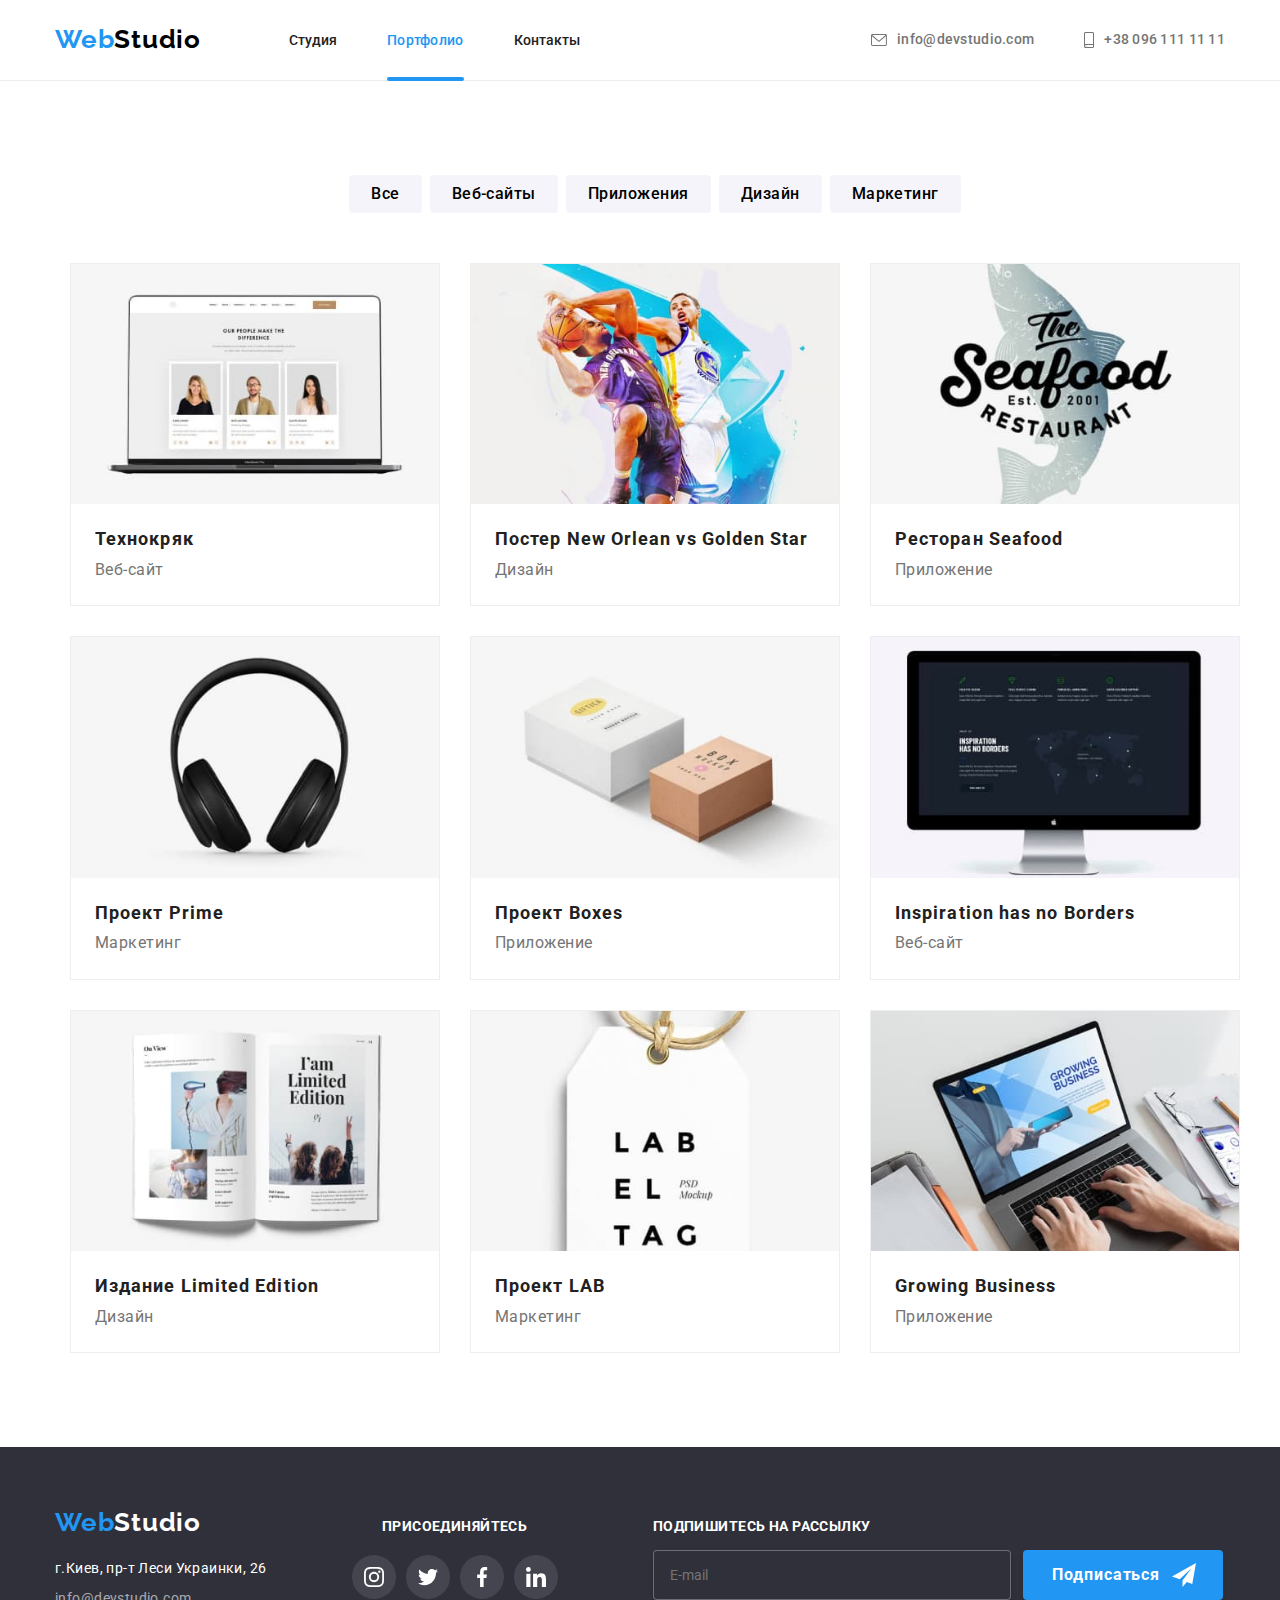
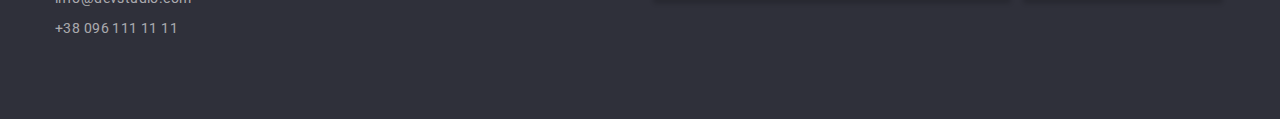
==== commit ca4f8026: "upd" ====
--- a/portfolio.html
+++ b/portfolio.html
@@ -122,12 +122,12 @@
                   <div class="project-thumb">
                     <img
                       srcset="
-                        ./images/notebookmobile@1x.jpg  450w,
-                        ./images/notebookmobile@2x.jpg  900w
-                        ./images/notetablet1x.jpg       354w,
-                        ./images/notetablet2x.jpg       708w,
-                        ./images/notebook@1x.jpg        370w,
-                        ./images/notebook@2x.jpg        740w
+                        ./images/notebookmobile@1x.jpg 1x,
+                        ./images/notebookmobile@2x.jpg 2x,
+                        ./images/notetablet@1x.jpg     1x,
+                        ./images/notetablet@2x.jpg     2x,
+                        ./images/notebook@1x.jpg       1x,
+                        ./images/notebook@2x.jpg       2x
                       "
                       src="./images/notebook@1x.jpg"
                       width="370"
@@ -155,13 +155,13 @@
                   <div class="project-thumb">
                     <img
                       srcset="
-                          ./images/postermobile@1x.jpg  450w,
-                          ./images/postermobile@2x.jpg  900w
-                          ./images/postertablet1x.jpg   354w,
-                          ./images/postertablet2x.jpg   708w,
-                          ./images/poster@1x.jpg        370w,
-                          ./images/poster@2x.jpg        740w
-                        "
+                        ./images/postermobile@1x.jpg 1x,
+                        ./images/postermobile@2x.jpg 2x,
+                        ./images/postertablet@1x.jpg 1x,
+                        ./images/postertablet@2x.jpg 2x,
+                        ./images/poster@1x.jpg       1x,
+                        ./images/poster@2x.jpg       2x
+                      "
                       src="./images/poster@1x.jpg"
                       width="370"
                       alt="Постер Новый Орлеан против Золотой Звезды"
@@ -190,13 +190,13 @@
                   <div class="project-thumb">
                     <img
                       srcset="
-                          ./images/seafoodmobile@1x.jpg  450w,
-                          ./images/seafoodmobile@2x.jpg  900w
-                          ./images/seafoodtablet1x.jpg   354w,
-                          ./images/seafoodtablet2x.jpg   708w,
-                          ./images/seafood@1x.jpg        370w,
-                          ./images/seafood@2x.jpg        740w
-                        "
+                        ./images/seafoodmobile@1x.jpg 1x,
+                        ./images/seafoodmobile@2x.jpg 2x,
+                        ./images/seafoodtablet@1x.jpg 1x,
+                        ./images/seafoodtablet@2x.jpg 2x,
+                        ./images/seafood@1x.jpg       1x,
+                        ./images/seafood@2x.jpg       2x
+                      "
                       src="./images/seafood@1x.jpg"
                       width="370"
                       alt="Ресторан Сифуд"
@@ -223,13 +223,13 @@
                   <div class="project-thumb">
                     <img
                       srcset="
-                          ./images/headphonesmobile@1x.jpg  450w,
-                          ./images/headphonesmobile@2x.jpg  900w
-                          ./images/headphonestablet1x.jpg   354w,
-                          ./images/headphonestablet2x.jpg   708w,
-                          ./images/headphones@1x.jpg        370w,
-                          ./images/headphones@2x.jpg        740w
-                        "
+                        ./images/headphonesmobile@1x.jpg 1x,
+                        ./images/headphonesmobile@2x.jpg 2x,
+                        ./images/headphonestablet@1x.jpg 1x,
+                        ./images/headphonestablet@2x.jpg 2x,
+                        ./images/headphones@1x.jpg       1x,
+                        ./images/headphones@2x.jpg       2x
+                      "
                       src="./images/headphones@1x.jpg"
                       width="370"
                       alt="Проект Прайм"
@@ -256,13 +256,13 @@
                   <div class="project-thumb">
                     <img
                       srcset="
-                          ./images/boxesmobile@1x.jpg  450w,
-                          ./images/boxesmobile@2x.jpg  900w
-                          ./images/boxestablet1x.jpg   354w,
-                          ./images/boxestablet2x.jpg   708w,
-                          ./images/boxes@1x.jpg        370w,
-                          ./images/boxes@2x.jpg        740w
-                        "
+                        ./images/boxesmobile@1x.jpg 1x,
+                        ./images/boxesmobile@2x.jpg 2x,
+                        ./images/boxestablet@1x.jpg 1x,
+                        ./images/boxestablet@2x.jpg 2x,
+                        ./images/boxes@1x.jpg       1x,
+                        ./images/boxes@2x.jpg       2x
+                      "
                       src="./images/boxes@1x.jpg"
                       width="370"
                       alt="Проект Боксес"
@@ -289,13 +289,13 @@
                   <div class="project-thumb">
                     <img
                       srcset="
-                          ./images/inspirationmobile@1x.jpg  450w,
-                          ./images/inspirationmobile@2x.jpg  900w
-                          ./images/inspirationtablet1x.jpg   354w,
-                          ./images/inspirationtablet2x.jpg   708w,
-                          ./images/inspiration@1x.jpg        370w,
-                          ./images/inspiration@2x.jpg        740w
-                        "
+                        ./images/inspirationmobile@1x.jpg 1x,
+                        ./images/inspirationmobile@2x.jpg 2x,
+                        ./images/inspirationtablet@1x.jpg 1x,
+                        ./images/inspirationtablet@2x.jpg 2x,
+                        ./images/inspiration@1x.jpg       1x,
+                        ./images/inspiration@2x.jpg       2x
+                      "
                       src="./images/inspiration@1x.jpg"
                       width="370"
                       alt="Вдохновление не имеет Границ"
@@ -322,13 +322,13 @@
                   <div class="project-thumb">
                     <img
                       srcset="
-                          ./images/limitedmobile@1x.jpg  450w,
-                          ./images/limitedmobile@2x.jpg  900w
-                          ./images/limitedtablet1x.jpg   354w,
-                          ./images/limitedtablet2x.jpg   708w,
-                          ./images/limited@1x.jpg        370w,
-                          ./images/limited@2x.jpg        740w
-                        "
+                        ./images/limitedmobile@1x.jpg 1x,
+                        ./images/limitedmobile@2x.jpg 2x,
+                        ./images/limitedtablet@1x.jpg 1x,
+                        ./images/limitedtablet@2x.jpg 2x,
+                        ./images/limited@1x.jpg       1x,
+                        ./images/limited@2x.jpg       2x
+                      "
                       src="./images/limited@1x.jpg"
                       width="370"
                       alt="Ограниченное Издание"
@@ -355,13 +355,13 @@
                   <div class="project-thumb">
                     <img
                       srcset="
-                          ./images/labmobile@1x.jpg  450w,
-                          ./images/labmobile@2x.jpg  900w
-                          ./images/labtablet1x.jpg   354w,
-                          ./images/labtablet2x.jpg   708w,
-                          ./images/lab@1x.jpg        370w,
-                          ./images/lab@2x.jpg        740w
-                        "
+                        ./images/labmobile@1x.jpg 1x,
+                        ./images/labmobile@2x.jpg 2x,
+                        ./images/labtablet@1x.jpg 1x,
+                        ./images/labtablet@2x.jpg 2x,
+                        ./images/lab@1x.jpg       1x,
+                        ./images/lab@2x.jpg       2x
+                      "
                       src="./images/lab@1x.jpg"
                       width="370"
                       alt="Проект ЛАБ"
@@ -388,12 +388,12 @@
                   <div class="project-thumb">
                     <img
                       srcset="
-                          ./images/businessmobile@1x.jpg  450w,
-                          ./images/businessmobile@2x.jpg  900w
-                          ./images/businesstablet1x.jpg   354w,
-                          ./images/businesstablet2x.jpg   708w,
-                          ./images/business@1x.jpg        370w,
-                          ./images/business@2x.jpg        740w
+                          ./images/businessmobile@1x.jpg  1x,
+                          ./images/businessmobile@2x.jpg  2X,
+                          ./images/businesstablet@1x.jpg  1x,
+                          ./images/businesstablet@2x.jpg  2X,
+                          ./images/business@1x.jpg        1x,
+                          ./images/business@2x.jpg        2X
                         "
                       src="./images/business@1x.jpg"
                       width="370"
@@ -423,7 +423,7 @@
     </main>
     <footer class="footer">
       <div class="section__container section__container--footer">
-        <div class="addres-block">
+        <div class="address-block">
           <a href="/" class="footer-logo">
             <span class="web">Web</span
             ><span class="studio-lighten">Studio</span>
@@ -505,6 +505,5 @@
     </footer>
 
     <script src="./js/mobile-menu.js"></script>
-    <script src="./js/modal.js"></script>
   </body>
 </html>
--- a/css/main.min.css
+++ b/css/main.min.css
@@ -1,2 +1,2 @@
-/*! modern-normalize v1.1.0 | MIT License | https://github.com/sindresorhus/modern-normalize */*,::before,::after{-webkit-box-sizing:border-box;box-sizing:border-box}html{line-height:1.15;-webkit-text-size-adjust:100%;-moz-tab-size:4;-o-tab-size:4;tab-size:4}body{margin:0;font-family:system-ui,-apple-system,"Segoe UI",Roboto,Helvetica,Arial,sans-serif,"Apple Color Emoji","Segoe UI Emoji"}hr{height:0;color:inherit}abbr[title]{-webkit-text-decoration:underline dotted;text-decoration:underline dotted}b,strong{font-weight:bolder}code,kbd,samp,pre{font-family:ui-monospace, SFMono-Regular, Consolas, "Liberation Mono", Menlo, monospace;font-size:1em}small{font-size:80%}sub,sup{font-size:75%;line-height:0;position:relative;vertical-align:baseline}sub{bottom:-0.25em}sup{top:-0.5em}table{text-indent:0;border-color:inherit}button,input,optgroup,select,textarea{font-family:inherit;font-size:100%;line-height:1.15;margin:0}button,select{text-transform:none}button,[type="button"],[type="reset"],[type="submit"]{-webkit-appearance:button}::-moz-focus-inner{border-style:none;padding:0}:-moz-focusring{outline:1px dotted ButtonText}:-moz-ui-invalid{box-shadow:none}legend{padding:0}progress{vertical-align:baseline}::-webkit-inner-spin-button,::-webkit-outer-spin-button{height:auto}[type="search"]{-webkit-appearance:textfield;outline-offset:-2px}::-webkit-search-decoration{-webkit-appearance:none}::-webkit-file-upload-button{-webkit-appearance:button;font:inherit}summary{display:list-item}body{font-family:Roboto, sans-serif;font-weight:400;font-size:14px;line-height:1.5;background-color:#ffffff;color:#757575;margin:0}body ul{list-style:none}body a{text-decoration:none}body a:visited{color:#212121}.header{position:relative;width:auto;background-color:#fff;border-bottom:1px solid #ececec}@media screen and (min-width: 768px){.header{position:static}}.header .header__container{padding-left:15px;padding-right:15px;margin:0 auto;display:-webkit-box;display:-ms-flexbox;display:flex;-webkit-box-align:center;-ms-flex-align:center;align-items:center}@media screen and (max-width: 767px){.header .header__container{width:100%}}@media screen and (min-width: 768px){.header .header__container{width:768px}}@media screen and (min-width: 1200px){.header .header__container{-webkit-box-pack:justify;-ms-flex-pack:justify;justify-content:space-between;width:1200px}}.header__logo{display:-webkit-inline-box;display:-ms-inline-flexbox;display:inline-flex}@media screen and (max-width: 767px){.header__logo{padding-top:16px;padding-bottom:16px}}@media screen and (min-width: 768px){.header__logo{padding-top:0;padding-bottom:0}}.web{font-family:Raleway;font-weight:700;font-size:26px;line-height:1.2;letter-spacing:0.03em;color:#2196f3}.studio{font-family:Raleway;font-weight:700;font-size:26px;line-height:1.2;letter-spacing:0.03em;color:#000000}@media screen and (max-width: 767px){.navigation{display:none;position:absolute;left:0;top:100%;width:100%;overflow:hidden;z-index:2;background-color:#fff;padding-left:40px;padding-right:40px;padding-top:43px;padding-bottom:43px;-webkit-box-shadow:0px 4px 8px rgba(0,0,0,0.04),0px 2px 4px rgba(0,0,0,0.08),0px 1px 3px rgba(0,0,0,0.16);box-shadow:0px 4px 8px rgba(0,0,0,0.04),0px 2px 4px rgba(0,0,0,0.08),0px 1px 3px rgba(0,0,0,0.16)}}.navigation.is-open{display:block}.navigation.is-open ~ .menu-button .menu-open{display:none}.navigation.is-open ~ .menu-button .menu-close{display:block}@media screen and (min-width: 768px){.navigation{position:static;display:-webkit-box;display:-ms-flexbox;display:flex;-webkit-box-align:center;-ms-flex-align:center;align-items:center;height:auto;overflow:visible}}@media screen and (min-width: 1200px){.navigation{max-width:1600px;width:1200px}}@media screen and (max-width: 767px){.menu-button{position:absolute;top:22px;right:23px;display:-webkit-inline-box;display:-ms-inline-flexbox;display:inline-flex;-webkit-box-align:center;-ms-flex-align:center;align-items:center;padding:0;margin:0;border:none;background-color:transparent}.menu-button:hover,.menu-button:focus{fill:#2196f3}.menu-button .menu-close{display:none}}@media screen and (min-width: 768px){.menu-button{display:none}}@media screen and (min-width: 768px){.navbar{margin:0;margin-left:-15px;padding:0;display:-webkit-box;display:-ms-flexbox;display:flex;-webkit-box-align:center;-ms-flex-align:center;align-items:center}}@media screen and (min-width: 1200px){.navbar{margin-left:0}}.nav-list{color:#212121;margin:0}.nav-list:hover,.nav-list:focus{color:#2196f3;-webkit-transform:transition;transform:transition}@media screen and (max-width: 767px){.nav-list{display:-webkit-box;display:-ms-flexbox;display:flex;-webkit-box-orient:vertical;-webkit-box-direction:normal;-ms-flex-direction:column;flex-direction:column;margin:0;padding:0}}@media screen and (min-width: 768px){.nav-list{display:-webkit-box;display:-ms-flexbox;display:flex;-webkit-box-align:center;-ms-flex-align:center;align-items:center;margin-left:88px;margin-right:0px;margin-top:0px;margin-bottom:0px;padding-left:0px}}@media screen and (max-width: 767px){.nav-list__item{margin:0}.nav-list__item:not(:last-child){margin-bottom:32px}}@media screen and (min-width: 768px){.nav-list__item{margin-top:0px;margin-bottom:0px}.nav-list__item:not(:last-child){margin-right:50px;margin-bottom:0px}}@media screen and (min-width: 480px){.nav-list__item.current{padding:0}}@media screen and (min-width: 768px){.nav-list__item.current{position:relative;margin-top:0px;margin-bottom:0px;padding:0}}@media screen and (min-width: 1200px){.nav-list__item.current{position:relative;margin-top:0px;margin-bottom:0px;padding:0}}.nav-list__link{color:#212121;-webkit-transition-property:color;transition-property:color;-webkit-transition-duration:250ms;transition-duration:250ms;-webkit-transition-timing-function:cubic-bezier(0.4, 0, 0.2, 1);transition-timing-function:cubic-bezier(0.4, 0, 0.2, 1)}.nav-list__link:hover,.nav-list__link:focus{color:#2196f3;-webkit-transform:color;transform:color}@media screen and (max-width: 767px){.nav-list__link.current::after{display:none}}@media screen and (min-width: 768px){.nav-list__link.current::after{position:absolute;left:0;bottom:-1.3px;content:"";width:100%;height:4px;background-color:#2196f3;border-radius:4px}}@media screen and (min-width: 1200px){.nav-list__link.current::after{position:absolute;left:0;bottom:-1.3px;content:"";width:100%;height:4px;background-color:#2196f3;border-radius:4px}}@media screen and (max-width: 767px){.nav-list__link{font-size:40px;font-style:normal;font-weight:500;line-height:1.2;letter-spacing:0.02em;text-align:left}}@media screen and (min-width: 768px){.nav-list__link{font-size:14px;line-height:1.1;font-weight:500;padding-top:32px;padding-bottom:32px;text-align:center}}@media screen and (min-width: 1200px){.nav-list__link{font-size:14px;line-height:1.1;font-weight:500;padding-top:32px;padding-bottom:32px;text-align:center}}.nav-list__link.current{color:#2196f3}@media screen and (min-width: 480px){.nav-list__link.current{font-size:40px;line-height:1.2;letter-spacing:0.02em;text-align:left}}@media screen and (min-width: 768px){.nav-list__link.current{position:relative;font-size:14px;line-height:1.1;letter-spacing:0.02em;font-weight:500;padding-top:32px;padding-bottom:32px}}@media screen and (max-width: 767px){.contacts-bar{display:-webkit-box;display:-ms-flexbox;display:flex;-webkit-box-orient:vertical;-webkit-box-direction:reverse;-ms-flex-direction:column-reverse;flex-direction:column-reverse;padding:0;margin:0;margin-top:170px;margin-bottom:-30px}}@media screen and (min-width: 768px){.contacts-bar{display:inline;padding:0;padding-top:13px;padding-bottom:13px;padding-left:0px;margin:0;margin-left:40px}}@media screen and (min-width: 1200px){.contacts-bar{display:-webkit-box;display:-ms-flexbox;display:flex;margin-left:auto;-webkit-box-align:center;-ms-flex-align:center;align-items:center;padding:0;padding-left:0px;margin-bottom:0px;margin-top:0px}}.contacts-bar__item{margin:0}@media screen and (max-width: 767px){.contacts-bar__item{margin-top:auto}.contacts-bar__item:first-child{margin-bottom:64px;font-size:24px}.contacts-bar__item:last-child{font-size:34px;font-weight:500;line-height:1.2;letter-spacing:0.02em;text-align:left}.contacts-bar__item:last-of-type .contacts-bar__link{color:#2196f3}}@media screen and (min-width: 768px){.contacts-bar__item{margin-left:auto;margin-bottom:10px}.contacts-bar__item:last-child{margin-bottom:0px}}@media screen and (min-width: 1200px){.contacts-bar__item{margin-right:50px;margin-top:0px;margin-bottom:0px}.contacts-bar__item:nth-child(2){padding-right:0px;margin-right:0px}}.contacts-bar__link{color:#757575;-webkit-transition-property:color;transition-property:color;-webkit-transition-duration:250ms;transition-duration:250ms;-webkit-transition-timing-function:cubic-bezier(0.4, 0, 0.2, 1);transition-timing-function:cubic-bezier(0.4, 0, 0.2, 1)}@media screen and (max-width: 767px){.contacts-bar__link{display:block;padding:0;padding-top:16px}}@media screen and (min-width: 768px){.contacts-bar__link{display:inline}}@media screen and (min-width: 1200px){.contacts-bar__link{display:-webkit-box;display:-ms-flexbox;display:flex;-webkit-box-align:center;-ms-flex-align:center;align-items:center;text-decoration:none;font-family:inherit;font-weight:500;line-height:1.1;letter-spacing:0.02em;text-align:left;font-size:14px;padding:0;padding-top:32px;padding-bottom:32px}}.contacts-bar__link:hover,.contacts-bar__link:focus{color:#2196f3;-webkit-transform:color;transform:color}.contacts-bar__link:visited{color:#757575;text-decoration:none}.icon-envelope{margin-right:10px;fill:currentColor}@media screen and (max-width: 767px){.icon-envelope{display:none}}.icon-smartphone{margin-right:10px;fill:currentColor}@media screen and (max-width: 767px){.icon-smartphone{display:none}}.additional-list{margin:0;padding:0}@media screen and (max-width: 767px){.additional-list{display:-webkit-box;display:-ms-flexbox;display:flex;-ms-flex-wrap:wrap;flex-wrap:wrap;-webkit-box-align:center;-ms-flex-align:center;align-items:center}}@media screen and (min-width: 768px){.additional-list{display:none}}.additional-list__item{padding-right:10px;border-right:1px solid rgba(33,33,33,0.2)}.additional-list__item:last-child{padding:0;border:none}.additional-list__item:not(:first-child){margin-left:10px}.additional-list__link{color:#2196f3;font-family:Roboto;font-size:14px;font-style:normal;font-weight:500;line-height:1.2;letter-spacing:0.02em;text-align:left}@media screen and (max-width: 767px){.hero{height:400px;margin-left:auto;margin-right:auto;padding:118px 60px;background-color:#2f303a;background-image:-webkit-gradient(linear, left top, right top, from(rgba(47,48,58,0.4)), to(rgba(47,48,58,0.4))),url(../../images/background_mobile@1x.jpg);background-image:linear-gradient(to right, rgba(47,48,58,0.4), rgba(47,48,58,0.4)),url(../../images/background_mobile@1x.jpg);background-repeat:no-repeat;background-position:center;background-size:cover;-o-object-fit:cover;object-fit:cover}}@media screen and (max-width: 767px) and (min-device-pixel-ratio: 2), screen and (max-width: 767px) and (-webkit-min-device-pixel-ratio: 2), screen and (max-width: 767px) and (min-resolution: 192dpi), screen and (max-width: 767px) and (min-resolution: 2dppx){.hero{background-image:-webkit-gradient(linear, left top, right top, from(rgba(47,48,58,0.4)), to(rgba(47,48,58,0.4))),url(../../images/background_mobile@2x.jpg);background-image:linear-gradient(to right, rgba(47,48,58,0.4), rgba(47,48,58,0.4)),url(../../images/background_mobile@2x.jpg);background-repeat:no-repeat;background-position:center;-o-object-fit:cover;object-fit:cover}}@media screen and (min-width: 768px){.hero{height:400px;margin-left:auto;margin-right:auto;padding:118px 204px;background-color:#2f303a;background-image:-webkit-gradient(linear, left top, right top, from(rgba(47,48,58,0.4)), to(rgba(47,48,58,0.4))),url(../../images/background_tablet@1x.jpg);background-image:linear-gradient(to right, rgba(47,48,58,0.4), rgba(47,48,58,0.4)),url(../../images/background_tablet@1x.jpg);background-repeat:no-repeat;background-position:center;background-size:cover;-o-object-fit:cover;object-fit:cover}}@media screen and (min-width: 768px) and (min-device-pixel-ratio: 2), screen and (min-width: 768px) and (-webkit-min-device-pixel-ratio: 2), screen and (min-width: 768px) and (min-resolution: 192dpi), screen and (min-width: 768px) and (min-resolution: 2dppx){.hero{background-image:-webkit-gradient(linear, left top, right top, from(rgba(47,48,58,0.4)), to(rgba(47,48,58,0.4))),url(../../images/background_tablet@2x.jpg);background-image:linear-gradient(to right, rgba(47,48,58,0.4), rgba(47,48,58,0.4)),url(../../images/background_tablet@2x.jpg);background-repeat:no-repeat;background-position:center;-o-object-fit:cover;object-fit:cover}}@media screen and (min-width: 1200px){.hero{max-width:1600px;height:600px;margin-left:auto;margin-right:auto;padding-top:200px;padding-bottom:200px;background-color:#2f303a;background-image:-webkit-gradient(linear, left top, right top, from(rgba(47,48,58,0.4)), to(rgba(47,48,58,0.4))),url(../../images/background@1x.jpg);background-image:linear-gradient(to right, rgba(47,48,58,0.4), rgba(47,48,58,0.4)),url(../../images/background@1x.jpg);background-repeat:no-repeat;background-position:center;-o-object-fit:cover;object-fit:cover}}@media screen and (min-width: 1200px) and (min-device-pixel-ratio: 2), screen and (min-width: 1200px) and (-webkit-min-device-pixel-ratio: 2), screen and (min-width: 1200px) and (min-resolution: 192dpi), screen and (min-width: 1200px) and (min-resolution: 2dppx){.hero{background-image:-webkit-gradient(linear, left top, right top, from(rgba(47,48,58,0.4)), to(rgba(47,48,58,0.4))),url(../../images/background@2x.jpg);background-image:linear-gradient(to right, rgba(47,48,58,0.4), rgba(47,48,58,0.4)),url(../../images/background@2x.jpg);background-repeat:no-repeat;background-position:center;-o-object-fit:cover;object-fit:cover}}.hero__title{padding-bottom:30px;margin:0;font-family:inherit;font-style:normal;text-align:center;font-weight:900;text-transform:uppercase;color:#fff}@media screen and (max-width: 767px){.hero__title{font-size:26px;line-height:1.6;letter-spacing:0.06em}}@media screen and (min-width: 768px){.hero__title{font-size:26px;line-height:1.6;letter-spacing:0.06em}}@media screen and (min-width: 1200px){.hero__title{font-size:44px;line-height:1.4;letter-spacing:0.06em}}.hero__button{font-family:inherit;font-weight:700;font-style:normal;font-size:16px;line-height:1.6;background-color:#2196f3;color:#fff;display:block;margin-left:auto;margin-right:auto;margin-bottom:0;margin-top:0;border-radius:4px;-webkit-box-shadow:0px 4px 4px 0px rgba(0,0,0,0.15);box-shadow:0px 4px 4px 0px rgba(0,0,0,0.15);padding-left:32px;padding-right:32px;padding-top:10px;padding-bottom:10px;cursor:pointer}.backdrop{position:fixed;top:0;left:0;width:100%;height:100%;background-color:rgba(0,0,0,0.2);opacity:1;-webkit-transition-property:opacity;transition-property:opacity;-webkit-transition-duration:250ms;transition-duration:250ms;-webkit-transition-timing-function:cubic-bezier(0.4, 0, 0.2, 1);transition-timing-function:cubic-bezier(0.4, 0, 0.2, 1)}.backdrop.is-hidden{opacity:0;pointer-events:none}.backdrop.is-hidden .modal{-webkit-transform:scale(0.5) translate(-50%, -50%);transform:scale(0.5) translate(-50%, -50%)}.modal{position:absolute;top:50%;left:50%;overflow:hidden;background-color:#fff;-webkit-transform:scale(1) translate(-50%, -50%);transform:scale(1) translate(-50%, -50%);-webkit-transition:-webkit-transform 250ms cubic-bezier(0.4, 0, 0.2, 1);transition:-webkit-transform 250ms cubic-bezier(0.4, 0, 0.2, 1);transition:transform 250ms cubic-bezier(0.4, 0, 0.2, 1);transition:transform 250ms cubic-bezier(0.4, 0, 0.2, 1), -webkit-transform 250ms cubic-bezier(0.4, 0, 0.2, 1);-webkit-box-shadow:0px 2px 1px 0px rgba(0,0,0,0.2),0px 1px 1px 0px rgba(0,0,0,0.14),0px 1px 3px 0px rgba(0,0,0,0.12);box-shadow:0px 2px 1px 0px rgba(0,0,0,0.2),0px 1px 1px 0px rgba(0,0,0,0.14),0px 1px 3px 0px rgba(0,0,0,0.12);border-radius:4px}@media screen and (max-width: 767px){.modal{max-width:450px;max-height:609px}}@media screen and (min-width: 768px){.modal{max-width:450px;max-height:609px}}@media screen and (min-width: 1200px){.modal{max-width:528px;min-height:581px}}.modal__button{position:absolute;top:8px;right:8px;padding:0;width:30px;height:30px;display:-webkit-box;display:-ms-flexbox;display:flex;-webkit-box-pack:center;-ms-flex-pack:center;justify-content:center;-webkit-box-align:center;-ms-flex-align:center;align-items:center;border-radius:50%;border:1px solid rgba(0,0,0,0.1);fill:#000000;color:#000000;background-color:transparent;-webkit-transition:fill 250ms cubic-bezier(0.4, 0, 0.2, 1),color 250ms cubic-bezier(0.4, 0, 0.2, 1);transition:fill 250ms cubic-bezier(0.4, 0, 0.2, 1),color 250ms cubic-bezier(0.4, 0, 0.2, 1);cursor:pointer}.modal__button:hover,.modal__button:focus,.modal__button:active{fill:#2196f3;color:#2196f3;-webkit-transform:transition;transform:transition}.modal-form__container{display:-webkit-box;display:-ms-flexbox;display:flex;-webkit-box-orient:vertical;-webkit-box-direction:normal;-ms-flex-direction:column;flex-direction:column;max-width:528px;min-height:581px;padding:40px;margin:0}.modal-form__title{font-family:inherit;font-size:20px;font-weight:700;line-height:1.1;letter-spacing:0.03em;text-align:center;color:#212121;margin:0;margin-bottom:12px}.form-field{display:block;position:relative;font-family:inherit;font-size:12px;font-weight:400;line-height:1.1;letter-spacing:0.01em;text-align:left;margin-bottom:10px}.form-field:nth-child(5){margin-bottom:0}.form-field__input{position:relative;padding-left:42px;margin-top:4px;height:40px;border-radius:4px;border:1px solid rgba(33,33,33,0.2);-webkit-transition:border 250ms cubic-bezier(0.4, 0, 0.2, 1);transition:border 250ms cubic-bezier(0.4, 0, 0.2, 1);font-family:inherit;font-size:14px;font-weight:400;line-height:1.1;letter-spacing:0.01em;text-align:left;color:#212121;cursor:pointer}.form-field__input:hover,.form-field__input:focus{border:1px solid #2196f3;outline:none}@media screen and (max-width: 767px){.form-field__input{width:370px}}@media screen and (min-width: 768px){.form-field__input{width:370px}}@media screen and (min-width: 1200px){.form-field__input{width:448px}}.form-field__label-name{color:#757575;font-family:inherit;font-size:12px;font-weight:400;line-height:1.1;letter-spacing:0.01em;text-align:left}.form-field__label-icon{position:absolute;left:12px;top:30px;fill:#212121;-webkit-transition-property:fill;transition-property:fill;-webkit-transition-duration:250ms;transition-duration:250ms;-webkit-transition-timing-function:cubic-bezier(0.4, 0, 0.2, 1);transition-timing-function:cubic-bezier(0.4, 0, 0.2, 1)}.form-field__input:focus ~ .form-field__label-icon,.form-field__input:hover ~ .form-field__label-icon{fill:#2196f3}.form-field__text-input{margin-top:4px;padding-top:12px;padding-left:12px;height:120px;resize:none;border:1px solid rgba(33,33,33,0.2);border-radius:4px;-webkit-transition-property:border;transition-property:border;-webkit-transition-duration:250ms;transition-duration:250ms;-webkit-transition-timing-function:cubic-bezier(0.4, 0, 0.2, 1);transition-timing-function:cubic-bezier(0.4, 0, 0.2, 1);font-family:inherit;font-size:14px;font-weight:400;line-height:1.1;letter-spacing:0.01em;text-align:left;color:#212121;cursor:pointer}.form-field__text-input::-webkit-input-placeholder{color:rgba(117,117,117,0.5);font-family:inherit;font-size:12px;font-weight:400;line-height:1.1;letter-spacing:0.01em;text-align:left}.form-field__text-input:-ms-input-placeholder{color:rgba(117,117,117,0.5);font-family:inherit;font-size:12px;font-weight:400;line-height:1.1;letter-spacing:0.01em;text-align:left}.form-field__text-input::-ms-input-placeholder{color:rgba(117,117,117,0.5);font-family:inherit;font-size:12px;font-weight:400;line-height:1.1;letter-spacing:0.01em;text-align:left}.form-field__text-input::placeholder{color:rgba(117,117,117,0.5);font-family:inherit;font-size:12px;font-weight:400;line-height:1.1;letter-spacing:0.01em;text-align:left}.form-field__text-input:hover,.form-field__text-input:focus{border-color:#2196f3;outline:none}@media screen and (max-width: 767px){.form-field__text-input{width:370px}}@media screen and (min-width: 768px){.form-field__text-input{width:370px}}@media screen and (min-width: 1200px){.form-field__text-input{width:448px}}.field-checkbox{position:relative;display:-webkit-box;display:-ms-flexbox;display:flex;-webkit-box-align:center;-ms-flex-align:center;align-items:center;font-family:Roboto;font-size:14px;font-style:normal;font-weight:400;line-height:1.5;letter-spacing:0.03em;text-align:left;margin-top:20px;margin-bottom:30px}.field-checkbox__browser{position:absolute;width:1px;height:1px;margin:-1px;border:0;padding:0;clip:rect(0 0 0 0);overflow:hidden}.field-checkbox__custom{position:absolute;top:3px;border:2px solid #212121;border-radius:2px;width:16px;height:15px;margin-right:7px;cursor:pointer;-webkit-transition-property:border-color, fill;transition-property:border-color, fill;-webkit-transition-duration:250ms;transition-duration:250ms;-webkit-transition-timing-function:cubic-bezier(0.4, 0, 0.2, 1);transition-timing-function:cubic-bezier(0.4, 0, 0.2, 1)}.field-checkbox__custom:hover,.field-checkbox__custom:focus{border-color:#2196f3;-webkit-transform:transition;transform:transition}@media screen and (max-width: 767px){.field-checkbox__custom{left:0px}}@media screen and (min-width: 768px){.field-checkbox__custom{left:0px}}@media screen and (min-width: 1200px){.field-checkbox__custom{position:absolute;left:10px}}.field-checkbox__browser:checked+.field-checkbox__custom{background-image:url(../images/check.svg);background-position:center;background-repeat:no-repeat;background-origin:border-box;background-size:cover;-o-object-fit:fill;object-fit:fill;border-color:#2196f3;fill:#2196f3}.field-checkbox__agreement{display:inline-block;margin:0;padding:0;font-weight:400;letter-spacing:0.03em;text-align:left;color:#757575}@media screen and (max-width: 767px){.field-checkbox__agreement{margin-left:27px;font-size:12px;line-height:1.2}}@media screen and (min-width: 768px){.field-checkbox__agreement{margin-left:27px;font-size:12px;line-height:1.2}}@media screen and (min-width: 1200px){.field-checkbox__agreement{margin-left:36px;font-size:14px;line-height:1.7}}.field-checkbox__policy-agreement{text-decoration:underline;color:#2196f3}.field-checkbox__policy-agreement:visited{color:#2196f3}.modal-form__submit-button{display:block;font-family:inherit;font-size:16px;font-weight:700;line-height:1.9;letter-spacing:0.06em;text-align:center;padding-top:10px;padding-bottom:10px;padding-left:55px;padding-right:55px;background-color:#2196f3;color:#fff;-webkit-box-shadow:0px 4px 4px 0px rgba(0,0,0,0.15);box-shadow:0px 4px 4px 0px rgba(0,0,0,0.15);border-radius:4px;border:none;margin-left:auto;margin-right:auto}@media screen and (max-width: 767px){.section{padding-top:60px;padding-bottom:60px}}@media screen and (min-width: 768px){.section{padding-top:60px;padding-bottom:60px}}@media screen and (min-width: 1200px){.section{padding-top:94px;padding-bottom:94px}}.section__container{display:-webkit-box;display:-ms-flexbox;display:flex;padding-left:15px;padding-right:15px;margin:0 auto}@media screen and (max-width: 767px){.section__container{width:100%}}@media screen and (min-width: 768px){.section__container{width:768px}}@media screen and (min-width: 1200px){.section__container{-webkit-box-pack:justify;-ms-flex-pack:justify;justify-content:space-between;width:1200px}}.advantages{display:-webkit-box;display:-ms-flexbox;display:flex;-ms-flex-wrap:wrap;flex-wrap:wrap;margin:0 auto;padding:0}@media screen and (max-width: 767px){.advantages{-webkit-box-orient:vertical;-webkit-box-direction:normal;-ms-flex-direction:column;flex-direction:column;-webkit-box-align:center;-ms-flex-align:center;align-items:center}}@media screen and (min-width: 768px){.advantages{-webkit-box-orient:unset;-webkit-box-direction:unset;-ms-flex-direction:unset;flex-direction:unset}}@media screen and (max-width: 767px){.advantages__item{width:450px;margin:0 auto;margin-bottom:30px}.advantages__item:last-child{margin-bottom:0px}}@media screen and (min-width: 768px){.advantages__item{width:354px;margin-right:30px}.advantages__item:nth-child(2n){margin-right:0px}}@media screen and (min-width: 1200px){.advantages__item{width:270px;margin-right:30px}.advantages__item:nth-child(2n){margin-right:30px}.advantages__item:last-child{margin-right:0px}}.advantages__logo{height:120px;padding-top:25px;padding-bottom:25px;border-radius:4px}@media screen and (max-width: 767px){.advantages__logo{max-width:450px;padding-left:192px;padding-right:192px;padding-top:25px;padding-bottom:25px;background-color:#f5f4fa}}@media screen and (min-width: 768px){.advantages__logo{width:354px;padding-left:144px;padding-right:144px;padding-top:25px;padding-bottom:25px;background-color:#f5f4fa}}@media screen and (min-width: 1200px){.advantages__logo{width:270px;height:120px;padding-left:102px;padding-right:102px;background-color:#f5f4fa}}.advantages__title{font-style:700;text-transform:uppercase;font-size:14px;letter-spacing:0.03em;line-height:1.1;color:#212121}.advantages__text{color:#757575}@media screen and (max-width: 767px){.section.shortened{display:none}}@media screen and (min-width: 768px){.section.shortened{display:none}}@media screen and (min-width: 1200px){.section.shortened{display:block;padding-top:0;padding-bottom:94px}}.section__title{font-size:36px;font-weight:700;line-height:1.17;letter-spacing:0.03em;text-align:center;color:#212121}.examples{display:-webkit-box;display:-ms-flexbox;display:flex;-ms-flex-wrap:wrap;flex-wrap:wrap;-webkit-box-pack:center;-ms-flex-pack:center;justify-content:center;margin-top:0;margin-bottom:0;padding:0}.examples__item{position:relative;margin-right:30px}.examples__item:nth-child(3){margin-right:0px}.examples__image{display:block}.examples__discription{position:absolute;left:0;bottom:0;display:-webkit-box;display:-ms-flexbox;display:flex;-webkit-box-align:center;-ms-flex-align:center;align-items:center;-webkit-box-pack:center;-ms-flex-pack:center;justify-content:center;width:100%;height:70px;margin:0;padding:0;font-size:14px;font-style:normal;font-weight:700;line-height:1.1;letter-spacing:0.03em;text-align:center;text-transform:uppercase;color:#fff;background-color:rgba(47,48,58,0.8)}.section.darken{background-color:#f5f4fa;padding-top:60px;padding-bottom:60px}@media screen and (min-width: 1200px){.section.darken{padding-top:94px;padding-bottom:94px}}@media screen and (max-width: 767px){.section__container--team{-webkit-box-pack:center;-ms-flex-pack:center;justify-content:center;width:480px}}@media screen and (min-width: 768px){.section__container--team{-webkit-box-pack:center;-ms-flex-pack:center;justify-content:center;width:768px}}@media screen and (min-width: 1200px){.section__container--team{-webkit-box-pack:justify;-ms-flex-pack:justify;justify-content:space-between;width:1200px}}.section__title{margin-top:0px}@media screen and (max-width: 767px){.section__title{font-size:28px;margin-bottom:30px}}@media screen and (min-width: 768px){.section__title{font-size:28px;margin-bottom:30px}}@media screen and (min-width: 1200px){.section__title{font-size:36px;margin-bottom:50px}}.team-list{display:-webkit-box;display:-ms-flexbox;display:flex;margin-top:0px;margin-bottom:0px;padding-left:0px}@media screen and (max-width: 767px){.team-list{-webkit-box-orient:vertical;-webkit-box-direction:normal;-ms-flex-direction:column;flex-direction:column;-webkit-box-pack:center;-ms-flex-pack:center;justify-content:center}}@media screen and (min-width: 768px){.team-list{width:768px;-ms-flex-wrap:wrap;flex-wrap:wrap;-webkit-box-pack:center;-ms-flex-pack:center;justify-content:center;-webkit-box-orient:unset;-webkit-box-direction:unset;-ms-flex-direction:unset;flex-direction:unset}}@media screen and (min-width: 1200px){.team-list{width:1200px;-webkit-box-orient:unset;-webkit-box-direction:unset;-ms-flex-direction:unset;flex-direction:unset;-webkit-box-pack:center;-ms-flex-pack:center;justify-content:center}}.team-list__item{text-align:center;-webkit-box-shadow:0px 2px 1px 0px #00000033, 0px 1px 1px 0px #00000024, 0px 1px 3px 0px #0000001f;box-shadow:0px 2px 1px 0px #00000033, 0px 1px 1px 0px #00000024, 0px 1px 3px 0px #0000001f;background-color:#fff}.team-list__item img{display:block;width:100%}@media screen and (max-width: 767px){.team-list__item{width:450px;margin:0;margin-bottom:30px}.team-list__item:last-child{margin-bottom:0px}}@media screen and (min-width: 768px){.team-list__item{width:354px;display:-webkit-box;display:-ms-flexbox;display:flex;-ms-flex-wrap:wrap;flex-wrap:wrap;margin:0;margin-right:30px;margin-bottom:30px}.team-list__item:nth-child(2n){margin-right:0px}.team-list__item:nth-last-child(-n+2){margin-bottom:0px}}@media screen and (min-width: 1200px){.team-list__item{width:270px;margin-right:30px;margin-left:0;margin-bottom:0}.team-list__item:nth-child(2n){margin-right:30px}.team-list__item:nth-child(4){margin-right:0px}}.worker{padding-top:30px;padding-bottom:16px;padding-left:60px;padding-right:59px;margin:0 auto}.examples .works-examples,.team .team-title{font-size:36px;font-weight:700;line-height:1.17;letter-spacing:0.03em;text-align:center;color:#212121}.worker__name{font-family:inherit;font-weight:500;font-size:16px;line-height:1.2;color:#212121;margin:0px;margin-bottom:10px}.worker__position{font-family:inherit;line-height:1.2;letter-spacing:0.03em;font-size:16px;color:#757575;margin:0px}.social-block{width:auto;padding-bottom:30px;margin:0 auto;display:-webkit-box;display:-ms-flexbox;display:flex;-webkit-box-pack:center;-ms-flex-pack:center;justify-content:center}.social-list{display:-webkit-box;display:-ms-flexbox;display:flex;-webkit-box-pack:center;-ms-flex-pack:center;justify-content:center;-webkit-box-align:center;-ms-flex-align:center;align-items:center;padding:0px}.social-list__item{display:-webkit-box;display:-ms-flexbox;display:flex;-webkit-box-pack:center;-ms-flex-pack:center;justify-content:center;-webkit-box-align:center;-ms-flex-align:center;align-items:center;margin-right:10px}.social-list__item:last-child{margin-right:0px}.social-container{padding-left:0px;margin:0;display:-webkit-box;display:-ms-flexbox;display:flex;-webkit-box-pack:center;-ms-flex-pack:center;justify-content:center;-webkit-box-align:center;-ms-flex-align:center;align-items:center}.social-container__link{display:-webkit-box;display:-ms-flexbox;display:flex;-webkit-box-pack:center;-ms-flex-pack:center;justify-content:center;-webkit-box-align:center;-ms-flex-align:center;align-items:center;width:44px;height:44px;border-radius:50%;fill:#afb1b8;-webkit-transition-property:fill, background-color;transition-property:fill, background-color;-webkit-transition-duration:250ms;transition-duration:250ms;-webkit-transition-timing-function:cubic-bezier(0.4, 0, 0.2, 1);transition-timing-function:cubic-bezier(0.4, 0, 0.2, 1)}.social-container__link:hover,.social-container__link:focus{fill:#fff;background-color:#2196f3;-webkit-transform:transition;transform:transition}.clients-list{display:-webkit-box;display:-ms-flexbox;display:flex;-ms-flex-wrap:wrap;flex-wrap:wrap;-webkit-box-align:center;-ms-flex-align:center;align-items:center;-webkit-box-pack:center;-ms-flex-pack:center;justify-content:center;padding:0px;margin-top:0px;margin-bottom:0px}@media screen and (max-width: 767px){.clients-list{margin:0 auto}}@media screen and (min-width: 1200px){.clients-list{margin:0 auto}}@media screen and (max-width: 767px){.clients-list__item{margin-left:15px;margin-right:15px;margin-bottom:30px}.clients-list__item:nth-last-child(-n+2){margin-bottom:0px}}@media screen and (min-width: 768px){.clients-list__item{-webkit-box-pack:center;-ms-flex-pack:center;justify-content:center;margin-right:30px;margin-bottom:30px}.clients-list__item:nth-last-child(-n+3){margin-bottom:0px}.clients-list__item:nth-child(3n){margin-right:0px}}@media screen and (min-width: 1200px){.clients-list__item{margin-bottom:0px;margin-right:30px}.clients-list__item:nth-child(3n){margin-right:30px}.clients-list__item:last-child{margin-right:0px}}.clients-list__logo{display:-webkit-box;display:-ms-flexbox;display:flex;-webkit-box-pack:center;-ms-flex-pack:center;justify-content:center;-webkit-box-align:center;-ms-flex-align:center;align-items:center;width:170px;height:92px;border:1px solid #afb1b8;border-radius:4px;fill:#afb1b8;-webkit-transition-property:fill, background-color, border-color;transition-property:fill, background-color, border-color;-webkit-transition-duration:250ms;transition-duration:250ms;-webkit-transition-timing-function:cubic-bezier(0.4, 0, 0.2, 1);transition-timing-function:cubic-bezier(0.4, 0, 0.2, 1)}.clients-list__logo:hover,.clients-list__logo:focus{fill:#2196f3;border-color:#2196f3;background-color:#fff;-webkit-transform:transition;transform:transition}.footer{background-color:#2f303a;padding-top:60px;padding-bottom:60px}.section__container--footer{display:-webkit-box;display:-ms-flexbox;display:flex}@media screen and (max-width: 767px){.section__container--footer{width:480px;-webkit-box-orient:vertical;-webkit-box-direction:normal;-ms-flex-direction:column;flex-direction:column;-webkit-box-pack:center;-ms-flex-pack:center;justify-content:center}}@media screen and (min-width: 768px){.section__container--footer{width:768px;-ms-flex-wrap:wrap;flex-wrap:wrap;-webkit-box-orient:unset;-webkit-box-direction:unset;-ms-flex-direction:unset;flex-direction:unset}}@media screen and (min-width: 1200px){.section__container--footer{-webkit-box-align:baseline;-ms-flex-align:baseline;align-items:baseline;width:1200px;padding-left:15px;padding-right:15px;margin:0 auto}}.footer-logo .studio-lighten{font-family:Raleway;font-weight:700;font-size:26px;line-height:1.2;letter-spacing:0.03em;color:#ffffff}.addres-block{display:inline}@media screen and (max-width: 767px){.addres-block{text-align:center}}@media screen and (min-width: 768px){.addres-block{text-align:center;margin-right:155px;margin-bottom:60px}}@media screen and (min-width: 1200px){.addres-block{text-align:left;display:inline;width:auto;padding:0;padding-right:15px;margin:0}}.adress{font-style:normal;margin:0;padding-left:0px}@media screen and (max-width: 767px){.adress{margin-bottom:60px}}@media screen and (min-width: 768px){.adress{margin-bottom:0}}.adress__physical-adress{font-family:inherit;line-height:1.5;text-align:left;letter-spacing:0.03em;font-size:14px;color:#ffffff;padding-top:20px;padding-bottom:9px}@media screen and (max-width: 767px){.adress__physical-adress{text-align:center}}@media screen and (min-width: 768px){.adress__physical-adress{text-align:center}}@media screen and (min-width: 1200px){.adress__physical-adress{text-align:left}}.adress__item{padding-bottom:9px}.address__link{font-family:inherit;font-size:14px;line-height:1.5;letter-spacing:0.03em;text-align:left;text-decoration:none;color:rgba(255,255,255,0.6);-webkit-transition-property:color;transition-property:color;-webkit-transition-duration:250ms;transition-duration:250ms;-webkit-transition-timing-function:cubic-bezier(0.4, 0, 0.2, 1);transition-timing-function:cubic-bezier(0.4, 0, 0.2, 1)}.address__link:hover,.address__link:focus{color:#2196f3;-webkit-transform:transition;transform:transition}.sign-block{width:auto;display:-webkit-box;display:-ms-flexbox;display:flex;-webkit-box-align:center;-ms-flex-align:center;align-items:center;-webkit-box-pack:center;-ms-flex-pack:center;justify-content:center}@media screen and (max-width: 767px){.sign-block{-webkit-box-orient:vertical;-webkit-box-direction:normal;-ms-flex-direction:column;flex-direction:column;margin:0}}@media screen and (min-width: 768px){.sign-block{-webkit-box-orient:vertical;-webkit-box-direction:normal;-ms-flex-direction:column;flex-direction:column;margin-bottom:60px;margin-left:72px}}@media screen and (min-width: 1200px){.sign-block{-webkit-box-orient:vertical;-webkit-box-direction:normal;-ms-flex-direction:column;flex-direction:column;margin-left:70px;margin-right:93px}}.sign-block__title{display:block;font-family:Roboto;text-transform:uppercase;font-size:14px;font-style:normal;font-weight:700;line-height:1.1;letter-spacing:0.03em;text-align:left;color:#fff;margin:0px;padding:0px;margin-bottom:20px}@media screen and (max-width: 767px){.sign-block__title{text-align:center}}.sign-list{display:-webkit-box;display:-ms-flexbox;display:flex}@media screen and (max-width: 767px){.sign-list{-webkit-box-pack:center;-ms-flex-pack:center;justify-content:center;margin-bottom:60px;padding-left:0}}@media screen and (min-width: 768px){.sign-list{padding:0}}@media screen and (min-width: 1200px){.sign-list{padding:0px;margin:0px}}.sign-list__item{margin-right:10px;width:44px;height:44px;border-radius:50%;-webkit-box-align:center;-ms-flex-align:center;align-items:center;background-color:rgba(255,255,255,0.1)}.sign-list__item:last-child{margin-right:0px}.sign-list__link{display:-webkit-box;display:-ms-flexbox;display:flex;-webkit-box-pack:center;-ms-flex-pack:center;justify-content:center;-webkit-box-align:center;-ms-flex-align:center;align-items:center;fill:#fff;padding:0px;margin:0px;width:44px;height:44px;border-radius:50%;-webkit-transition-property:background-color;transition-property:background-color;-webkit-transition-duration:250ms;transition-duration:250ms;-webkit-transition-timing-function:cubic-bezier(0.4, 0, 0.2, 1);transition-timing-function:cubic-bezier(0.4, 0, 0.2, 1)}.sign-list__link:hover,.sign-list__link:focus{fill:#fff;background-color:#2196f3;-webkit-transform:transition;transform:transition}.sign-container{width:auto;margin-left:0px;margin-right:auto;display:block;-webkit-box-pack:center;-ms-flex-pack:center;justify-content:center;-webkit-box-align:center;-ms-flex-align:center;align-items:center}@media screen and (min-width: 768px){.sign-container{margin:0 auto}}.sign-title{display:block;font-family:inherit;text-transform:uppercase;font-size:14px;font-weight:700;line-height:1.1;letter-spacing:0.03em;text-align:left;color:#fff;margin:0px;padding:0px;margin-bottom:15px}@media screen and (max-width: 767px){.sign-title{text-align:center}}@media screen and (min-width: 768px){.sign-title{text-align:center}}@media screen and (min-width: 1200px){.sign-title{text-align:left}}.sign-form{display:inline-block;position:relative;-webkit-box-align:center;-ms-flex-align:center;align-items:center;text-align:center}@media screen and (min-width: 768px){.sign-form{display:-webkit-box;display:-ms-flexbox;display:flex;-webkit-box-orient:vertical;-webkit-box-direction:normal;-ms-flex-direction:column;flex-direction:column;-webkit-box-align:center;-ms-flex-align:center;align-items:center}}@media screen and (min-width: 1200px){.sign-form{-webkit-box-orient:unset;-webkit-box-direction:unset;-ms-flex-direction:unset;flex-direction:unset}}.sign-form__input{position:relative;height:50px;padding-left:16px;border-radius:4px;border:1px solid rgba(255,255,255,0.3);background-color:#2f303a;color:#fff;-webkit-box-shadow:0px 4px 4px 0px rgba(0,0,0,0.15);box-shadow:0px 4px 4px 0px rgba(0,0,0,0.15);-webkit-transition:border 250ms cubic-bezier(0.4, 0, 0.2, 1);transition:border 250ms cubic-bezier(0.4, 0, 0.2, 1);cursor:pointer}.sign-form__input:hover,.sign-form__input:focus{border:1px solid #2196f3;outline:none}@media screen and (max-width: 767px){.sign-form__input{width:450px;margin-bottom:20px}}@media screen and (min-width: 768px){.sign-form__input{width:450px;margin-bottom:20px}}@media screen and (min-width: 1200px){.sign-form__input{margin-bottom:0;margin-right:12px;width:358px}}.sign-form__button{position:relative;width:200px;height:50px;margin:0;padding-left:29px;padding-top:10px;padding-bottom:10px;padding-right:28px;background-color:#2196f3;color:#fff;font-family:inherit;font-size:16px;font-weight:700;line-height:1.9;letter-spacing:0.06em;text-align:left;border-radius:4px;border:none;-webkit-box-shadow:0px 4px 4px 0px rgba(0,0,0,0.15);box-shadow:0px 4px 4px 0px rgba(0,0,0,0.15)}.sign-form__button:hover,.sign-form__button:focus{outline:none}.sign-form__button .icon-send{position:absolute;right:15px;top:50%;-webkit-transform:translate(-50%, -50%);transform:translate(-50%, -50%);fill:#fff}@media screen and (max-width: 767px){.sign-form__button{margin-left:auto;margin-right:auto}}@media screen and (min-width: 768px){.sign-form__button{margin-left:auto;margin-right:auto}}@media screen and (min-width: 1200px){.sign-form__button{margin:0}}.gallery__container{padding-left:15px;padding-right:15px}@media screen and (max-width: 767px){.gallery__container{width:480px}}@media screen and (min-width: 728px){.gallery__container{width:728px}}@media screen and (min-width: 1200px){.gallery__container{width:1200px;margin:0 auto}}.filter{display:-webkit-box;display:-ms-flexbox;display:flex}@media screen and (max-width: 767px){.filter{width:480px;padding-bottom:40px}}@media screen and (min-width: 768px){.filter{-webkit-box-pack:center;-ms-flex-pack:center;justify-content:center;padding-bottom:30px;width:auto}}@media screen and (min-width: 1200px){.filter{-webkit-box-pack:center;-ms-flex-pack:center;justify-content:center;padding-bottom:50px;width:1200px;margin:0 auto}}.filter__buttons{display:-webkit-box;display:-ms-flexbox;display:flex;padding:0px;margin:0px}@media screen and (max-width: 767px){.filter__buttons{-ms-flex-wrap:wrap;flex-wrap:wrap}}.filter__button{margin-right:8px}.filter__button:last-child{margin-right:0px}@media screen and (max-width: 767px){.filter__button{margin-bottom:15px}.filter__button:nth-child(-n+2){margin-bottom:0px}}.filter__radiobutton{font-family:inherit;font-size:16px;font-style:normal;font-weight:500;line-height:1.62;letter-spacing:0.03em;text-align:center;margin:0;padding-left:22px;padding-right:22px;padding-top:6px;padding-bottom:6px;border-radius:4px;border-width:2px;border-style:hidden;border-color:#f5f4fa;background-color:#f5f4fa;cursor:pointer;-webkit-transition-property:color, background-color, -webkit-box-shadow;transition-property:color, background-color, -webkit-box-shadow;transition-property:color, background-color, box-shadow;transition-property:color, background-color, box-shadow, -webkit-box-shadow;-webkit-transition-duration:250ms;transition-duration:250ms;-webkit-transition-timing-function:cubic-bezier(0.4, 0, 0.2, 1);transition-timing-function:cubic-bezier(0.4, 0, 0.2, 1)}.filter__radiobutton:active,.filter__radiobutton:hover,.filter__radiobutton:focus{-webkit-box-shadow:0px 2px 2px 0px rgba(0,0,0,0.12),0px 1px 2px 0px rgba(0,0,0,0.08),0px 3px 1px 0px rgba(0,0,0,0.1);box-shadow:0px 2px 2px 0px rgba(0,0,0,0.12),0px 1px 2px 0px rgba(0,0,0,0.08),0px 3px 1px 0px rgba(0,0,0,0.1);color:#fff;background-color:#2196f3;-webkit-transform:transition;transform:transition}.projects{display:-webkit-box;display:-ms-flexbox;display:flex}@media screen and (max-width: 767px){.projects{width:480px}}@media screen and (min-width: 768px){.projects{-webkit-box-pack:justify;-ms-flex-pack:justify;justify-content:space-between;width:768px}}@media screen and (min-width: 1200px){.projects{-webkit-box-pack:justify;-ms-flex-pack:justify;justify-content:space-between;width:1200px;margin:0 auto}}.projects-list{display:-webkit-box;display:-ms-flexbox;display:flex;-ms-flex-wrap:wrap;flex-wrap:wrap;padding-left:0px;margin-top:0px}@media screen and (max-width: 767px){.projects-list{width:480px;-webkit-box-orient:vertical;-webkit-box-direction:normal;-ms-flex-direction:column;flex-direction:column}}@media screen and (min-width: 768px){.projects-list{width:768px;-webkit-box-orient:unset;-webkit-box-direction:unset;-ms-flex-direction:unset;flex-direction:unset}}@media screen and (min-width: 1200px){.projects-list{-webkit-box-orient:unset;-webkit-box-direction:unset;-ms-flex-direction:unset;flex-direction:unset;width:1200px;margin:0 auto}}.projects-list__item{position:relative;border:1px solid #eee;-webkit-box-shadow:none;box-shadow:none}@media screen and (max-width: 767px){.projects-list__item{margin-bottom:30px;width:450px}.projects-list__item:last-child{margin-bottom:0px}}@media screen and (min-width: 768px){.projects-list__item{width:354px;margin-right:30px;margin-bottom:30px}.projects-list__item:nth-child(2n+2){margin-right:0px}.projects-list__item:last-child{margin-bottom:0px}}@media screen and (min-width: 1200px){.projects-list__item{margin-right:30px;margin-bottom:30px}.projects-list__item:nth-child(2n+2){margin-right:30px}.projects-list__item:nth-last-child(-n+3){margin-bottom:0px}.projects-list__item:nth-child(3n+3){margin-right:0px}}.project-thumb{position:relative;overflow:hidden}.project-thumb__image{display:block;width:100%}.project-thumb__overlay{position:absolute;top:0;left:0;width:100%;height:100%;background-color:rgba(33,150,243,0.9);opacity:0;-webkit-transform:translateY(100%);transform:translateY(100%);-webkit-transition:opacity 250ms cubic-bezier(0.4, 0, 0.2, 1),-webkit-transform 250ms cubic-bezier(0.4, 0, 0.2, 1);transition:opacity 250ms cubic-bezier(0.4, 0, 0.2, 1),-webkit-transform 250ms cubic-bezier(0.4, 0, 0.2, 1);transition:transform 250ms cubic-bezier(0.4, 0, 0.2, 1),opacity 250ms cubic-bezier(0.4, 0, 0.2, 1);transition:transform 250ms cubic-bezier(0.4, 0, 0.2, 1),opacity 250ms cubic-bezier(0.4, 0, 0.2, 1),-webkit-transform 250ms cubic-bezier(0.4, 0, 0.2, 1)}.project-list__link{display:block;text-decoration:none;color:inherit;-webkit-transition-property:-webkit-box-shadow;transition-property:-webkit-box-shadow;transition-property:box-shadow;transition-property:box-shadow, -webkit-box-shadow;-webkit-transition-duration:250ms;transition-duration:250ms;-webkit-transition-timing-function:cubic-bezier(0.4, 0, 0.2, 1);transition-timing-function:cubic-bezier(0.4, 0, 0.2, 1)}.project-list__link:hover,.project-list__link:focus{-webkit-box-shadow:1px 4px 6px 0px rgba(0,0,0,0.16),0px 4px 4px 0px rgba(0,0,0,0.06),0px 1px 1px 0px rgba(0,0,0,0.12);box-shadow:1px 4px 6px 0px rgba(0,0,0,0.16),0px 4px 4px 0px rgba(0,0,0,0.06),0px 1px 1px 0px rgba(0,0,0,0.12)}.project-list__link:hover .project-thumb__overlay,.project-list__link:focus .project-thumb__overlay{-webkit-transform:translateY(0);transform:translateY(0);opacity:1}.project-thumb__text{font-family:Roboto;font-size:18px;font-style:normal;font-weight:400;line-height:1.6;letter-spacing:0.03em;text-align:left;padding-left:24px;padding-right:24px;padding-top:63px;padding-bottom:63px;margin:0;color:#fff}.title-container{margin:0px;padding-top:20px;padding-bottom:20px;padding-left:24px;padding-right:24px}.project-title{font-family:inherit;font-weight:700;font-size:18px;line-height:1.7;letter-spacing:0.06em;color:#212121;margin:0px}.project-category{display:block;margin:0px;font-size:16px;font-style:normal;font-weight:400;line-height:1.9;letter-spacing:0.03em;text-align:left;font-family:inherit;color:#757575}
+/*! modern-normalize v1.1.0 | MIT License | https://github.com/sindresorhus/modern-normalize */*,::before,::after{-webkit-box-sizing:border-box;box-sizing:border-box}html{line-height:1.15;-webkit-text-size-adjust:100%;-moz-tab-size:4;-o-tab-size:4;tab-size:4}body{margin:0;font-family:system-ui,-apple-system,"Segoe UI",Roboto,Helvetica,Arial,sans-serif,"Apple Color Emoji","Segoe UI Emoji"}hr{height:0;color:inherit}abbr[title]{-webkit-text-decoration:underline dotted;text-decoration:underline dotted}b,strong{font-weight:bolder}code,kbd,samp,pre{font-family:ui-monospace, SFMono-Regular, Consolas, "Liberation Mono", Menlo, monospace;font-size:1em}small{font-size:80%}sub,sup{font-size:75%;line-height:0;position:relative;vertical-align:baseline}sub{bottom:-0.25em}sup{top:-0.5em}table{text-indent:0;border-color:inherit}button,input,optgroup,select,textarea{font-family:inherit;font-size:100%;line-height:1.15;margin:0}button,select{text-transform:none}button,[type="button"],[type="reset"],[type="submit"]{-webkit-appearance:button}::-moz-focus-inner{border-style:none;padding:0}:-moz-focusring{outline:1px dotted ButtonText}:-moz-ui-invalid{box-shadow:none}legend{padding:0}progress{vertical-align:baseline}::-webkit-inner-spin-button,::-webkit-outer-spin-button{height:auto}[type="search"]{-webkit-appearance:textfield;outline-offset:-2px}::-webkit-search-decoration{-webkit-appearance:none}::-webkit-file-upload-button{-webkit-appearance:button;font:inherit}summary{display:list-item}body{font-family:Roboto, sans-serif;font-weight:400;font-size:14px;line-height:1.5;background-color:#ffffff;color:#757575;margin:0}body ul{list-style:none}body a{text-decoration:none}body a:visited{color:#212121}.header{position:relative;width:auto;background-color:#fff;border-bottom:1px solid #ececec}@media screen and (min-width: 768px){.header{position:static}}.header .header__container{padding-left:15px;padding-right:15px;margin:0 auto;display:-webkit-box;display:-ms-flexbox;display:flex;-webkit-box-align:center;-ms-flex-align:center;align-items:center}@media screen and (max-width: 767px){.header .header__container{width:100%}}@media screen and (min-width: 768px){.header .header__container{width:768px}}@media screen and (min-width: 1200px){.header .header__container{-webkit-box-pack:justify;-ms-flex-pack:justify;justify-content:space-between;width:1200px}}.header__logo{display:-webkit-inline-box;display:-ms-inline-flexbox;display:inline-flex}@media screen and (max-width: 767px){.header__logo{padding-top:16px;padding-bottom:16px}}@media screen and (min-width: 768px){.header__logo{padding-top:0;padding-bottom:0}}.web{font-family:Raleway;font-weight:700;font-size:26px;line-height:1.2;letter-spacing:0.03em;color:#2196f3}.studio{font-family:Raleway;font-weight:700;font-size:26px;line-height:1.2;letter-spacing:0.03em;color:#000000}@media screen and (max-width: 767px){.navigation{display:none;position:absolute;left:0;top:0;width:100%;height:100vh;overflow:hidden;z-index:2;background-color:#fff;padding-left:40px;padding-right:40px;padding-top:43px;padding-bottom:43px;-webkit-box-shadow:0px 4px 8px rgba(0,0,0,0.04),0px 2px 4px rgba(0,0,0,0.08),0px 1px 3px rgba(0,0,0,0.16);box-shadow:0px 4px 8px rgba(0,0,0,0.04),0px 2px 4px rgba(0,0,0,0.08),0px 1px 3px rgba(0,0,0,0.16)}}.navigation.is-open{display:block}.navigation.is-open ~ .menu-button .menu-open{display:none}.navigation.is-open ~ .menu-button .menu-close{display:block}@media screen and (min-width: 768px){.navigation{position:static;display:-webkit-box;display:-ms-flexbox;display:flex;-webkit-box-align:center;-ms-flex-align:center;align-items:center;height:auto;overflow:visible}}@media screen and (min-width: 1200px){.navigation{max-width:1600px;width:1200px}}.menu-button{cursor:pointer}@media screen and (max-width: 767px){.menu-button{position:absolute;top:22px;right:23px;z-index:3;display:-webkit-inline-box;display:-ms-inline-flexbox;display:inline-flex;-webkit-box-align:center;-ms-flex-align:center;align-items:center;padding:0;margin:0;border:none;background-color:transparent}.menu-button:hover,.menu-button:focus{fill:#2196f3}.menu-button .menu-close{display:none}}@media screen and (min-width: 768px){.menu-button{display:none}}@media screen and (min-width: 768px){.navbar{margin:0;margin-left:-15px;padding:0;display:-webkit-box;display:-ms-flexbox;display:flex;-webkit-box-align:center;-ms-flex-align:center;align-items:center}}@media screen and (min-width: 1200px){.navbar{margin-left:0}}.nav-list{color:#212121;margin:0}.nav-list:hover,.nav-list:focus{color:#2196f3;-webkit-transform:transition;transform:transition}@media screen and (max-width: 767px){.nav-list{display:-webkit-box;display:-ms-flexbox;display:flex;-webkit-box-orient:vertical;-webkit-box-direction:normal;-ms-flex-direction:column;flex-direction:column;margin:0;padding:0}}@media screen and (min-width: 768px){.nav-list{display:-webkit-box;display:-ms-flexbox;display:flex;-webkit-box-align:center;-ms-flex-align:center;align-items:center;margin-left:88px;margin-right:0px;margin-top:0px;margin-bottom:0px;padding-left:0px}}@media screen and (max-width: 767px){.nav-list__item{margin:0}.nav-list__item:not(:last-child){margin-bottom:32px}}@media screen and (min-width: 768px){.nav-list__item{margin-top:0px;margin-bottom:0px}.nav-list__item:not(:last-child){margin-right:50px;margin-bottom:0px}}@media screen and (min-width: 480px){.nav-list__item.current{padding:0}}@media screen and (min-width: 768px){.nav-list__item.current{position:relative;margin-top:0px;margin-bottom:0px;padding:0}}@media screen and (min-width: 1200px){.nav-list__item.current{position:relative;margin-top:0px;margin-bottom:0px;padding:0}}.nav-list__link{color:#212121;-webkit-transition-property:color;transition-property:color;-webkit-transition-duration:250ms;transition-duration:250ms;-webkit-transition-timing-function:cubic-bezier(0.4, 0, 0.2, 1);transition-timing-function:cubic-bezier(0.4, 0, 0.2, 1)}.nav-list__link:hover,.nav-list__link:focus{color:#2196f3;-webkit-transform:color;transform:color}@media screen and (max-width: 767px){.nav-list__link.current::after{display:none}}@media screen and (min-width: 768px){.nav-list__link.current::after{position:absolute;left:0;bottom:-1.3px;content:"";width:100%;height:4px;background-color:#2196f3;border-radius:4px}}@media screen and (min-width: 1200px){.nav-list__link.current::after{position:absolute;left:0;bottom:-1.3px;content:"";width:100%;height:4px;background-color:#2196f3;border-radius:4px}}@media screen and (max-width: 767px){.nav-list__link{font-size:40px;font-style:normal;font-weight:500;line-height:1.2;letter-spacing:0.02em;text-align:left}}@media screen and (min-width: 768px){.nav-list__link{font-size:14px;line-height:1.1;font-weight:500;padding-top:32px;padding-bottom:32px;text-align:center}}@media screen and (min-width: 1200px){.nav-list__link{font-size:14px;line-height:1.1;font-weight:500;padding-top:32px;padding-bottom:32px;text-align:center}}.nav-list__link.current{color:#2196f3}@media screen and (min-width: 480px){.nav-list__link.current{font-size:40px;line-height:1.2;letter-spacing:0.02em;text-align:left}}@media screen and (min-width: 768px){.nav-list__link.current{position:relative;font-size:14px;line-height:1.1;letter-spacing:0.02em;font-weight:500;padding-top:32px;padding-bottom:32px}}@media screen and (max-width: 767px){.contacts-bar{display:-webkit-box;display:-ms-flexbox;display:flex;-webkit-box-orient:vertical;-webkit-box-direction:reverse;-ms-flex-direction:column-reverse;flex-direction:column-reverse;padding:0;margin:0;margin-top:305px}}@media screen and (min-width: 768px){.contacts-bar{display:inline;padding:0;padding-top:13px;padding-bottom:13px;padding-left:0px;margin:0;margin-left:40px}}@media screen and (min-width: 1200px){.contacts-bar{display:-webkit-box;display:-ms-flexbox;display:flex;margin-left:auto;-webkit-box-align:center;-ms-flex-align:center;align-items:center;padding:0;padding-left:0px;margin-bottom:0px;margin-top:0px}}.contacts-bar__item{margin:0}@media screen and (max-width: 767px){.contacts-bar__item{margin-top:auto}.contacts-bar__item:first-child{margin-bottom:64px;font-size:24px}.contacts-bar__item:last-child{font-size:34px;font-weight:500;line-height:1.2;letter-spacing:0.02em;text-align:left}.contacts-bar__item:last-of-type .contacts-bar__link{color:#2196f3}}@media screen and (min-width: 768px){.contacts-bar__item{margin-left:auto;margin-bottom:10px}.contacts-bar__item:last-child{margin-bottom:0px}}@media screen and (min-width: 1200px){.contacts-bar__item{margin-right:50px;margin-top:0px;margin-bottom:0px}.contacts-bar__item:nth-child(2){padding-right:0px;margin-right:0px}}.contacts-bar__link{color:#757575;-webkit-transition-property:color;transition-property:color;-webkit-transition-duration:250ms;transition-duration:250ms;-webkit-transition-timing-function:cubic-bezier(0.4, 0, 0.2, 1);transition-timing-function:cubic-bezier(0.4, 0, 0.2, 1)}@media screen and (max-width: 767px){.contacts-bar__link{display:block;padding:0;padding-top:16px}}@media screen and (min-width: 768px){.contacts-bar__link{display:inline}}@media screen and (min-width: 1200px){.contacts-bar__link{display:-webkit-box;display:-ms-flexbox;display:flex;-webkit-box-align:center;-ms-flex-align:center;align-items:center;text-decoration:none;font-family:inherit;font-weight:500;line-height:1.1;letter-spacing:0.02em;text-align:left;font-size:14px;padding:0;padding-top:32px;padding-bottom:32px}}.contacts-bar__link:hover,.contacts-bar__link:focus{color:#2196f3;-webkit-transform:color;transform:color}.contacts-bar__link:visited{color:#757575;text-decoration:none}.icon-envelope{margin-right:10px;fill:currentColor}@media screen and (max-width: 767px){.icon-envelope{display:none}}.icon-smartphone{margin-right:10px;fill:currentColor}@media screen and (max-width: 767px){.icon-smartphone{display:none}}.additional-list{margin:0;padding:0}@media screen and (max-width: 767px){.additional-list{display:-webkit-box;display:-ms-flexbox;display:flex;-ms-flex-wrap:wrap;flex-wrap:wrap;-webkit-box-align:center;-ms-flex-align:center;align-items:center}}@media screen and (min-width: 768px){.additional-list{display:none}}.additional-list__item{padding-right:10px;border-right:1px solid rgba(33,33,33,0.2)}.additional-list__item:last-child{padding:0;border:none}.additional-list__item:not(:first-child){margin-left:10px}.additional-list__link{color:#2196f3;font-family:Roboto;font-size:14px;font-style:normal;font-weight:500;line-height:1.2;letter-spacing:0.02em;text-align:left}@media screen and (max-width: 767px){.hero{height:400px;margin-left:auto;margin-right:auto;padding:118px 60px;background-color:#2f303a;background-image:-webkit-gradient(linear, left top, right top, from(rgba(47,48,58,0.4)), to(rgba(47,48,58,0.4))),url(../images/background_mobile@1x.jpg);background-image:linear-gradient(to right, rgba(47,48,58,0.4), rgba(47,48,58,0.4)),url(../images/background_mobile@1x.jpg);background-repeat:no-repeat;background-position:center;background-size:cover;-o-object-fit:cover;object-fit:cover}}@media screen and (max-width: 767px) and (min-device-pixel-ratio: 2), screen and (max-width: 767px) and (-webkit-min-device-pixel-ratio: 2), screen and (max-width: 767px) and (min-resolution: 192dpi), screen and (max-width: 767px) and (min-resolution: 2dppx){.hero{background-image:-webkit-gradient(linear, left top, right top, from(rgba(47,48,58,0.4)), to(rgba(47,48,58,0.4))),url(../images/background_mobile@2x.jpg);background-image:linear-gradient(to right, rgba(47,48,58,0.4), rgba(47,48,58,0.4)),url(../images/background_mobile@2x.jpg);background-repeat:no-repeat;background-position:center;-o-object-fit:cover;object-fit:cover}}@media screen and (min-width: 768px){.hero{height:400px;margin-left:auto;margin-right:auto;padding:118px 204px;background-color:#2f303a;background-image:-webkit-gradient(linear, left top, right top, from(rgba(47,48,58,0.4)), to(rgba(47,48,58,0.4))),url(../images/background_tablet@1x.jpg);background-image:linear-gradient(to right, rgba(47,48,58,0.4), rgba(47,48,58,0.4)),url(../images/background_tablet@1x.jpg);background-repeat:no-repeat;background-position:center;background-size:cover;-o-object-fit:cover;object-fit:cover}}@media screen and (min-width: 768px) and (min-device-pixel-ratio: 2), screen and (min-width: 768px) and (-webkit-min-device-pixel-ratio: 2), screen and (min-width: 768px) and (min-resolution: 192dpi), screen and (min-width: 768px) and (min-resolution: 2dppx){.hero{background-image:-webkit-gradient(linear, left top, right top, from(rgba(47,48,58,0.4)), to(rgba(47,48,58,0.4))),url(../images/background_tablet@2x.jpg);background-image:linear-gradient(to right, rgba(47,48,58,0.4), rgba(47,48,58,0.4)),url(../images/background_tablet@2x.jpg);background-repeat:no-repeat;background-position:center;-o-object-fit:cover;object-fit:cover}}@media screen and (min-width: 1200px){.hero{max-width:1600px;height:600px;margin-left:auto;margin-right:auto;padding-top:200px;padding-bottom:200px;background-color:#2f303a;background-image:-webkit-gradient(linear, left top, right top, from(rgba(47,48,58,0.4)), to(rgba(47,48,58,0.4))),url(../images/background@1x.jpg);background-image:linear-gradient(to right, rgba(47,48,58,0.4), rgba(47,48,58,0.4)),url(../images/background@1x.jpg);background-repeat:no-repeat;background-position:center;-o-object-fit:cover;object-fit:cover}}@media screen and (min-width: 1200px) and (min-device-pixel-ratio: 2), screen and (min-width: 1200px) and (-webkit-min-device-pixel-ratio: 2), screen and (min-width: 1200px) and (min-resolution: 192dpi), screen and (min-width: 1200px) and (min-resolution: 2dppx){.hero{background-image:-webkit-gradient(linear, left top, right top, from(rgba(47,48,58,0.4)), to(rgba(47,48,58,0.4))),url(../images/background@2x.jpg);background-image:linear-gradient(to right, rgba(47,48,58,0.4), rgba(47,48,58,0.4)),url(../images/background@2x.jpg);background-repeat:no-repeat;background-position:center;-o-object-fit:cover;object-fit:cover}}.hero__title{padding-bottom:30px;margin:0;font-family:inherit;font-style:normal;text-align:center;font-weight:900;text-transform:uppercase;color:#fff}@media screen and (max-width: 767px){.hero__title{font-size:26px;line-height:1.6;letter-spacing:0.06em}}@media screen and (min-width: 768px){.hero__title{font-size:26px;line-height:1.6;letter-spacing:0.06em}}@media screen and (min-width: 1200px){.hero__title{font-size:44px;line-height:1.4;letter-spacing:0.06em}}.hero__button{font-family:inherit;font-weight:700;font-style:normal;font-size:16px;line-height:1.6;background-color:#2196f3;color:#fff;display:block;margin-left:auto;margin-right:auto;margin-bottom:0;margin-top:0;border-radius:4px;-webkit-box-shadow:0px 4px 4px 0px rgba(0,0,0,0.15);box-shadow:0px 4px 4px 0px rgba(0,0,0,0.15);padding-left:32px;padding-right:32px;padding-top:10px;padding-bottom:10px;cursor:pointer}.backdrop{position:fixed;top:0;left:0;width:100%;height:100%;background-color:rgba(0,0,0,0.2);opacity:1;-webkit-transition-property:opacity;transition-property:opacity;-webkit-transition-duration:250ms;transition-duration:250ms;-webkit-transition-timing-function:cubic-bezier(0.4, 0, 0.2, 1);transition-timing-function:cubic-bezier(0.4, 0, 0.2, 1)}.backdrop.is-hidden{opacity:0;pointer-events:none}.backdrop.is-hidden .modal{-webkit-transform:scale(0.5) translate(-50%, -50%);transform:scale(0.5) translate(-50%, -50%)}.modal{position:absolute;top:50%;left:50%;overflow:hidden;background-color:#fff;-webkit-transform:scale(1) translate(-50%, -50%);transform:scale(1) translate(-50%, -50%);-webkit-transition:-webkit-transform 250ms cubic-bezier(0.4, 0, 0.2, 1);transition:-webkit-transform 250ms cubic-bezier(0.4, 0, 0.2, 1);transition:transform 250ms cubic-bezier(0.4, 0, 0.2, 1);transition:transform 250ms cubic-bezier(0.4, 0, 0.2, 1), -webkit-transform 250ms cubic-bezier(0.4, 0, 0.2, 1);-webkit-box-shadow:0px 2px 1px 0px rgba(0,0,0,0.2),0px 1px 1px 0px rgba(0,0,0,0.14),0px 1px 3px 0px rgba(0,0,0,0.12);box-shadow:0px 2px 1px 0px rgba(0,0,0,0.2),0px 1px 1px 0px rgba(0,0,0,0.14),0px 1px 3px 0px rgba(0,0,0,0.12);border-radius:4px}@media screen and (max-width: 767px){.modal{max-width:450px;max-height:609px}}@media screen and (min-width: 768px){.modal{max-width:450px;max-height:609px}}@media screen and (min-width: 1200px){.modal{max-width:528px;min-height:581px}}.modal__button{position:absolute;top:8px;right:8px;padding:0;width:30px;height:30px;display:-webkit-box;display:-ms-flexbox;display:flex;-webkit-box-pack:center;-ms-flex-pack:center;justify-content:center;-webkit-box-align:center;-ms-flex-align:center;align-items:center;border-radius:50%;border:1px solid rgba(0,0,0,0.1);fill:#000000;color:#000000;background-color:transparent;-webkit-transition:fill 250ms cubic-bezier(0.4, 0, 0.2, 1),color 250ms cubic-bezier(0.4, 0, 0.2, 1);transition:fill 250ms cubic-bezier(0.4, 0, 0.2, 1),color 250ms cubic-bezier(0.4, 0, 0.2, 1);cursor:pointer}.modal__button:hover,.modal__button:focus,.modal__button:active{fill:#2196f3;color:#2196f3;-webkit-transform:transition;transform:transition}.modal-form__container{display:-webkit-box;display:-ms-flexbox;display:flex;-webkit-box-orient:vertical;-webkit-box-direction:normal;-ms-flex-direction:column;flex-direction:column;max-width:528px;min-height:581px;padding:40px;margin:0}.modal-form__title{font-family:inherit;font-size:20px;font-weight:700;line-height:1.1;letter-spacing:0.03em;text-align:center;color:#212121;margin:0;margin-bottom:12px}.form-field{display:block;position:relative;font-family:inherit;font-size:12px;font-weight:400;line-height:1.1;letter-spacing:0.01em;text-align:left;margin-bottom:10px}.form-field:nth-child(5){margin-bottom:0}.form-field__input{position:relative;padding-left:42px;margin-top:4px;height:40px;border-radius:4px;border:1px solid rgba(33,33,33,0.2);-webkit-transition:border 250ms cubic-bezier(0.4, 0, 0.2, 1);transition:border 250ms cubic-bezier(0.4, 0, 0.2, 1);font-family:inherit;font-size:14px;font-weight:400;line-height:1.1;letter-spacing:0.01em;text-align:left;color:#212121;cursor:pointer}.form-field__input:hover,.form-field__input:focus{border:1px solid #2196f3;outline:none}@media screen and (max-width: 767px){.form-field__input{width:370px}}@media screen and (min-width: 768px){.form-field__input{width:370px}}@media screen and (min-width: 1200px){.form-field__input{width:448px}}.form-field__label-name{color:#757575;font-family:inherit;font-size:12px;font-weight:400;line-height:1.1;letter-spacing:0.01em;text-align:left}.form-field__label-icon{position:absolute;left:12px;top:30px;fill:#212121;-webkit-transition-property:fill;transition-property:fill;-webkit-transition-duration:250ms;transition-duration:250ms;-webkit-transition-timing-function:cubic-bezier(0.4, 0, 0.2, 1);transition-timing-function:cubic-bezier(0.4, 0, 0.2, 1)}.form-field__input:focus ~ .form-field__label-icon,.form-field__input:hover ~ .form-field__label-icon{fill:#2196f3}.form-field__text-input{margin-top:4px;padding-top:12px;padding-left:12px;height:120px;resize:none;border:1px solid rgba(33,33,33,0.2);border-radius:4px;-webkit-transition-property:border;transition-property:border;-webkit-transition-duration:250ms;transition-duration:250ms;-webkit-transition-timing-function:cubic-bezier(0.4, 0, 0.2, 1);transition-timing-function:cubic-bezier(0.4, 0, 0.2, 1);font-family:inherit;font-size:14px;font-weight:400;line-height:1.1;letter-spacing:0.01em;text-align:left;color:#212121;cursor:pointer}.form-field__text-input::-webkit-input-placeholder{color:rgba(117,117,117,0.5);font-family:inherit;font-size:12px;font-weight:400;line-height:1.1;letter-spacing:0.01em;text-align:left}.form-field__text-input:-ms-input-placeholder{color:rgba(117,117,117,0.5);font-family:inherit;font-size:12px;font-weight:400;line-height:1.1;letter-spacing:0.01em;text-align:left}.form-field__text-input::-ms-input-placeholder{color:rgba(117,117,117,0.5);font-family:inherit;font-size:12px;font-weight:400;line-height:1.1;letter-spacing:0.01em;text-align:left}.form-field__text-input::placeholder{color:rgba(117,117,117,0.5);font-family:inherit;font-size:12px;font-weight:400;line-height:1.1;letter-spacing:0.01em;text-align:left}.form-field__text-input:hover,.form-field__text-input:focus{border-color:#2196f3;outline:none}@media screen and (max-width: 767px){.form-field__text-input{width:370px}}@media screen and (min-width: 768px){.form-field__text-input{width:370px}}@media screen and (min-width: 1200px){.form-field__text-input{width:448px}}.field-checkbox{position:relative;display:-webkit-box;display:-ms-flexbox;display:flex;-webkit-box-align:center;-ms-flex-align:center;align-items:center;font-family:Roboto;font-size:14px;font-style:normal;font-weight:400;line-height:1.5;letter-spacing:0.03em;text-align:left;margin-top:20px;margin-bottom:30px}.field-checkbox__browser{position:absolute;width:1px;height:1px;margin:-1px;border:0;padding:0;clip:rect(0 0 0 0);overflow:hidden}.field-checkbox__custom{position:absolute;top:3px;border:2px solid #212121;border-radius:2px;width:16px;height:15px;margin-right:7px;cursor:pointer;-webkit-transition-property:border-color, fill;transition-property:border-color, fill;-webkit-transition-duration:250ms;transition-duration:250ms;-webkit-transition-timing-function:cubic-bezier(0.4, 0, 0.2, 1);transition-timing-function:cubic-bezier(0.4, 0, 0.2, 1)}.field-checkbox__custom:hover,.field-checkbox__custom:focus{border-color:#2196f3;-webkit-transform:transition;transform:transition}@media screen and (max-width: 767px){.field-checkbox__custom{left:0px}}@media screen and (min-width: 768px){.field-checkbox__custom{left:0px}}@media screen and (min-width: 1200px){.field-checkbox__custom{position:absolute;left:10px}}.field-checkbox__browser:checked+.field-checkbox__custom{background-image:url(../images/check.svg);background-position:center;background-repeat:no-repeat;background-origin:border-box;background-size:cover;-o-object-fit:fill;object-fit:fill;border-color:#2196f3;fill:#2196f3}.field-checkbox__agreement{display:inline-block;margin:0;padding:0;font-weight:400;letter-spacing:0.03em;text-align:left;color:#757575}@media screen and (max-width: 767px){.field-checkbox__agreement{margin-left:27px;font-size:12px;line-height:1.2}}@media screen and (min-width: 768px){.field-checkbox__agreement{margin-left:27px;font-size:12px;line-height:1.2}}@media screen and (min-width: 1200px){.field-checkbox__agreement{margin-left:36px;font-size:14px;line-height:1.7}}.field-checkbox__policy-agreement{text-decoration:underline;color:#2196f3}.field-checkbox__policy-agreement:visited{color:#2196f3}.modal-form__submit-button{display:block;font-family:inherit;font-size:16px;font-weight:700;line-height:1.9;letter-spacing:0.06em;text-align:center;padding-top:10px;padding-bottom:10px;padding-left:55px;padding-right:55px;background-color:#2196f3;color:#fff;-webkit-box-shadow:0px 4px 4px 0px rgba(0,0,0,0.15);box-shadow:0px 4px 4px 0px rgba(0,0,0,0.15);border-radius:4px;border:none;margin-left:auto;margin-right:auto}@media screen and (max-width: 767px){.section{padding-top:60px;padding-bottom:60px}}@media screen and (min-width: 768px){.section{padding-top:60px;padding-bottom:60px}}@media screen and (min-width: 1200px){.section{padding-top:94px;padding-bottom:94px}}.section__container{display:-webkit-box;display:-ms-flexbox;display:flex;padding-left:15px;padding-right:15px;margin:0 auto}@media screen and (max-width: 767px){.section__container{width:100%}}@media screen and (min-width: 768px){.section__container{width:768px}}@media screen and (min-width: 1200px){.section__container{-webkit-box-pack:justify;-ms-flex-pack:justify;justify-content:space-between;width:1200px}}.advantages{display:-webkit-box;display:-ms-flexbox;display:flex;-ms-flex-wrap:wrap;flex-wrap:wrap;margin:0 auto;padding:0}@media screen and (max-width: 767px){.advantages{-webkit-box-orient:vertical;-webkit-box-direction:normal;-ms-flex-direction:column;flex-direction:column;-webkit-box-align:center;-ms-flex-align:center;align-items:center}}@media screen and (min-width: 768px){.advantages{-webkit-box-orient:unset;-webkit-box-direction:unset;-ms-flex-direction:unset;flex-direction:unset}}@media screen and (max-width: 767px){.advantages__item{min-width:290px;max-width:450px;margin:0 auto;margin-bottom:30px}.advantages__item:last-child{margin-bottom:0px}}@media screen and (min-width: 768px){.advantages__item{width:354px;margin-right:30px}.advantages__item:nth-child(2n){margin-right:0px}}@media screen and (min-width: 1200px){.advantages__item{width:270px;margin-right:30px}.advantages__item:nth-child(2n){margin-right:30px}.advantages__item:last-child{margin-right:0px}}.advantages__logo{display:-webkit-box;display:-ms-flexbox;display:flex;-webkit-box-align:center;-ms-flex-align:center;align-items:center;-webkit-box-pack:center;-ms-flex-pack:center;justify-content:center;height:120px;padding-top:25px;padding-bottom:25px;border-radius:4px}@media screen and (max-width: 767px){.advantages__logo{min-width:290px;max-width:450px;padding-top:25px;padding-bottom:25px;background-color:#f5f4fa}}@media screen and (min-width: 768px){.advantages__logo{width:354px;padding-top:25px;padding-bottom:25px;background-color:#f5f4fa}}@media screen and (min-width: 1200px){.advantages__logo{width:270px;height:120px;background-color:#f5f4fa}}.advantages__title{font-style:700;text-transform:uppercase;font-size:14px;letter-spacing:0.03em;line-height:1.1;color:#212121}@media screen and (max-width: 767px){.advantages__title{text-align:center}}.advantages__text{color:#757575}@media screen and (max-width: 767px){.section.shortened{display:none}}@media screen and (min-width: 768px){.section.shortened{display:none}}@media screen and (min-width: 1200px){.section.shortened{display:block;padding-top:0;padding-bottom:94px}}.section__title{font-size:36px;font-weight:700;line-height:1.17;letter-spacing:0.03em;text-align:center;color:#212121}.examples{display:-webkit-box;display:-ms-flexbox;display:flex;-ms-flex-wrap:wrap;flex-wrap:wrap;-webkit-box-pack:center;-ms-flex-pack:center;justify-content:center;margin-top:0;margin-bottom:0;padding:0}.examples__item{position:relative;margin-right:30px}.examples__item:nth-child(3){margin-right:0px}.examples__image{display:block}.examples__discription{position:absolute;left:0;bottom:0;display:-webkit-box;display:-ms-flexbox;display:flex;-webkit-box-align:center;-ms-flex-align:center;align-items:center;-webkit-box-pack:center;-ms-flex-pack:center;justify-content:center;width:100%;height:70px;margin:0;padding:0;font-size:14px;font-style:normal;font-weight:700;line-height:1.1;letter-spacing:0.03em;text-align:center;text-transform:uppercase;color:#fff;background-color:rgba(47,48,58,0.8)}.section.darken{background-color:#f5f4fa;padding-top:60px;padding-bottom:60px}@media screen and (min-width: 1200px){.section.darken{padding-top:94px;padding-bottom:94px}}@media screen and (max-width: 767px){.section__container--team{-webkit-box-pack:center;-ms-flex-pack:center;justify-content:center;width:auto}}@media screen and (min-width: 768px){.section__container--team{-webkit-box-pack:center;-ms-flex-pack:center;justify-content:center;width:768px}}@media screen and (min-width: 1200px){.section__container--team{-webkit-box-pack:justify;-ms-flex-pack:justify;justify-content:space-between;width:1200px}}.section__title{margin-top:0px}@media screen and (max-width: 767px){.section__title{font-size:28px;margin-bottom:30px}}@media screen and (min-width: 768px){.section__title{font-size:28px;margin-bottom:30px}}@media screen and (min-width: 1200px){.section__title{font-size:36px;margin-bottom:50px}}.team-list{display:-webkit-box;display:-ms-flexbox;display:flex;margin-top:0px;margin-bottom:0px;padding-left:0px}@media screen and (max-width: 767px){.team-list{-webkit-box-orient:vertical;-webkit-box-direction:normal;-ms-flex-direction:column;flex-direction:column;-webkit-box-pack:center;-ms-flex-pack:center;justify-content:center}}@media screen and (min-width: 768px){.team-list{width:768px;-ms-flex-wrap:wrap;flex-wrap:wrap;-webkit-box-pack:center;-ms-flex-pack:center;justify-content:center;-webkit-box-orient:unset;-webkit-box-direction:unset;-ms-flex-direction:unset;flex-direction:unset}}@media screen and (min-width: 1200px){.team-list{width:1200px;-webkit-box-orient:unset;-webkit-box-direction:unset;-ms-flex-direction:unset;flex-direction:unset;-webkit-box-pack:center;-ms-flex-pack:center;justify-content:center}}.team-list__item{text-align:center;-webkit-box-shadow:0px 2px 1px 0px #00000033, 0px 1px 1px 0px #00000024, 0px 1px 3px 0px #0000001f;box-shadow:0px 2px 1px 0px #00000033, 0px 1px 1px 0px #00000024, 0px 1px 3px 0px #0000001f;background-color:#fff}.team-list__item img{display:block;width:100%}@media screen and (max-width: 767px){.team-list__item{min-width:290px;max-width:450px;margin:0;margin-bottom:30px}.team-list__item:last-child{margin-bottom:0px}}@media screen and (min-width: 768px){.team-list__item{width:354px;display:-webkit-box;display:-ms-flexbox;display:flex;-ms-flex-wrap:wrap;flex-wrap:wrap;margin:0;margin-right:30px;margin-bottom:30px}.team-list__item:nth-child(2n){margin-right:0px}.team-list__item:nth-last-child(-n+2){margin-bottom:0px}}@media screen and (min-width: 1200px){.team-list__item{width:270px;margin-right:30px;margin-left:0;margin-bottom:0}.team-list__item:nth-child(2n){margin-right:30px}.team-list__item:nth-child(4){margin-right:0px}}.worker{padding-top:30px;padding-bottom:16px;padding-left:60px;padding-right:59px;margin:0 auto}.examples .works-examples,.team .team-title{font-size:36px;font-weight:700;line-height:1.17;letter-spacing:0.03em;text-align:center;color:#212121}.worker__name{font-family:inherit;font-weight:500;font-size:16px;line-height:1.2;color:#212121;margin:0px;margin-bottom:10px}.worker__position{font-family:inherit;line-height:1.2;letter-spacing:0.03em;font-size:16px;color:#757575;margin:0px}.social-block{width:auto;padding-bottom:30px;margin:0 auto;display:-webkit-box;display:-ms-flexbox;display:flex;-webkit-box-pack:center;-ms-flex-pack:center;justify-content:center}.social-list{display:-webkit-box;display:-ms-flexbox;display:flex;-webkit-box-pack:center;-ms-flex-pack:center;justify-content:center;-webkit-box-align:center;-ms-flex-align:center;align-items:center;padding:0px}.social-list__item{display:-webkit-box;display:-ms-flexbox;display:flex;-webkit-box-pack:center;-ms-flex-pack:center;justify-content:center;-webkit-box-align:center;-ms-flex-align:center;align-items:center;margin-right:10px}.social-list__item:last-child{margin-right:0px}.social-container{padding-left:0px;margin:0;display:-webkit-box;display:-ms-flexbox;display:flex;-webkit-box-pack:center;-ms-flex-pack:center;justify-content:center;-webkit-box-align:center;-ms-flex-align:center;align-items:center}.social-container__link{display:-webkit-box;display:-ms-flexbox;display:flex;-webkit-box-pack:center;-ms-flex-pack:center;justify-content:center;-webkit-box-align:center;-ms-flex-align:center;align-items:center;width:44px;height:44px;border-radius:50%;fill:#afb1b8;-webkit-transition-property:fill, background-color;transition-property:fill, background-color;-webkit-transition-duration:250ms;transition-duration:250ms;-webkit-transition-timing-function:cubic-bezier(0.4, 0, 0.2, 1);transition-timing-function:cubic-bezier(0.4, 0, 0.2, 1)}.social-container__link:hover,.social-container__link:focus{fill:#fff;background-color:#2196f3;-webkit-transform:transition;transform:transition}.clients-list{display:-webkit-box;display:-ms-flexbox;display:flex;-ms-flex-wrap:wrap;flex-wrap:wrap;-webkit-box-align:center;-ms-flex-align:center;align-items:center;-webkit-box-pack:center;-ms-flex-pack:center;justify-content:center;padding:0px;margin-top:0px;margin-bottom:0px}@media screen and (max-width: 767px){.clients-list{min-width:290px;max-width:450px;margin:0 auto}}@media screen and (min-width: 768px){.clients-list{width:738px}}@media screen and (min-width: 1200px){.clients-list{width:auto;margin:0 auto}}@media screen and (max-width: 767px){.clients-list__item{min-width:145px;width:210px;margin-right:30px;margin-bottom:30px}.clients-list__item:nth-child(2n){margin-right:0px}.clients-list__item:nth-last-child(-n+2){margin-bottom:0px}}@media screen and (min-width: 768px){.clients-list__item{width:226px;-webkit-box-pack:center;-ms-flex-pack:center;justify-content:center;margin-right:30px;margin-bottom:30px}.clients-list__item:nth-child(2n){margin-right:30px}.clients-list__item:nth-last-child(-n+2){margin-bottom:30px}.clients-list__item:nth-last-child(-n+3){margin-bottom:0px}.clients-list__item:nth-child(3n){margin-right:0px}}@media screen and (min-width: 1200px){.clients-list__item{width:170px;margin-bottom:0px;margin-right:30px}.clients-list__item:nth-child(3n){margin-right:30px}.clients-list__item:last-child{margin-right:0px}}.clients-list__logo{display:-webkit-box;display:-ms-flexbox;display:flex;-webkit-box-pack:center;-ms-flex-pack:center;justify-content:center;-webkit-box-align:center;-ms-flex-align:center;align-items:center;height:92px;border:1px solid #afb1b8;border-radius:4px;fill:#afb1b8;-webkit-transition-property:fill, background-color, border-color;transition-property:fill, background-color, border-color;-webkit-transition-duration:250ms;transition-duration:250ms;-webkit-transition-timing-function:cubic-bezier(0.4, 0, 0.2, 1);transition-timing-function:cubic-bezier(0.4, 0, 0.2, 1)}.clients-list__logo:hover,.clients-list__logo:focus{fill:#2196f3;border-color:#2196f3;background-color:#fff;-webkit-transform:transition;transform:transition}.footer{background-color:#2f303a;padding-top:60px;padding-bottom:60px}.section__container--footer{display:-webkit-box;display:-ms-flexbox;display:flex}@media screen and (max-width: 767px){.section__container--footer{min-width:320px;max-width:480px;-webkit-box-orient:vertical;-webkit-box-direction:normal;-ms-flex-direction:column;flex-direction:column;-webkit-box-pack:center;-ms-flex-pack:center;justify-content:center}}@media screen and (min-width: 768px){.section__container--footer{width:768px;-ms-flex-wrap:wrap;flex-wrap:wrap;-webkit-box-orient:unset;-webkit-box-direction:unset;-ms-flex-direction:unset;flex-direction:unset;-webkit-box-pack:center;-ms-flex-pack:center;justify-content:center}}@media screen and (min-width: 1200px){.section__container--footer{-webkit-box-align:baseline;-ms-flex-align:baseline;align-items:baseline;width:1200px;padding-left:15px;padding-right:15px;margin:0 auto}}.footer-logo .studio-lighten{font-family:Raleway;font-weight:700;font-size:26px;line-height:1.2;letter-spacing:0.03em;color:#ffffff}.address-block{display:inline}@media screen and (max-width: 767px){.address-block{text-align:center}}@media screen and (min-width: 768px){.address-block{text-align:center;margin-right:auto;margin-left:auto;margin-bottom:60px}}@media screen and (min-width: 1200px){.address-block{text-align:left;display:inline;width:auto;padding:0;padding-right:15px;margin:0}}.adress{font-style:normal;margin:0;padding-left:0px}@media screen and (max-width: 767px){.adress{margin-bottom:60px}}@media screen and (min-width: 768px){.adress{margin-bottom:0}}.adress__physical-adress{font-family:inherit;line-height:1.5;text-align:left;letter-spacing:0.03em;font-size:14px;color:#ffffff;padding-top:20px;padding-bottom:9px}@media screen and (max-width: 767px){.adress__physical-adress{text-align:center}}@media screen and (min-width: 768px){.adress__physical-adress{text-align:center}}@media screen and (min-width: 1200px){.adress__physical-adress{text-align:left}}.adress__item{padding-bottom:9px}.address__link{font-family:inherit;font-size:14px;line-height:1.5;letter-spacing:0.03em;text-align:left;text-decoration:none;color:rgba(255,255,255,0.6);-webkit-transition-property:color;transition-property:color;-webkit-transition-duration:250ms;transition-duration:250ms;-webkit-transition-timing-function:cubic-bezier(0.4, 0, 0.2, 1);transition-timing-function:cubic-bezier(0.4, 0, 0.2, 1)}.address__link:hover,.address__link:focus{color:#2196f3;-webkit-transform:transition;transform:transition}.sign-block{width:auto;display:-webkit-box;display:-ms-flexbox;display:flex;-webkit-box-align:center;-ms-flex-align:center;align-items:center;-webkit-box-pack:center;-ms-flex-pack:center;justify-content:center}@media screen and (max-width: 767px){.sign-block{-webkit-box-orient:vertical;-webkit-box-direction:normal;-ms-flex-direction:column;flex-direction:column;margin:0}}@media screen and (min-width: 768px){.sign-block{-webkit-box-orient:vertical;-webkit-box-direction:normal;-ms-flex-direction:column;flex-direction:column;margin-bottom:60px;margin-left:auto;margin-right:auto}}@media screen and (min-width: 1200px){.sign-block{-webkit-box-orient:vertical;-webkit-box-direction:normal;-ms-flex-direction:column;flex-direction:column;margin-left:70px;margin-right:93px}}.sign-block__title{display:block;font-family:Roboto;text-transform:uppercase;font-size:14px;font-style:normal;font-weight:700;line-height:1.1;letter-spacing:0.03em;text-align:left;color:#fff;margin:0px;padding:0px;margin-bottom:20px}@media screen and (max-width: 767px){.sign-block__title{text-align:center}}.sign-list{display:-webkit-box;display:-ms-flexbox;display:flex}@media screen and (max-width: 767px){.sign-list{-webkit-box-pack:center;-ms-flex-pack:center;justify-content:center;margin-bottom:60px;padding-left:0}}@media screen and (min-width: 768px){.sign-list{padding:0}}@media screen and (min-width: 1200px){.sign-list{padding:0px;margin:0px}}.sign-list__item{margin-right:10px;width:44px;height:44px;border-radius:50%;-webkit-box-align:center;-ms-flex-align:center;align-items:center;background-color:rgba(255,255,255,0.1)}.sign-list__item:last-child{margin-right:0px}.sign-list__link{display:-webkit-box;display:-ms-flexbox;display:flex;-webkit-box-pack:center;-ms-flex-pack:center;justify-content:center;-webkit-box-align:center;-ms-flex-align:center;align-items:center;fill:#fff;padding:0px;margin:0px;width:44px;height:44px;border-radius:50%;-webkit-transition-property:background-color;transition-property:background-color;-webkit-transition-duration:250ms;transition-duration:250ms;-webkit-transition-timing-function:cubic-bezier(0.4, 0, 0.2, 1);transition-timing-function:cubic-bezier(0.4, 0, 0.2, 1)}.sign-list__link:hover,.sign-list__link:focus{fill:#fff;background-color:#2196f3;-webkit-transform:transition;transform:transition}.sign-container{width:auto;margin-left:0px;margin-right:auto;display:block;-webkit-box-pack:center;-ms-flex-pack:center;justify-content:center;-webkit-box-align:center;-ms-flex-align:center;align-items:center}@media screen and (min-width: 768px){.sign-container{margin:0 auto}}.sign-title{display:block;font-family:inherit;text-transform:uppercase;font-size:14px;font-weight:700;line-height:1.1;letter-spacing:0.03em;text-align:left;color:#fff;margin:0px;padding:0px;margin-bottom:15px}@media screen and (max-width: 767px){.sign-title{text-align:center}}@media screen and (min-width: 768px){.sign-title{text-align:center}}@media screen and (min-width: 1200px){.sign-title{text-align:left}}.sign-form{display:inline-block;position:relative;-webkit-box-align:center;-ms-flex-align:center;align-items:center;text-align:center}@media screen and (min-width: 768px){.sign-form{display:-webkit-box;display:-ms-flexbox;display:flex;-webkit-box-orient:vertical;-webkit-box-direction:normal;-ms-flex-direction:column;flex-direction:column;-webkit-box-align:center;-ms-flex-align:center;align-items:center}}@media screen and (min-width: 1200px){.sign-form{-webkit-box-orient:unset;-webkit-box-direction:unset;-ms-flex-direction:unset;flex-direction:unset}}.sign-form__input{position:relative;height:50px;padding-left:16px;border-radius:4px;border:1px solid rgba(255,255,255,0.3);background-color:#2f303a;color:#fff;-webkit-box-shadow:0px 4px 4px 0px rgba(0,0,0,0.15);box-shadow:0px 4px 4px 0px rgba(0,0,0,0.15);-webkit-transition:border 250ms cubic-bezier(0.4, 0, 0.2, 1);transition:border 250ms cubic-bezier(0.4, 0, 0.2, 1);cursor:pointer}.sign-form__input:hover,.sign-form__input:focus{border:1px solid #2196f3;outline:none}@media screen and (max-width: 767px){.sign-form__input{width:100%;min-width:290px;max-width:450px;margin-bottom:20px}}@media screen and (min-width: 768px){.sign-form__input{width:450px;margin-bottom:20px}}@media screen and (min-width: 1200px){.sign-form__input{margin-bottom:0;margin-right:12px;width:358px}}.sign-form__button{position:relative;width:200px;height:50px;margin:0;padding-left:29px;padding-top:10px;padding-bottom:10px;padding-right:28px;background-color:#2196f3;color:#fff;font-family:inherit;font-size:16px;font-weight:700;line-height:1.9;letter-spacing:0.06em;text-align:left;border-radius:4px;border:none;-webkit-box-shadow:0px 4px 4px 0px rgba(0,0,0,0.15);box-shadow:0px 4px 4px 0px rgba(0,0,0,0.15)}.sign-form__button:hover,.sign-form__button:focus{outline:none}.sign-form__button .icon-send{position:absolute;right:15px;top:50%;-webkit-transform:translate(-50%, -50%);transform:translate(-50%, -50%);fill:#fff}@media screen and (max-width: 767px){.sign-form__button{margin-left:auto;margin-right:auto}}@media screen and (min-width: 768px){.sign-form__button{margin-left:auto;margin-right:auto}}@media screen and (min-width: 1200px){.sign-form__button{margin:0}}.gallery__container{padding-left:15px;padding-right:15px;margin:0 auto}@media screen and (max-width: 767px){.gallery__container{min-width:290px;width:auto;max-width:480px}}@media screen and (min-width: 768px){.gallery__container{width:768px}}@media screen and (min-width: 1200px){.gallery__container{width:1200px}}.filter{display:-webkit-box;display:-ms-flexbox;display:flex;margin:0 auto}@media screen and (max-width: 767px){.filter{min-width:290px;width:auto;max-width:450px;padding-bottom:40px}}@media screen and (min-width: 768px){.filter{-webkit-box-pack:center;-ms-flex-pack:center;justify-content:center;padding-bottom:30px;width:768px}}@media screen and (min-width: 1200px){.filter{-webkit-box-pack:center;-ms-flex-pack:center;justify-content:center;padding-bottom:50px;width:1200px}}.filter__buttons{display:-webkit-box;display:-ms-flexbox;display:flex;padding:0px;margin:0px}@media screen and (max-width: 767px){.filter__buttons{-ms-flex-wrap:wrap;flex-wrap:wrap}}.filter__button{margin-right:8px}.filter__button:last-child{margin-right:0px}@media screen and (max-width: 767px){.filter__button{margin-bottom:15px}.filter__button:nth-child(-n+2){margin-bottom:0px}}.filter__radiobutton{font-family:inherit;font-size:16px;font-style:normal;font-weight:500;line-height:1.62;letter-spacing:0.03em;text-align:center;margin:0;padding-left:22px;padding-right:22px;padding-top:6px;padding-bottom:6px;border-radius:4px;border-width:2px;border-style:hidden;border-color:#f5f4fa;background-color:#f5f4fa;cursor:pointer;-webkit-transition-property:color, background-color, -webkit-box-shadow;transition-property:color, background-color, -webkit-box-shadow;transition-property:color, background-color, box-shadow;transition-property:color, background-color, box-shadow, -webkit-box-shadow;-webkit-transition-duration:250ms;transition-duration:250ms;-webkit-transition-timing-function:cubic-bezier(0.4, 0, 0.2, 1);transition-timing-function:cubic-bezier(0.4, 0, 0.2, 1)}.filter__radiobutton:active,.filter__radiobutton:hover,.filter__radiobutton:focus{-webkit-box-shadow:0px 2px 2px 0px rgba(0,0,0,0.12),0px 1px 2px 0px rgba(0,0,0,0.08),0px 3px 1px 0px rgba(0,0,0,0.1);box-shadow:0px 2px 2px 0px rgba(0,0,0,0.12),0px 1px 2px 0px rgba(0,0,0,0.08),0px 3px 1px 0px rgba(0,0,0,0.1);color:#fff;background-color:#2196f3;-webkit-transform:transition;transform:transition}.projects{display:-webkit-box;display:-ms-flexbox;display:flex;margin:0 auto}@media screen and (max-width: 767px){.projects{min-width:290px;width:auto;max-width:450px}}@media screen and (min-width: 768px){.projects{-webkit-box-pack:justify;-ms-flex-pack:justify;justify-content:space-between;width:768px}}@media screen and (min-width: 1200px){.projects{-webkit-box-pack:justify;-ms-flex-pack:justify;justify-content:space-between;width:1200px}}.projects-list{display:-webkit-box;display:-ms-flexbox;display:flex;-ms-flex-wrap:wrap;flex-wrap:wrap;padding-left:0px;margin-top:0px;margin-bottom:0px}@media screen and (max-width: 767px){.projects-list{min-width:290px;width:auto;max-width:450px;-webkit-box-orient:vertical;-webkit-box-direction:normal;-ms-flex-direction:column;flex-direction:column}}@media screen and (min-width: 768px){.projects-list{width:768px;-webkit-box-orient:unset;-webkit-box-direction:unset;-ms-flex-direction:unset;flex-direction:unset}}@media screen and (min-width: 1200px){.projects-list{-webkit-box-orient:unset;-webkit-box-direction:unset;-ms-flex-direction:unset;flex-direction:unset;width:1170px;margin:0 auto}}.projects-list__item{position:relative;border:1px solid #eee;-webkit-box-shadow:none;box-shadow:none}@media screen and (max-width: 767px){.projects-list__item{margin-bottom:30px;min-width:290px;width:auto;max-width:450px}.projects-list__item:last-child{margin-bottom:0px}}@media screen and (min-width: 768px){.projects-list__item{width:354px;margin-right:30px;margin-bottom:30px}.projects-list__item:nth-child(2n+2){margin-right:0px}.projects-list__item:last-child{margin-bottom:0px}}@media screen and (min-width: 1200px){.projects-list__item{width:370px;margin-right:30px;margin-bottom:30px}.projects-list__item:nth-child(2n+2){margin-right:30px}.projects-list__item:nth-last-child(-n+3){margin-bottom:0px}.projects-list__item:nth-child(3n+3){margin-right:0px}}.project-thumb{position:relative;overflow:hidden}.project-thumb__image{display:block;width:100%}.project-thumb__overlay{position:absolute;top:0;left:0;width:100%;height:100%;background-color:rgba(33,150,243,0.9);opacity:0;-webkit-transform:translateY(100%);transform:translateY(100%);-webkit-transition:opacity 250ms cubic-bezier(0.4, 0, 0.2, 1),-webkit-transform 250ms cubic-bezier(0.4, 0, 0.2, 1);transition:opacity 250ms cubic-bezier(0.4, 0, 0.2, 1),-webkit-transform 250ms cubic-bezier(0.4, 0, 0.2, 1);transition:transform 250ms cubic-bezier(0.4, 0, 0.2, 1),opacity 250ms cubic-bezier(0.4, 0, 0.2, 1);transition:transform 250ms cubic-bezier(0.4, 0, 0.2, 1),opacity 250ms cubic-bezier(0.4, 0, 0.2, 1),-webkit-transform 250ms cubic-bezier(0.4, 0, 0.2, 1)}.project-list__link{display:block;text-decoration:none;color:inherit;-webkit-transition-property:-webkit-box-shadow;transition-property:-webkit-box-shadow;transition-property:box-shadow;transition-property:box-shadow, -webkit-box-shadow;-webkit-transition-duration:250ms;transition-duration:250ms;-webkit-transition-timing-function:cubic-bezier(0.4, 0, 0.2, 1);transition-timing-function:cubic-bezier(0.4, 0, 0.2, 1)}.project-list__link:hover,.project-list__link:focus{-webkit-box-shadow:1px 4px 6px 0px rgba(0,0,0,0.16),0px 4px 4px 0px rgba(0,0,0,0.06),0px 1px 1px 0px rgba(0,0,0,0.12);box-shadow:1px 4px 6px 0px rgba(0,0,0,0.16),0px 4px 4px 0px rgba(0,0,0,0.06),0px 1px 1px 0px rgba(0,0,0,0.12)}.project-list__link:hover .project-thumb__overlay,.project-list__link:focus .project-thumb__overlay{-webkit-transform:translateY(0);transform:translateY(0);opacity:1}.project-thumb__text{font-family:Roboto;font-size:18px;font-style:normal;font-weight:400;line-height:1.6;letter-spacing:0.03em;text-align:left;padding-left:24px;padding-right:24px;padding-top:63px;padding-bottom:63px;margin:0;color:#fff}.title-container{margin:0px;padding-top:20px;padding-bottom:20px;padding-left:24px;padding-right:24px}.project-title{font-family:inherit;font-weight:700;font-size:18px;line-height:1.7;letter-spacing:0.06em;color:#212121;margin:0px}.project-category{display:block;margin:0px;font-size:16px;font-style:normal;font-weight:400;line-height:1.9;letter-spacing:0.03em;text-align:left;font-family:inherit;color:#757575}
 /*# sourceMappingURL=main.min.css.map */